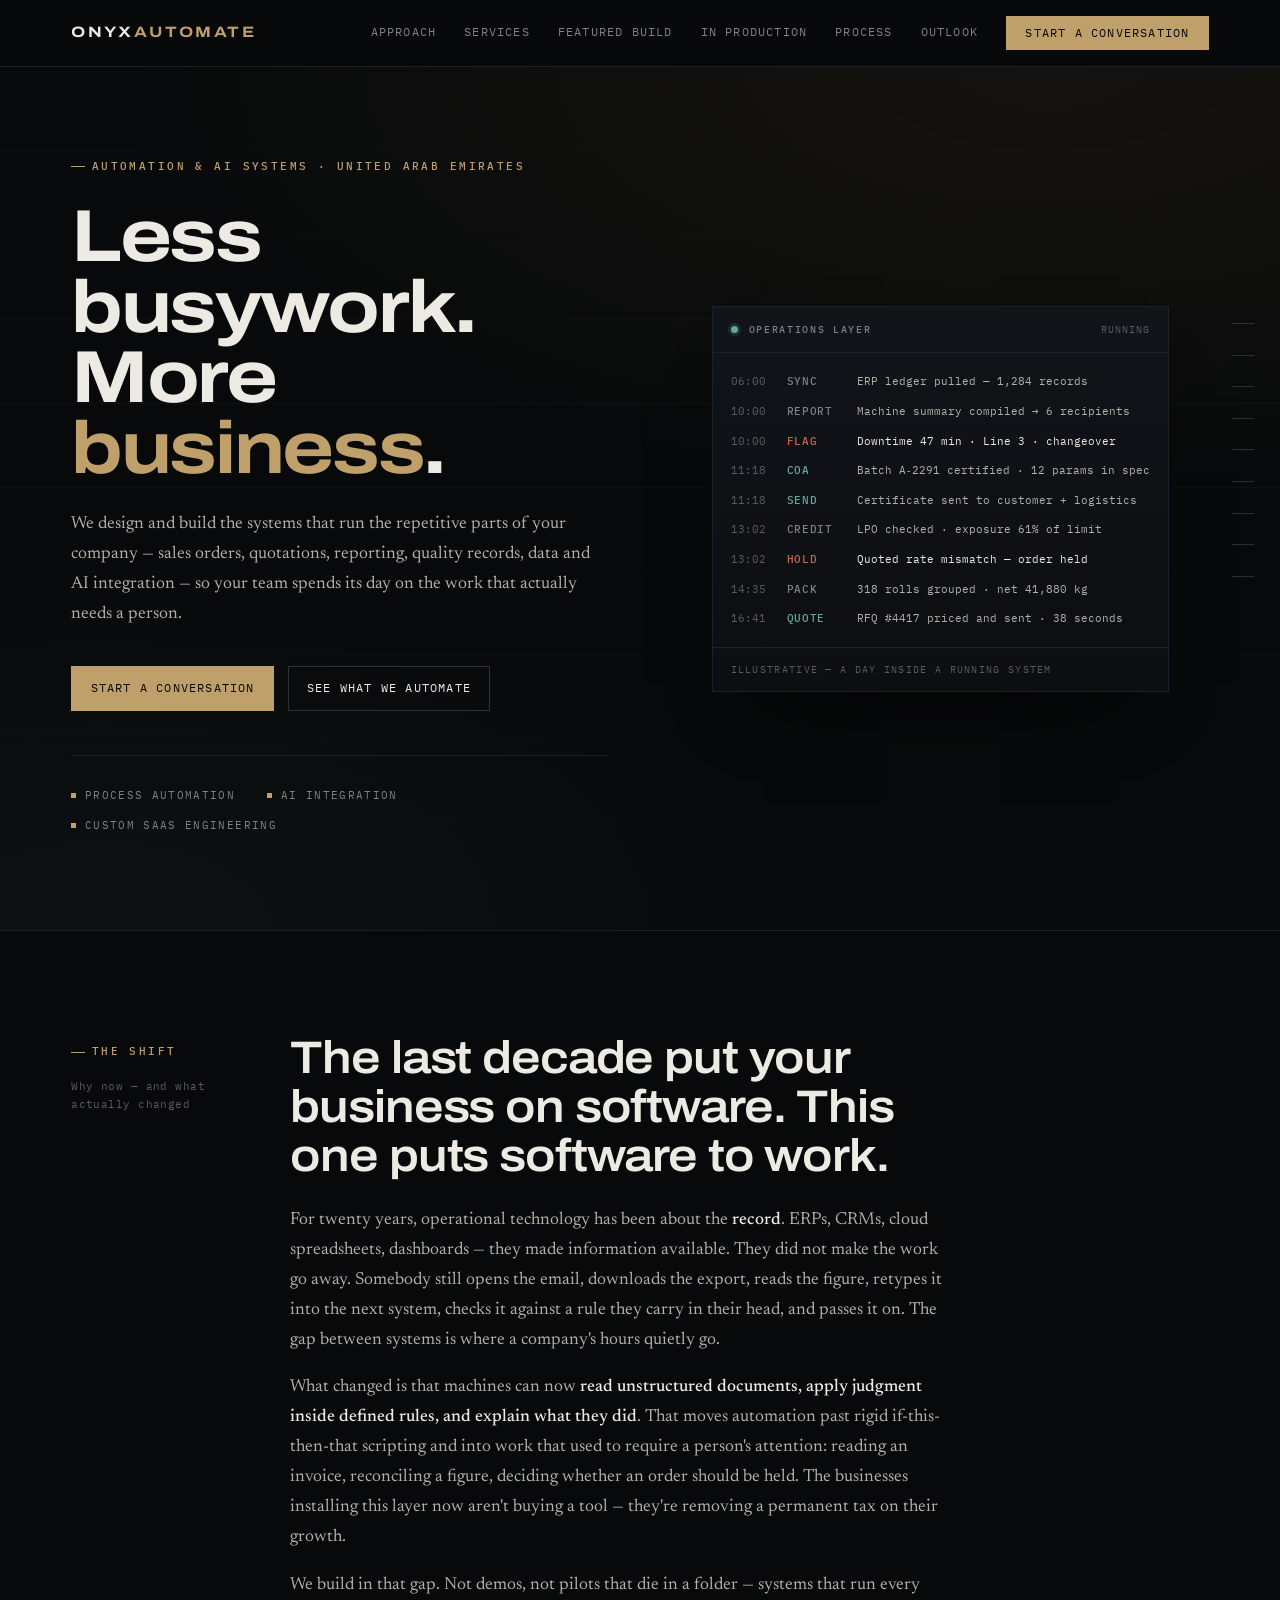
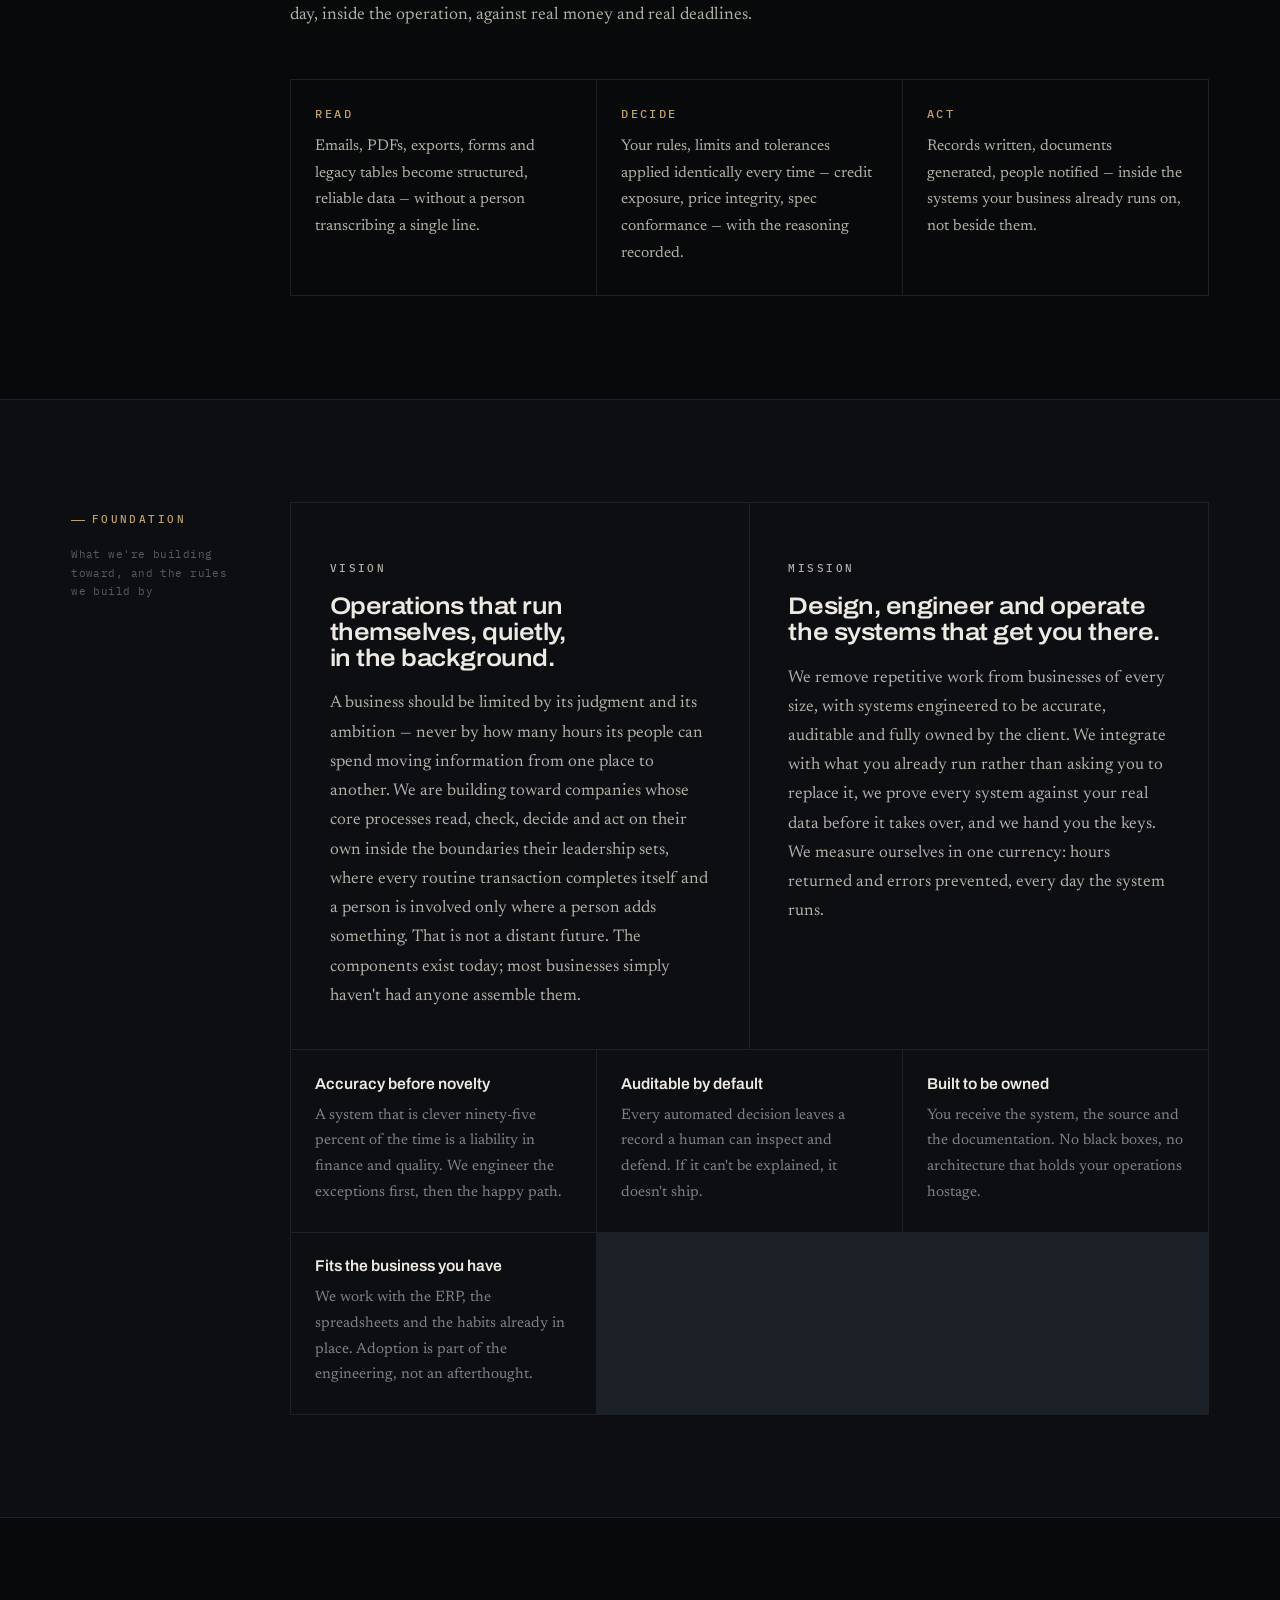
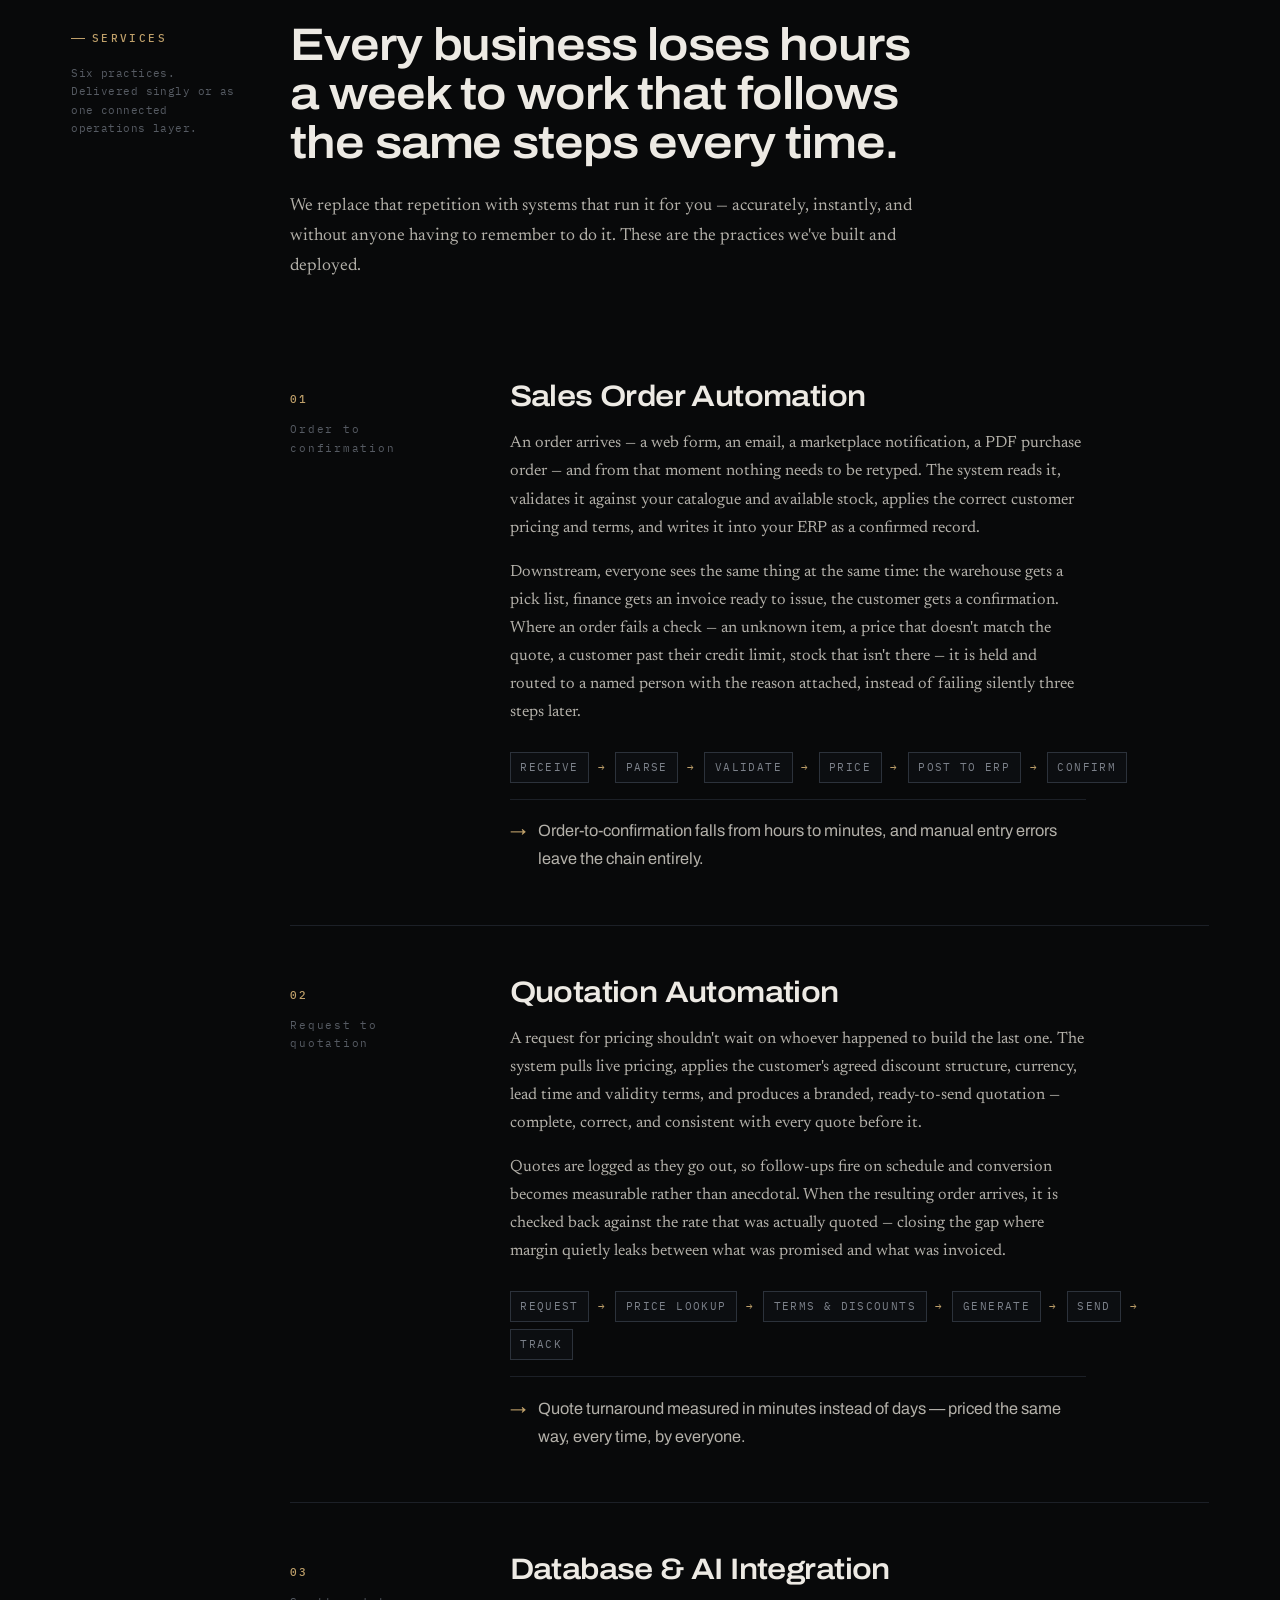
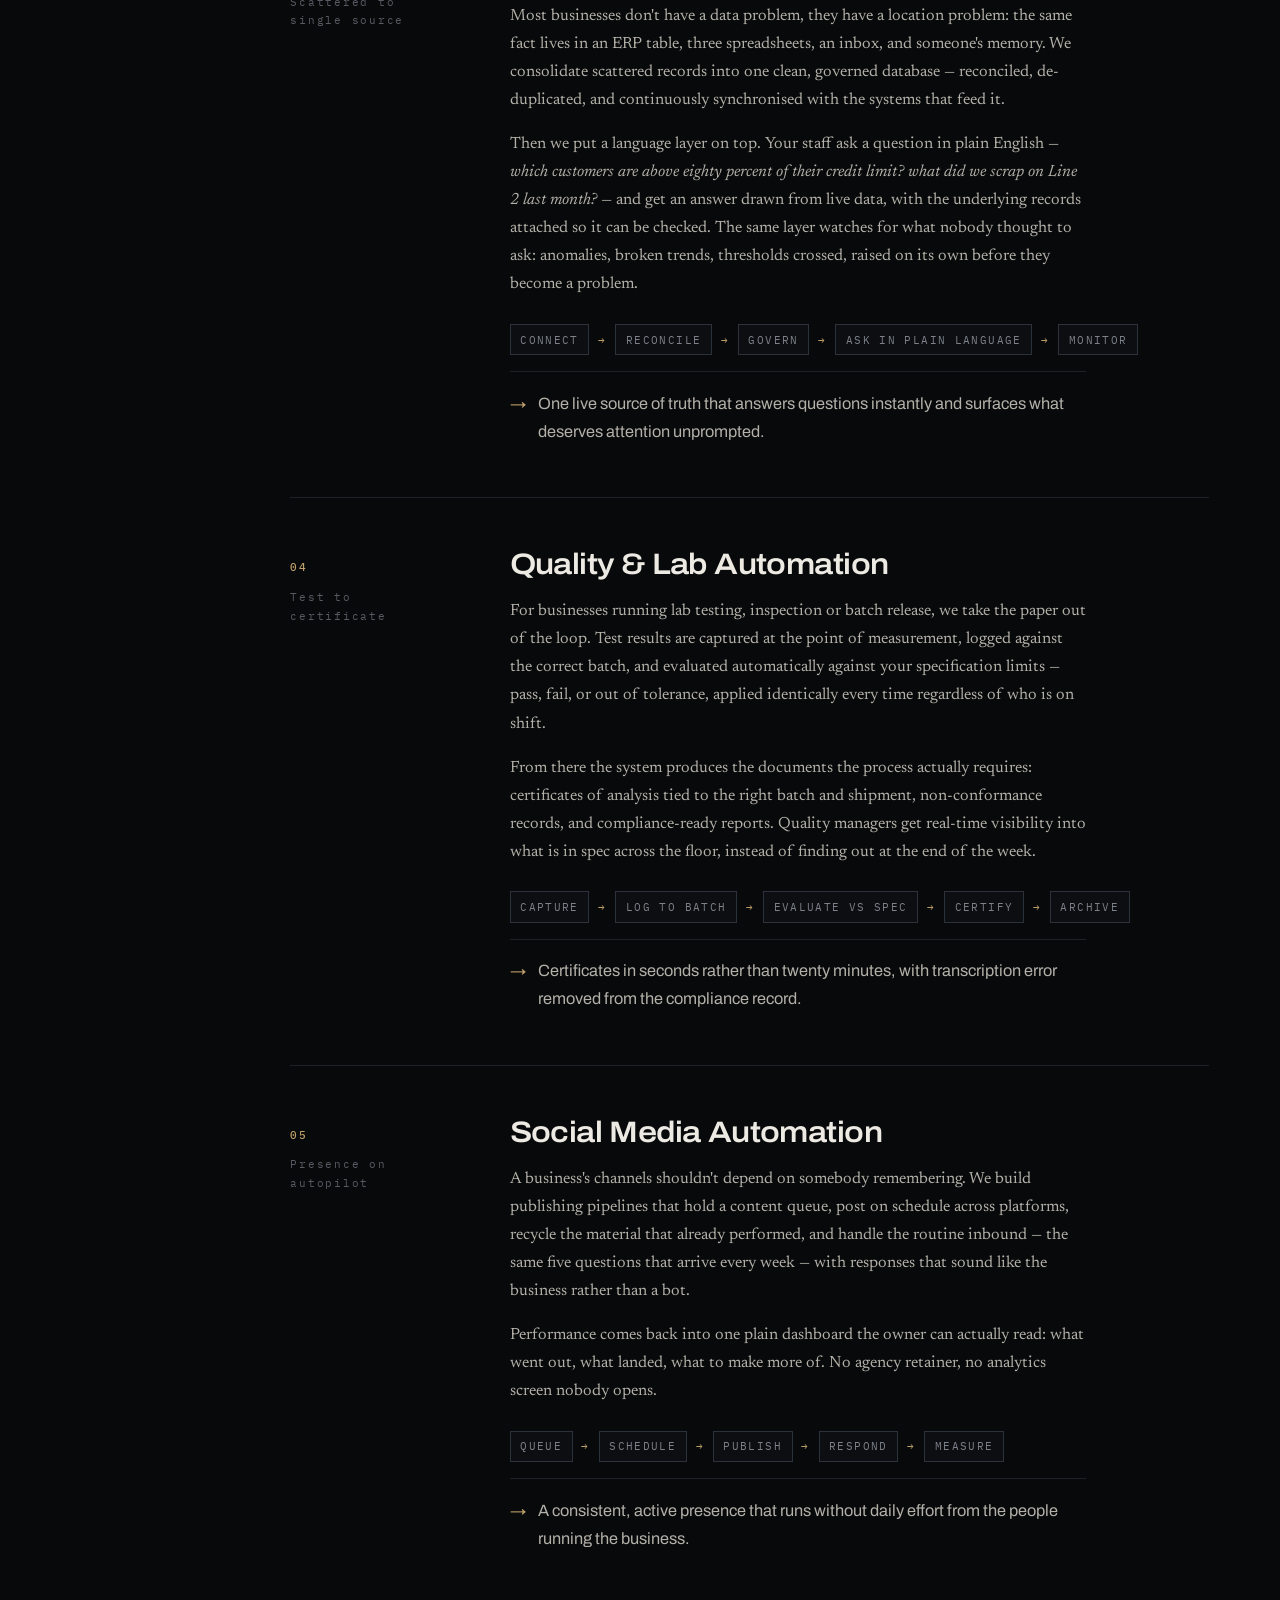
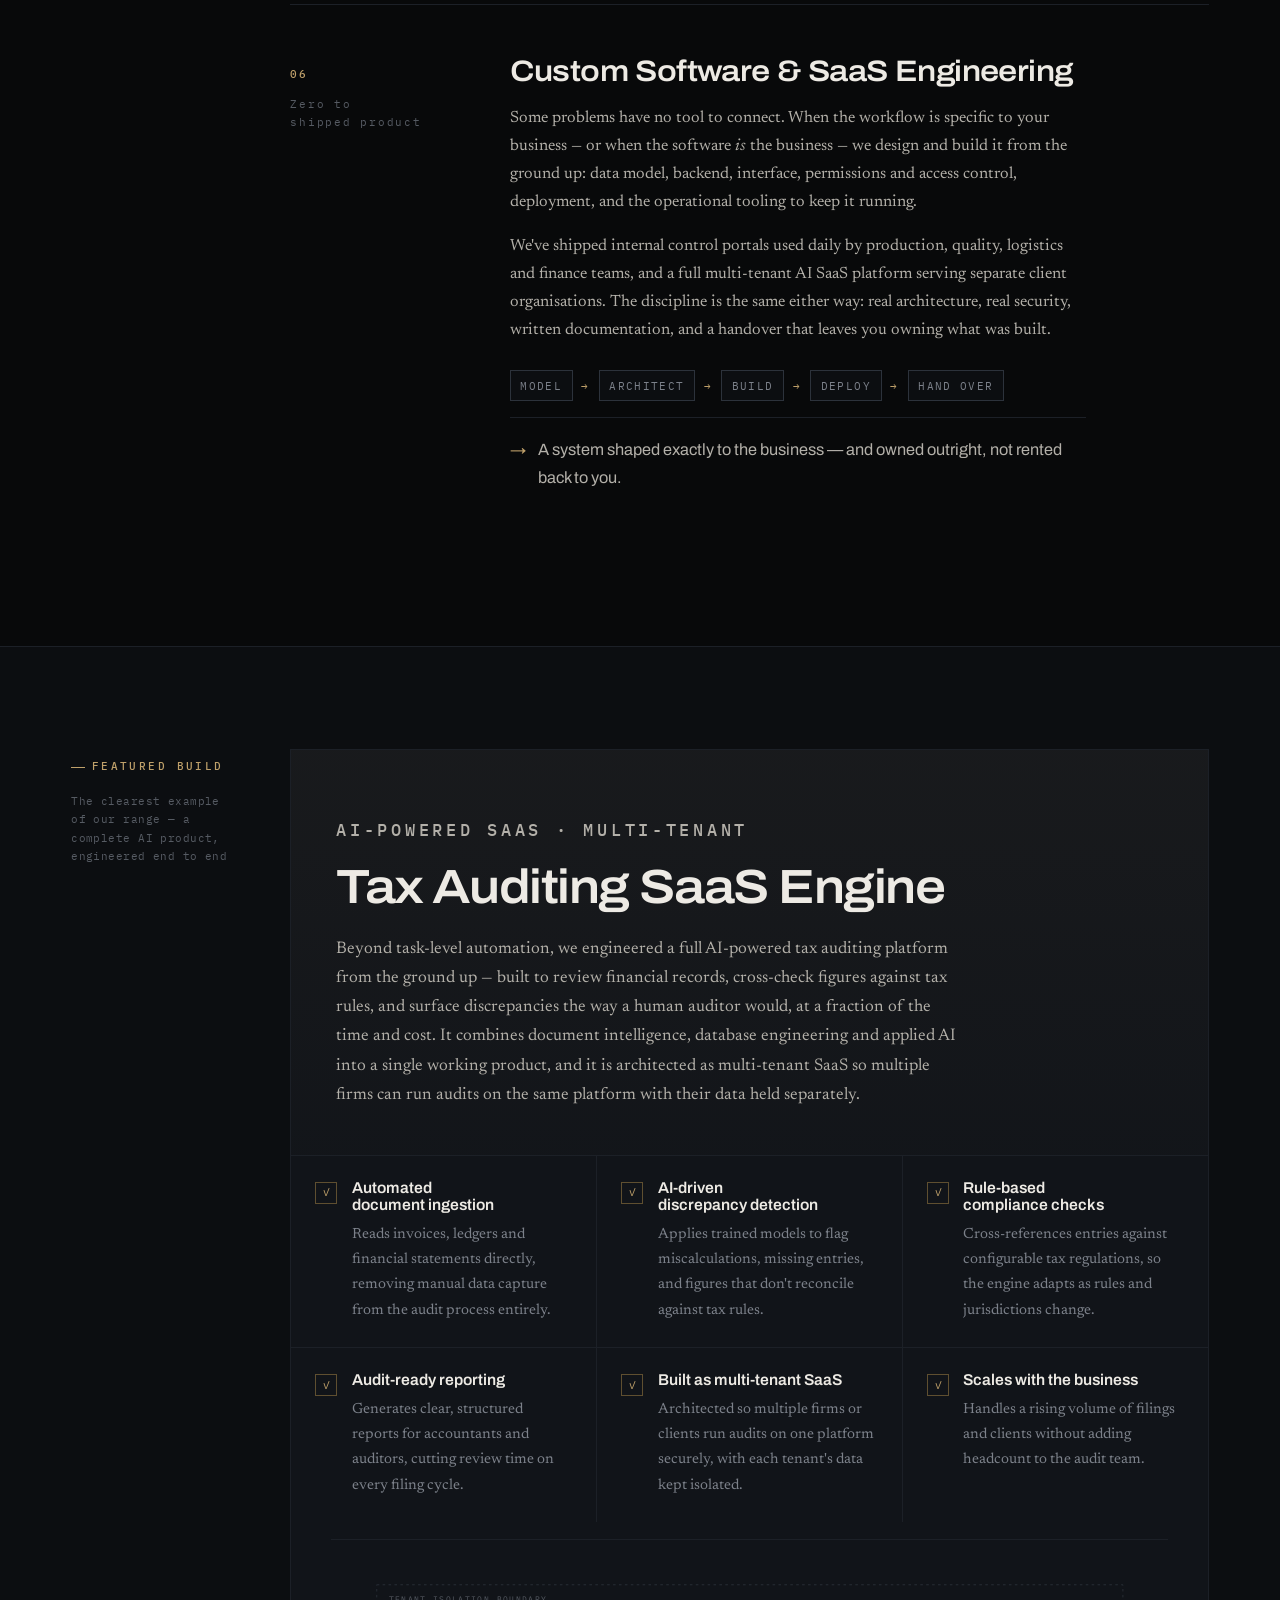
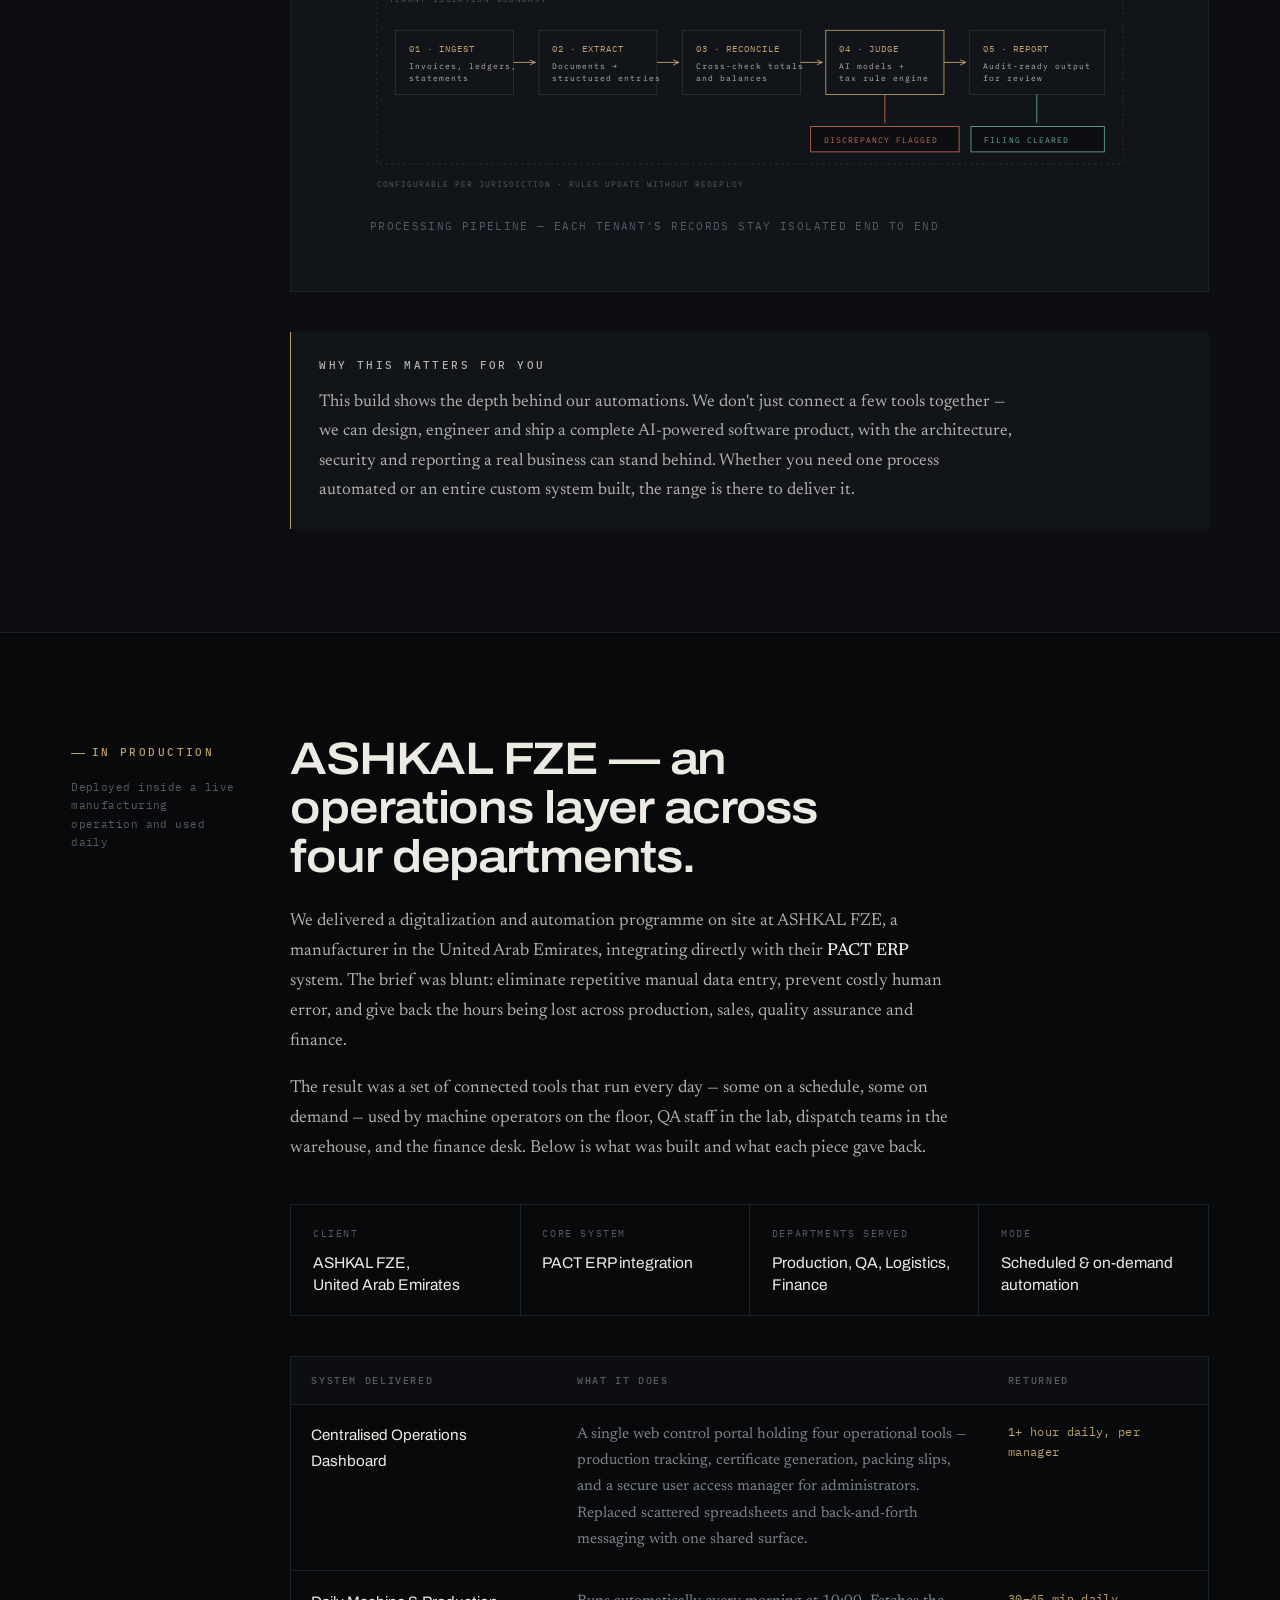
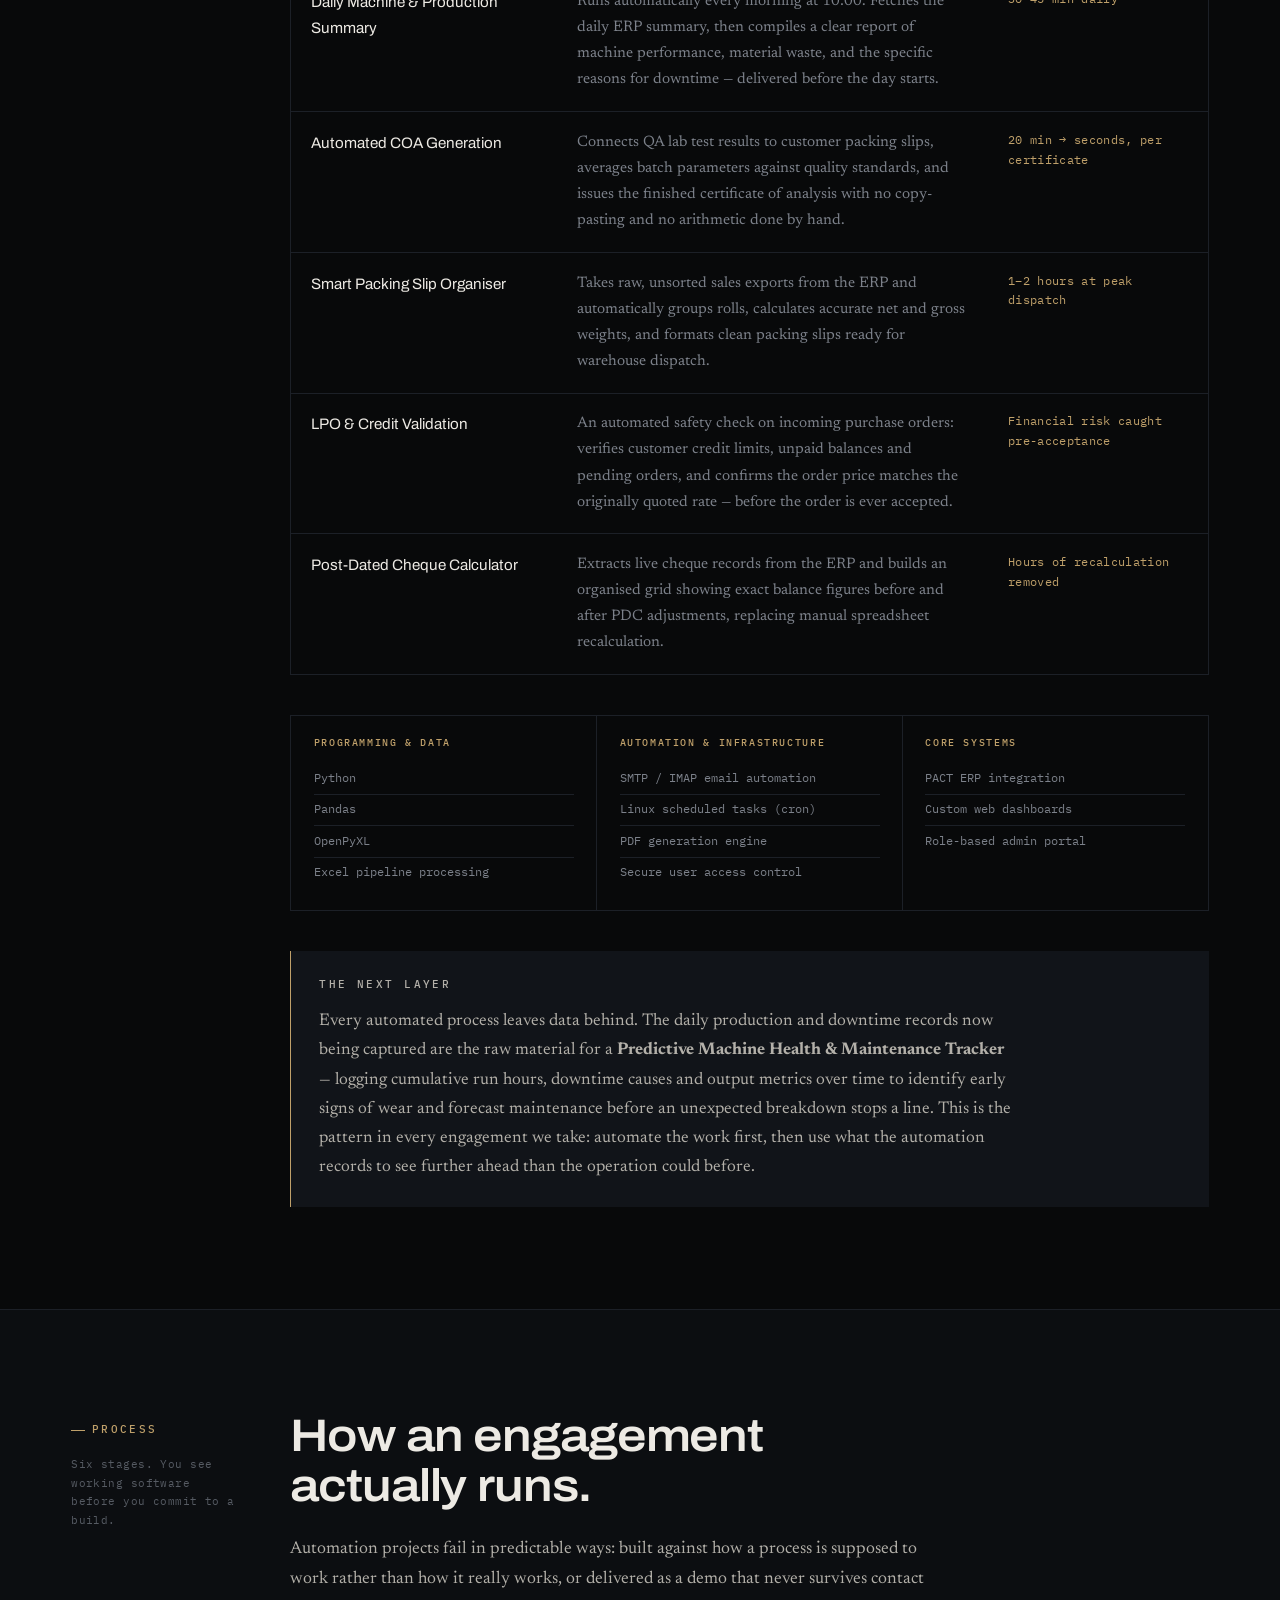
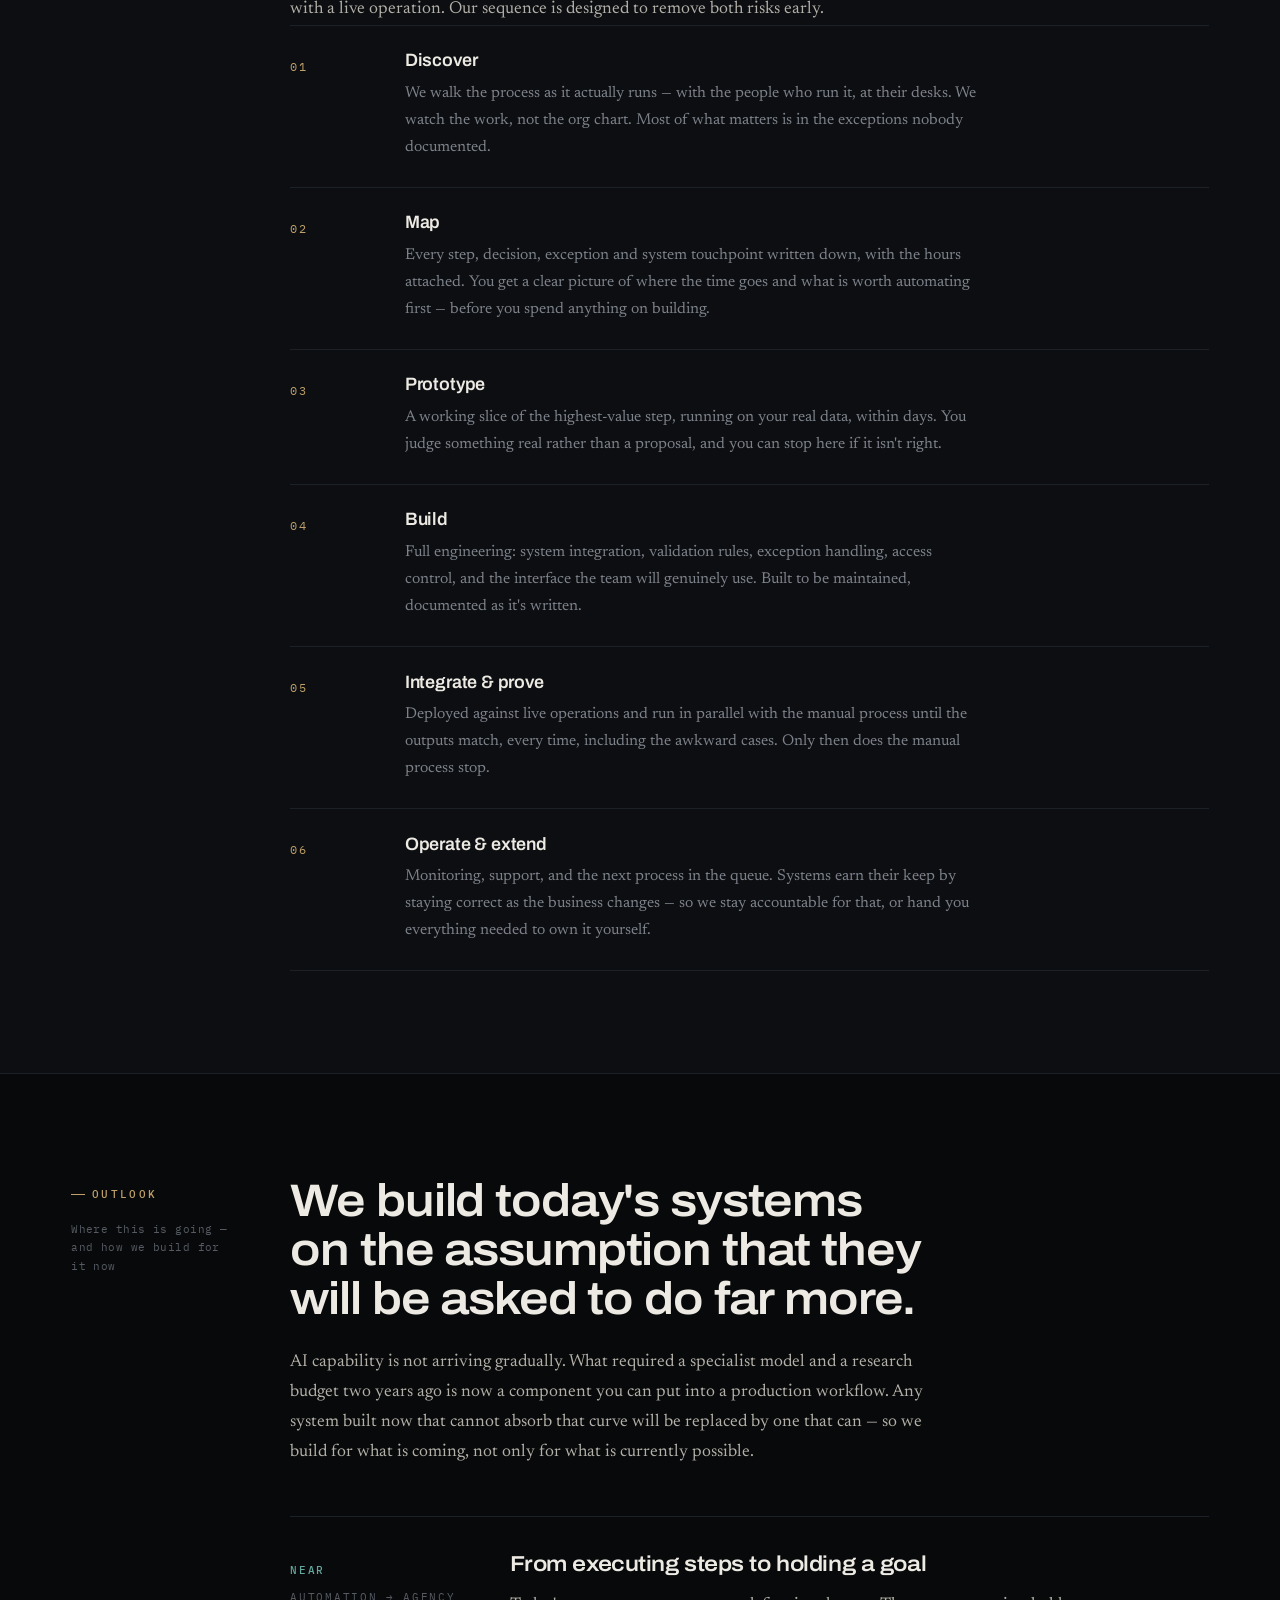
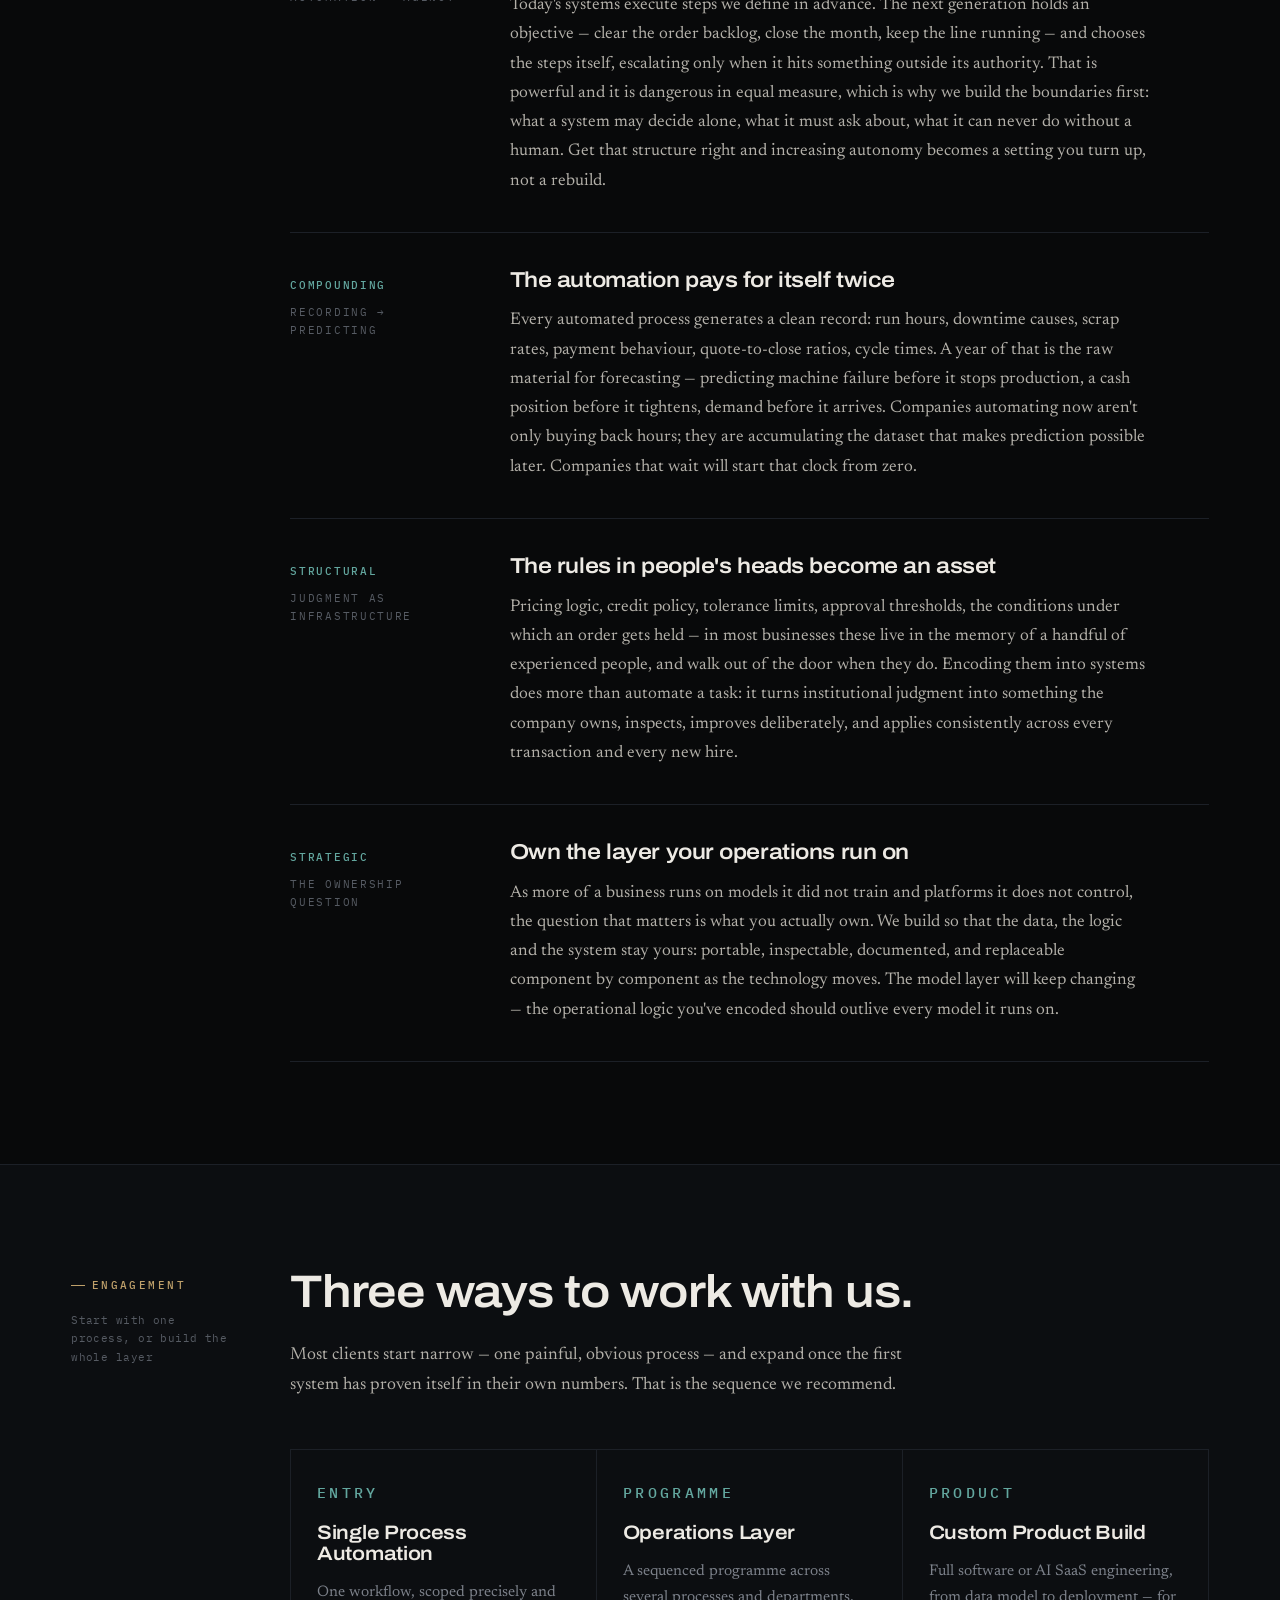
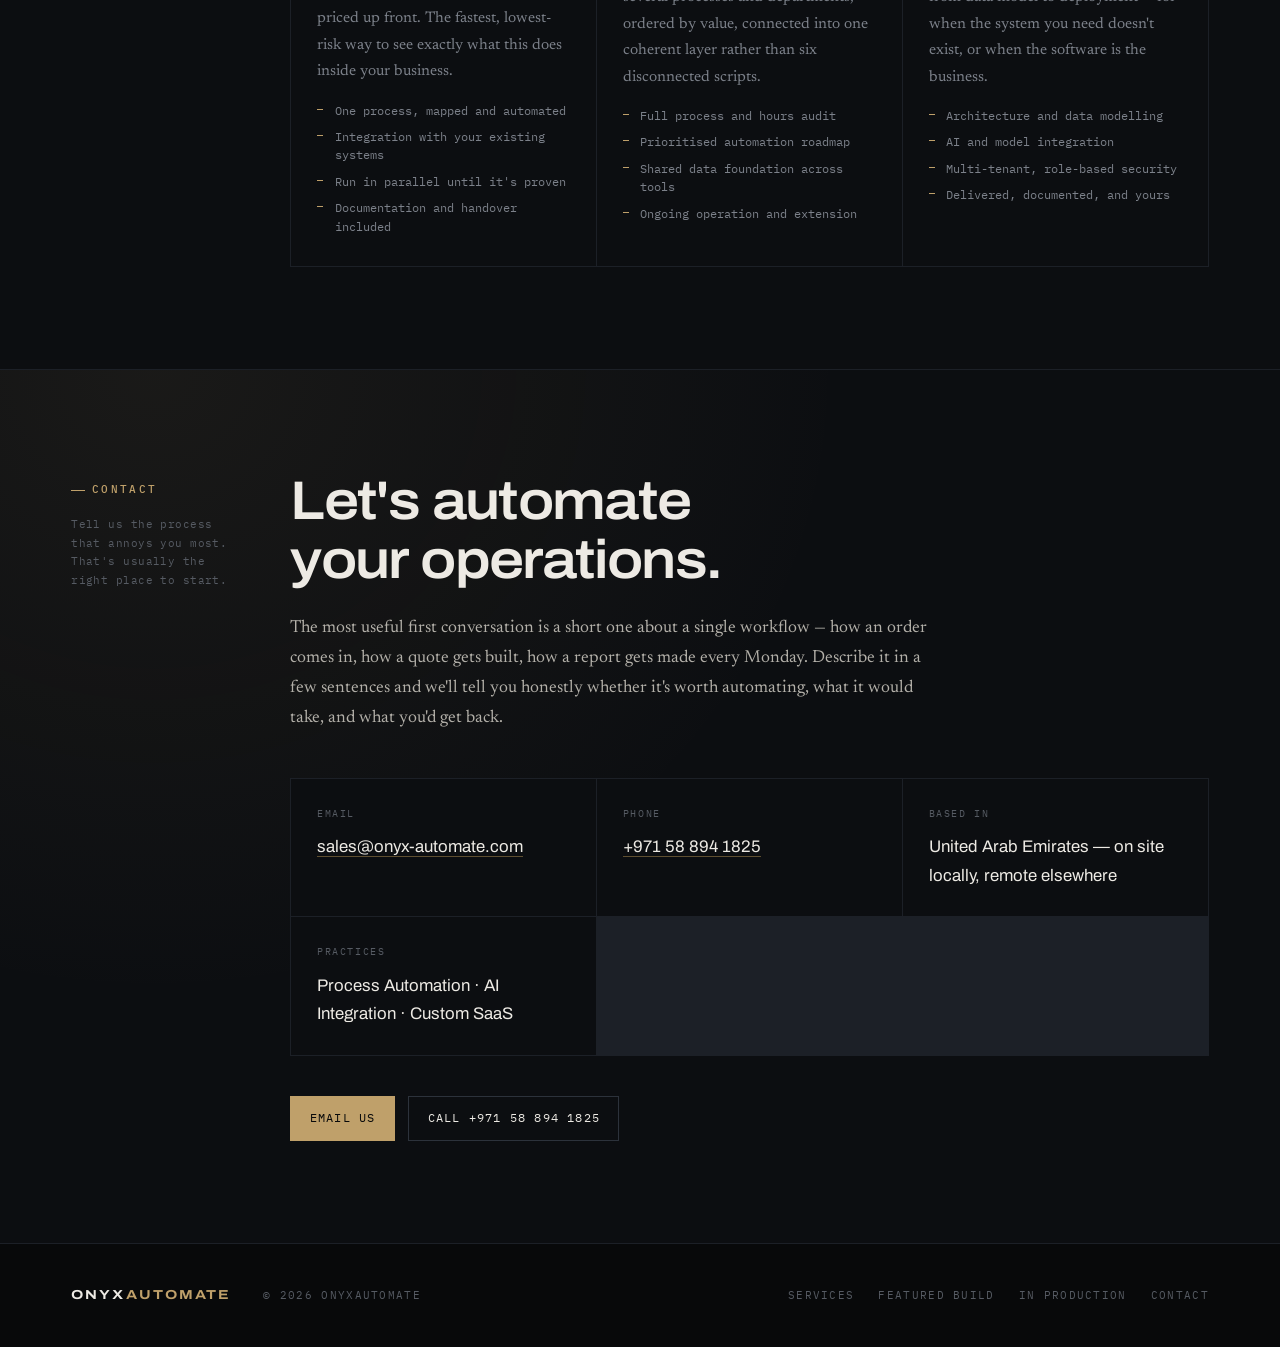
==== website/index.html @ 4fb80e24 "Add OnyxAutomate client website A static, dependency-free marketing site for potential clients, buil" ====
<!doctype html>
<html lang="en">
<head>
<meta charset="utf-8" />
<meta name="viewport" content="width=device-width, initial-scale=1" />
<title>OnyxAutomate</title>
<meta name="description" content="OnyxAutomate designs, engineers and operates automation and AI systems that take repetitive work off your team — sales orders, quotations, data and AI integration, quality labs, and full custom SaaS builds. Based in the UAE." />
<meta name="theme-color" content="#08090A" />
<meta property="og:title" content="OnyxAutomate — Automation & AI Systems" />
<meta property="og:description" content="Less busywork. More business. Automation and AI systems engineered to be accurate, auditable, and owned by you." />
<meta property="og:type" content="website" />
<link rel="preconnect" href="https://fonts.googleapis.com" />
<link rel="preconnect" href="https://fonts.gstatic.com" crossorigin />
<link rel="stylesheet" href="https://fonts.googleapis.com/css2?family=Archivo:wdth,wght@75..125,400..800&family=IBM+Plex+Mono:wght@400;500&family=Newsreader:opsz,wght@6..72,300..600&display=swap" />
<link rel="stylesheet" href="assets/site.css" />
</head>
<body>

<!-- ============================================================== nav === -->
<header class="nav">
  <div class="wrap nav__in">
    <a class="mark" href="#top">ONYX<span>AUTOMATE</span></a>
    <button class="nav__toggle" type="button" aria-expanded="false" aria-controls="navlinks">Menu</button>
    <nav class="nav__links" id="navlinks" aria-label="Primary">
      <a href="#approach">Approach</a>
      <a href="#services">Services</a>
      <a href="#build">Featured Build</a>
      <a href="#proof">In Production</a>
      <a href="#process">Process</a>
      <a href="#outlook">Outlook</a>
      <a class="btn" href="#contact">Start a conversation</a>
    </nav>
  </div>
</header>

<!-- ============================================================ gauge === -->
<nav class="gauge" aria-label="Section navigation">
  <a href="#approach" data-g="approach">Approach<i></i></a>
  <a href="#foundation" data-g="foundation">Foundation<i></i></a>
  <a href="#services" data-g="services">Services<i></i></a>
  <a href="#build" data-g="build">Build<i></i></a>
  <a href="#proof" data-g="proof">Production<i></i></a>
  <a href="#process" data-g="process">Process<i></i></a>
  <a href="#outlook" data-g="outlook">Outlook<i></i></a>
  <a href="#engage" data-g="engage">Engage<i></i></a>
  <a href="#contact" data-g="contact">Contact<i></i></a>
</nav>

<main id="top">

<!-- ============================================================= hero === -->
<section class="hero">
  <div class="wrap hero__in">
    <div>
      <p class="eyebrow"><span class="tick"></span>Automation &amp; AI Systems &middot; United Arab Emirates</p>
      <h1>Less busywork.<br />More <em>business</em>.</h1>
      <p class="hero__lede">
        We design and build the systems that run the repetitive parts of your
        company — sales orders, quotations, reporting, quality records, data
        and AI integration — so your team spends its day on the work that
        actually needs a person.
      </p>
      <div class="hero__cta">
        <a class="btn" href="#contact">Start a conversation</a>
        <a class="btn btn--ghost" href="#services">See what we automate</a>
      </div>
      <div class="hero__facts">
        <span>Process Automation</span>
        <span>AI Integration</span>
        <span>Custom SaaS Engineering</span>
      </div>
    </div>

    <figure class="log" aria-labelledby="logcap">
      <div class="log__bar">
        <span class="log__dot" aria-hidden="true"></span>
        <b>Operations&nbsp;Layer</b>
        <em>Running</em>
      </div>
      <div class="log__body" id="logbody">
        <div class="log__row"><time>06:00</time><b>SYNC</b><span>ERP ledger pulled &mdash; 1,284 records</span></div>
        <div class="log__row"><time>10:00</time><b>REPORT</b><span>Machine summary compiled &rarr; 6 recipients</span></div>
        <div class="log__row is-flag"><time>10:00</time><b>FLAG</b><span>Downtime 47 min &middot; Line 3 &middot; changeover</span></div>
        <div class="log__row is-ok"><time>11:18</time><b>COA</b><span>Batch A&#8209;2291 certified &middot; 12 params in spec</span></div>
        <div class="log__row is-ok"><time>11:18</time><b>SEND</b><span>Certificate sent to customer + logistics</span></div>
        <div class="log__row"><time>13:02</time><b>CREDIT</b><span>LPO checked &middot; exposure 61% of limit</span></div>
        <div class="log__row is-flag"><time>13:02</time><b>HOLD</b><span>Quoted rate mismatch &mdash; order held</span></div>
        <div class="log__row"><time>14:35</time><b>PACK</b><span>318 rolls grouped &middot; net 41,880 kg</span></div>
        <div class="log__row is-ok"><time>16:41</time><b>QUOTE</b><span>RFQ #4417 priced and sent &middot; 38 seconds</span></div>
      </div>
      <figcaption class="log__foot" id="logcap">Illustrative &mdash; a day inside a running system</figcaption>
    </figure>
  </div>
</section>

<!-- ========================================================= approach === -->
<section class="sec" id="approach">
  <div class="wrap spec">
    <div class="spec__label">
      <p class="eyebrow"><span class="tick"></span>The Shift</p>
      <p class="spec__note">Why now &mdash; and what actually changed</p>
    </div>
    <div>
      <h2 class="rv">The last decade put your business on software. This one puts software to work.</h2>
      <p class="lede rv">
        For twenty years, operational technology has been about the
        <strong>record</strong>. ERPs, CRMs, cloud spreadsheets, dashboards —
        they made information available. They did not make the work go away.
        Somebody still opens the email, downloads the export, reads the figure,
        retypes it into the next system, checks it against a rule they carry in
        their head, and passes it on. The gap between systems is where a
        company's hours quietly go.
      </p>
      <p class="lede rv">
        What changed is that machines can now <strong>read unstructured
        documents, apply judgment inside defined rules, and explain what they
        did</strong>. That moves automation past rigid if-this-then-that
        scripting and into work that used to require a person's attention:
        reading an invoice, reconciling a figure, deciding whether an order
        should be held. The businesses installing this layer now aren't buying
        a tool — they're removing a permanent tax on their growth.
      </p>
      <p class="lede rv">
        We build in that gap. Not demos, not pilots that die in a folder —
        systems that run every day, inside the operation, against real money
        and real deadlines.
      </p>

      <div class="pillars rv">
        <div class="pillar">
          <h3>Read</h3>
          <p>Emails, PDFs, exports, forms and legacy tables become structured, reliable data — without a person transcribing a single line.</p>
        </div>
        <div class="pillar">
          <h3>Decide</h3>
          <p>Your rules, limits and tolerances applied identically every time — credit exposure, price integrity, spec conformance — with the reasoning recorded.</p>
        </div>
        <div class="pillar">
          <h3>Act</h3>
          <p>Records written, documents generated, people notified — inside the systems your business already runs on, not beside them.</p>
        </div>
      </div>
    </div>
  </div>
</section>

<!-- ======================================================= foundation === -->
<section class="sec sec--stratum" id="foundation">
  <div class="wrap spec">
    <div class="spec__label">
      <p class="eyebrow"><span class="tick"></span>Foundation</p>
      <p class="spec__note">What we're building toward, and the rules we build by</p>
    </div>
    <div>
      <div class="duo rv">
        <div class="duo__cell">
          <p class="eyebrow eyebrow--ash">Vision</p>
          <h3>Operations that run themselves, quietly, in the background.</h3>
          <p>
            A business should be limited by its judgment and its ambition —
            never by how many hours its people can spend moving information
            from one place to another. We are building toward companies whose
            core processes read, check, decide and act on their own inside
            the boundaries their leadership sets, where every routine
            transaction completes itself and a person is involved only where
            a person adds something. That is not a distant future. The
            components exist today; most businesses simply haven't had anyone
            assemble them.
          </p>
        </div>
        <div class="duo__cell">
          <p class="eyebrow eyebrow--ash">Mission</p>
          <h3>Design, engineer and operate the systems that get you there.</h3>
          <p>
            We remove repetitive work from businesses of every size, with
            systems engineered to be accurate, auditable and fully owned by
            the client. We integrate with what you already run rather than
            asking you to replace it, we prove every system against your real
            data before it takes over, and we hand you the keys. We measure
            ourselves in one currency: hours returned and errors prevented,
            every day the system runs.
          </p>
        </div>
      </div>

      <div class="principles rv">
        <div class="principle">
          <h4>Accuracy before novelty</h4>
          <p>A system that is clever ninety-five percent of the time is a liability in finance and quality. We engineer the exceptions first, then the happy path.</p>
        </div>
        <div class="principle">
          <h4>Auditable by default</h4>
          <p>Every automated decision leaves a record a human can inspect and defend. If it can't be explained, it doesn't ship.</p>
        </div>
        <div class="principle">
          <h4>Built to be owned</h4>
          <p>You receive the system, the source and the documentation. No black boxes, no architecture that holds your operations hostage.</p>
        </div>
        <div class="principle">
          <h4>Fits the business you have</h4>
          <p>We work with the ERP, the spreadsheets and the habits already in place. Adoption is part of the engineering, not an afterthought.</p>
        </div>
      </div>
    </div>
  </div>
</section>

<!-- ========================================================= services === -->
<section class="sec" id="services">
  <div class="wrap spec">
    <div class="spec__label">
      <p class="eyebrow"><span class="tick"></span>Services</p>
      <p class="spec__note">Six practices. Delivered singly or as one connected operations layer.</p>
    </div>
    <div>
      <h2 class="rv">Every business loses hours a week to work that follows the same steps every time.</h2>
      <p class="lede rv">
        We replace that repetition with systems that run it for you —
        accurately, instantly, and without anyone having to remember to do it.
        These are the practices we've built and deployed.
      </p>

      <div style="margin-top:3rem;">

        <article class="svc rv">
          <div class="svc__idx"><b>01</b>Order&nbsp;to<br />confirmation</div>
          <div>
            <h3>Sales Order Automation</h3>
            <p>
              An order arrives — a web form, an email, a marketplace
              notification, a PDF purchase order — and from that moment
              nothing needs to be retyped. The system reads it, validates it
              against your catalogue and available stock, applies the correct
              customer pricing and terms, and writes it into your ERP as a
              confirmed record.
            </p>
            <p>
              Downstream, everyone sees the same thing at the same time: the
              warehouse gets a pick list, finance gets an invoice ready to
              issue, the customer gets a confirmation. Where an order fails a
              check — an unknown item, a price that doesn't match the quote, a
              customer past their credit limit, stock that isn't there — it is
              held and routed to a named person with the reason attached,
              instead of failing silently three steps later.
            </p>
            <div class="flow">
              <span>Receive</span><i>&rarr;</i>
              <span>Parse</span><i>&rarr;</i>
              <span>Validate</span><i>&rarr;</i>
              <span>Price</span><i>&rarr;</i>
              <span>Post to ERP</span><i>&rarr;</i>
              <span>Confirm</span>
            </div>
            <p class="outcome">Order-to-confirmation falls from hours to minutes, and manual entry errors leave the chain entirely.</p>
          </div>
        </article>

        <article class="svc rv">
          <div class="svc__idx"><b>02</b>Request&nbsp;to<br />quotation</div>
          <div>
            <h3>Quotation Automation</h3>
            <p>
              A request for pricing shouldn't wait on whoever happened to build
              the last one. The system pulls live pricing, applies the
              customer's agreed discount structure, currency, lead time and
              validity terms, and produces a branded, ready-to-send quotation —
              complete, correct, and consistent with every quote before it.
            </p>
            <p>
              Quotes are logged as they go out, so follow-ups fire on schedule
              and conversion becomes measurable rather than anecdotal. When the
              resulting order arrives, it is checked back against the rate that
              was actually quoted — closing the gap where margin quietly leaks
              between what was promised and what was invoiced.
            </p>
            <div class="flow">
              <span>Request</span><i>&rarr;</i>
              <span>Price lookup</span><i>&rarr;</i>
              <span>Terms &amp; discounts</span><i>&rarr;</i>
              <span>Generate</span><i>&rarr;</i>
              <span>Send</span><i>&rarr;</i>
              <span>Track</span>
            </div>
            <p class="outcome">Quote turnaround measured in minutes instead of days — priced the same way, every time, by everyone.</p>
          </div>
        </article>

        <article class="svc rv">
          <div class="svc__idx"><b>03</b>Scattered&nbsp;to<br />single&nbsp;source</div>
          <div>
            <h3>Database &amp; AI Integration</h3>
            <p>
              Most businesses don't have a data problem, they have a location
              problem: the same fact lives in an ERP table, three spreadsheets,
              an inbox, and someone's memory. We consolidate scattered records
              into one clean, governed database — reconciled, de-duplicated,
              and continuously synchronised with the systems that feed it.
            </p>
            <p>
              Then we put a language layer on top. Your staff ask a question in
              plain English — <em>which customers are above eighty percent of
              their credit limit? what did we scrap on Line 2 last month?</em> —
              and get an answer drawn from live data, with the underlying
              records attached so it can be checked. The same layer watches for
              what nobody thought to ask: anomalies, broken trends, thresholds
              crossed, raised on its own before they become a problem.
            </p>
            <div class="flow">
              <span>Connect</span><i>&rarr;</i>
              <span>Reconcile</span><i>&rarr;</i>
              <span>Govern</span><i>&rarr;</i>
              <span>Ask in plain language</span><i>&rarr;</i>
              <span>Monitor</span>
            </div>
            <p class="outcome">One live source of truth that answers questions instantly and surfaces what deserves attention unprompted.</p>
          </div>
        </article>

        <article class="svc rv">
          <div class="svc__idx"><b>04</b>Test&nbsp;to<br />certificate</div>
          <div>
            <h3>Quality &amp; Lab Automation</h3>
            <p>
              For businesses running lab testing, inspection or batch release,
              we take the paper out of the loop. Test results are captured at
              the point of measurement, logged against the correct batch, and
              evaluated automatically against your specification limits —
              pass, fail, or out of tolerance, applied identically every time
              regardless of who is on shift.
            </p>
            <p>
              From there the system produces the documents the process actually
              requires: certificates of analysis tied to the right batch and
              shipment, non-conformance records, and compliance-ready reports.
              Quality managers get real-time visibility into what is in spec
              across the floor, instead of finding out at the end of the week.
            </p>
            <div class="flow">
              <span>Capture</span><i>&rarr;</i>
              <span>Log to batch</span><i>&rarr;</i>
              <span>Evaluate vs spec</span><i>&rarr;</i>
              <span>Certify</span><i>&rarr;</i>
              <span>Archive</span>
            </div>
            <p class="outcome">Certificates in seconds rather than twenty minutes, with transcription error removed from the compliance record.</p>
          </div>
        </article>

        <article class="svc rv">
          <div class="svc__idx"><b>05</b>Presence&nbsp;on<br />autopilot</div>
          <div>
            <h3>Social Media Automation</h3>
            <p>
              A business's channels shouldn't depend on somebody remembering.
              We build publishing pipelines that hold a content queue, post on
              schedule across platforms, recycle the material that already
              performed, and handle the routine inbound — the same five
              questions that arrive every week — with responses that sound like
              the business rather than a bot.
            </p>
            <p>
              Performance comes back into one plain dashboard the owner can
              actually read: what went out, what landed, what to make more of.
              No agency retainer, no analytics screen nobody opens.
            </p>
            <div class="flow">
              <span>Queue</span><i>&rarr;</i>
              <span>Schedule</span><i>&rarr;</i>
              <span>Publish</span><i>&rarr;</i>
              <span>Respond</span><i>&rarr;</i>
              <span>Measure</span>
            </div>
            <p class="outcome">A consistent, active presence that runs without daily effort from the people running the business.</p>
          </div>
        </article>

        <article class="svc rv">
          <div class="svc__idx"><b>06</b>Zero&nbsp;to<br />shipped&nbsp;product</div>
          <div>
            <h3>Custom Software &amp; SaaS Engineering</h3>
            <p>
              Some problems have no tool to connect. When the workflow is
              specific to your business — or when the software <em>is</em> the
              business — we design and build it from the ground up: data model,
              backend, interface, permissions and access control, deployment,
              and the operational tooling to keep it running.
            </p>
            <p>
              We've shipped internal control portals used daily by production,
              quality, logistics and finance teams, and a full multi-tenant
              AI SaaS platform serving separate client organisations. The
              discipline is the same either way: real architecture, real
              security, written documentation, and a handover that leaves you
              owning what was built.
            </p>
            <div class="flow">
              <span>Model</span><i>&rarr;</i>
              <span>Architect</span><i>&rarr;</i>
              <span>Build</span><i>&rarr;</i>
              <span>Deploy</span><i>&rarr;</i>
              <span>Hand over</span>
            </div>
            <p class="outcome">A system shaped exactly to the business — and owned outright, not rented back to you.</p>
          </div>
        </article>

      </div>
    </div>
  </div>
</section>

<!-- ============================================================ build === -->
<section class="sec sec--stratum" id="build">
  <div class="wrap spec">
    <div class="spec__label">
      <p class="eyebrow"><span class="tick"></span>Featured Build</p>
      <p class="spec__note">The clearest example of our range — a complete AI product, engineered end to end</p>
    </div>
    <div>
      <div class="build rv">
        <div class="build__head">
          <p class="eyebrow">AI-Powered SaaS &middot; Multi-Tenant</p>
          <h3>Tax Auditing SaaS Engine</h3>
          <p>
            Beyond task-level automation, we engineered a full AI-powered tax
            auditing platform from the ground up — built to review financial
            records, cross-check figures against tax rules, and surface
            discrepancies the way a human auditor would, at a fraction of the
            time and cost. It combines document intelligence, database
            engineering and applied AI into a single working product, and it is
            architected as multi-tenant SaaS so multiple firms can run audits on
            the same platform with their data held separately.
          </p>
        </div>

        <div class="caps">
          <div class="cap"><span class="cap__k" aria-hidden="true">&#10003;</span><div>
            <h4>Automated document ingestion</h4>
            <p>Reads invoices, ledgers and financial statements directly, removing manual data capture from the audit process entirely.</p>
          </div></div>
          <div class="cap"><span class="cap__k" aria-hidden="true">&#10003;</span><div>
            <h4>AI-driven discrepancy detection</h4>
            <p>Applies trained models to flag miscalculations, missing entries, and figures that don't reconcile against tax rules.</p>
          </div></div>
          <div class="cap"><span class="cap__k" aria-hidden="true">&#10003;</span><div>
            <h4>Rule-based compliance checks</h4>
            <p>Cross-references entries against configurable tax regulations, so the engine adapts as rules and jurisdictions change.</p>
          </div></div>
          <div class="cap"><span class="cap__k" aria-hidden="true">&#10003;</span><div>
            <h4>Audit-ready reporting</h4>
            <p>Generates clear, structured reports for accountants and auditors, cutting review time on every filing cycle.</p>
          </div></div>
          <div class="cap"><span class="cap__k" aria-hidden="true">&#10003;</span><div>
            <h4>Built as multi-tenant SaaS</h4>
            <p>Architected so multiple firms or clients run audits on one platform securely, with each tenant's data kept isolated.</p>
          </div></div>
          <div class="cap"><span class="cap__k" aria-hidden="true">&#10003;</span><div>
            <h4>Scales with the business</h4>
            <p>Handles a rising volume of filings and clients without adding headcount to the audit team.</p>
          </div></div>
        </div>

        <figure class="diagram">
          <svg viewBox="0 0 900 262" role="img" aria-labelledby="archtitle archdesc">
            <title id="archtitle">Tax Auditing SaaS Engine — processing architecture</title>
            <desc id="archdesc">Documents are ingested, extracted into structured entries, reconciled, checked against a configurable rules engine, and rendered as an audit report. A tenant isolation boundary spans the whole pipeline.</desc>
            <defs>
              <marker id="arw" viewBox="0 0 10 10" refX="9" refY="5" markerWidth="7" markerHeight="7" orient="auto">
                <path d="M0,1 L9,5 L0,9" fill="none" stroke="#BFA06A" stroke-width="1.4" />
              </marker>
            </defs>

            <!-- tenant boundary -->
            <rect x="8" y="8" width="884" height="212" fill="none" stroke="#2C323B" stroke-width="1" stroke-dasharray="3 4" />
            <text x="22" y="28" fill="#565B63" font-family="IBM Plex Mono, monospace" font-size="10" letter-spacing="1.6">TENANT ISOLATION BOUNDARY</text>

            <!-- stages -->
            <g font-family="IBM Plex Mono, monospace" font-size="10.5" letter-spacing="1.2">
              <g>
                <rect x="30" y="62" width="140" height="76" fill="#111419" stroke="#2C323B" />
                <text x="46" y="88" fill="#BFA06A">01 &#183; INGEST</text>
                <text x="46" y="108" fill="#B3B0A9" font-size="9.5">Invoices, ledgers,</text>
                <text x="46" y="122" fill="#B3B0A9" font-size="9.5">statements</text>
              </g>
              <g>
                <rect x="200" y="62" width="140" height="76" fill="#111419" stroke="#2C323B" />
                <text x="216" y="88" fill="#BFA06A">02 &#183; EXTRACT</text>
                <text x="216" y="108" fill="#B3B0A9" font-size="9.5">Documents &#8594;</text>
                <text x="216" y="122" fill="#B3B0A9" font-size="9.5">structured entries</text>
              </g>
              <g>
                <rect x="370" y="62" width="140" height="76" fill="#111419" stroke="#2C323B" />
                <text x="386" y="88" fill="#BFA06A">03 &#183; RECONCILE</text>
                <text x="386" y="108" fill="#B3B0A9" font-size="9.5">Cross-check totals</text>
                <text x="386" y="122" fill="#B3B0A9" font-size="9.5">and balances</text>
              </g>
              <g>
                <rect x="540" y="62" width="140" height="76" fill="#111419" stroke="#BFA06A" />
                <text x="556" y="88" fill="#BFA06A">04 &#183; JUDGE</text>
                <text x="556" y="108" fill="#B3B0A9" font-size="9.5">AI models +</text>
                <text x="556" y="122" fill="#B3B0A9" font-size="9.5">tax rule engine</text>
              </g>
              <g>
                <rect x="710" y="62" width="160" height="76" fill="#111419" stroke="#2C323B" />
                <text x="726" y="88" fill="#BFA06A">05 &#183; REPORT</text>
                <text x="726" y="108" fill="#B3B0A9" font-size="9.5">Audit-ready output</text>
                <text x="726" y="122" fill="#B3B0A9" font-size="9.5">for review</text>
              </g>
            </g>

            <!-- connectors -->
            <g stroke="#BFA06A" stroke-width="1.1" marker-end="url(#arw)" fill="none">
              <path d="M170,100 L196,100" />
              <path d="M340,100 L366,100" />
              <path d="M510,100 L536,100" />
              <path d="M680,100 L706,100" />
            </g>

            <!-- outputs -->
            <g font-family="IBM Plex Mono, monospace" font-size="9.5" letter-spacing="1.2">
              <path d="M610,138 L610,168 L610,172" stroke="#C4694C" stroke-width="1.1" fill="none" />
              <rect x="522" y="176" width="176" height="30" fill="#0C0E11" stroke="#C4694C" />
              <text x="538" y="195" fill="#C4694C">DISCREPANCY FLAGGED</text>

              <path d="M790,138 L790,168 L790,172" stroke="#63A79F" stroke-width="1.1" fill="none" />
              <rect x="712" y="176" width="158" height="30" fill="#0C0E11" stroke="#63A79F" />
              <text x="728" y="195" fill="#63A79F">FILING CLEARED</text>

              <text x="8" y="248" fill="#565B63">CONFIGURABLE PER JURISDICTION &#183; RULES UPDATE WITHOUT REDEPLOY</text>
            </g>
          </svg>
          <figcaption>Processing pipeline — each tenant's records stay isolated end to end</figcaption>
        </figure>
      </div>

      <div class="aside rv">
        <p class="eyebrow">Why this matters for you</p>
        <p>
          This build shows the depth behind our automations. We don't just
          connect a few tools together — we can design, engineer and ship a
          complete AI-powered software product, with the architecture, security
          and reporting a real business can stand behind. Whether you need one
          process automated or an entire custom system built, the range is
          there to deliver it.
        </p>
      </div>
    </div>
  </div>
</section>

<!-- ============================================================ proof === -->
<section class="sec" id="proof">
  <div class="wrap spec">
    <div class="spec__label">
      <p class="eyebrow"><span class="tick"></span>In Production</p>
      <p class="spec__note">Deployed inside a live manufacturing operation and used daily</p>
    </div>
    <div>
      <h2 class="rv">ASHKAL FZE — an operations layer across four departments.</h2>
      <p class="lede rv">
        We delivered a digitalization and automation programme on site at
        ASHKAL FZE, a manufacturer in the United Arab Emirates, integrating
        directly with their <strong>PACT ERP</strong> system. The brief was
        blunt: eliminate repetitive manual data entry, prevent costly human
        error, and give back the hours being lost across production, sales,
        quality assurance and finance.
      </p>
      <p class="lede rv">
        The result was a set of connected tools that run every day — some on a
        schedule, some on demand — used by machine operators on the floor,
        QA staff in the lab, dispatch teams in the warehouse, and the finance
        desk. Below is what was built and what each piece gave back.
      </p>

      <dl class="case__meta rv">
        <div><dt>Client</dt><dd>ASHKAL FZE, United&nbsp;Arab&nbsp;Emirates</dd></div>
        <div><dt>Core system</dt><dd>PACT ERP integration</dd></div>
        <div><dt>Departments served</dt><dd>Production, QA, Logistics, Finance</dd></div>
        <div><dt>Mode</dt><dd>Scheduled &amp; on-demand automation</dd></div>
      </dl>

      <div class="tbl rv">
        <table>
          <caption class="sr-only">Systems delivered at ASHKAL FZE and the operational benefit of each</caption>
          <thead>
            <tr><th scope="col">System delivered</th><th scope="col">What it does</th><th scope="col">Returned</th></tr>
          </thead>
          <tbody>
            <tr>
              <td>Centralised Operations Dashboard</td>
              <td>A single web control portal holding four operational tools — production tracking, certificate generation, packing slips, and a secure user access manager for administrators. Replaced scattered spreadsheets and back-and-forth messaging with one shared surface.</td>
              <td>1+ hour daily, per manager</td>
            </tr>
            <tr>
              <td>Daily Machine &amp; Production Summary</td>
              <td>Runs automatically every morning at 10:00. Fetches the daily ERP summary, then compiles a clear report of machine performance, material waste, and the specific reasons for downtime — delivered before the day starts.</td>
              <td>30&ndash;45 min daily</td>
            </tr>
            <tr>
              <td>Automated COA Generation</td>
              <td>Connects QA lab test results to customer packing slips, averages batch parameters against quality standards, and issues the finished certificate of analysis with no copy-pasting and no arithmetic done by hand.</td>
              <td>20 min &rarr; seconds, per certificate</td>
            </tr>
            <tr>
              <td>Smart Packing Slip Organiser</td>
              <td>Takes raw, unsorted sales exports from the ERP and automatically groups rolls, calculates accurate net and gross weights, and formats clean packing slips ready for warehouse dispatch.</td>
              <td>1&ndash;2 hours at peak dispatch</td>
            </tr>
            <tr>
              <td>LPO &amp; Credit Validation</td>
              <td>An automated safety check on incoming purchase orders: verifies customer credit limits, unpaid balances and pending orders, and confirms the order price matches the originally quoted rate — before the order is ever accepted.</td>
              <td>Financial risk caught pre-acceptance</td>
            </tr>
            <tr>
              <td>Post-Dated Cheque Calculator</td>
              <td>Extracts live cheque records from the ERP and builds an organised grid showing exact balance figures before and after PDC adjustments, replacing manual spreadsheet recalculation.</td>
              <td>Hours of recalculation removed</td>
            </tr>
          </tbody>
        </table>
      </div>

      <div class="stack rv">
        <div>
          <h4>Programming &amp; data</h4>
          <ul><li>Python</li><li>Pandas</li><li>OpenPyXL</li><li>Excel pipeline processing</li></ul>
        </div>
        <div>
          <h4>Automation &amp; infrastructure</h4>
          <ul><li>SMTP / IMAP email automation</li><li>Linux scheduled tasks (cron)</li><li>PDF generation engine</li><li>Secure user access control</li></ul>
        </div>
        <div>
          <h4>Core systems</h4>
          <ul><li>PACT ERP integration</li><li>Custom web dashboards</li><li>Role-based admin portal</li></ul>
        </div>
      </div>

      <div class="aside rv">
        <p class="eyebrow">The next layer</p>
        <p>
          Every automated process leaves data behind. The daily production and
          downtime records now being captured are the raw material for a
          <strong>Predictive Machine Health &amp; Maintenance Tracker</strong> —
          logging cumulative run hours, downtime causes and output metrics over
          time to identify early signs of wear and forecast maintenance before
          an unexpected breakdown stops a line. This is the pattern in every
          engagement we take: automate the work first, then use what the
          automation records to see further ahead than the operation could
          before.
        </p>
      </div>
    </div>
  </div>
</section>

<!-- ========================================================== process === -->
<section class="sec sec--stratum" id="process">
  <div class="wrap spec">
    <div class="spec__label">
      <p class="eyebrow"><span class="tick"></span>Process</p>
      <p class="spec__note">Six stages. You see working software before you commit to a build.</p>
    </div>
    <div>
      <h2 class="rv">How an engagement actually runs.</h2>
      <p class="lede rv">
        Automation projects fail in predictable ways: built against how a
        process is supposed to work rather than how it really works, or
        delivered as a demo that never survives contact with a live operation.
        Our sequence is designed to remove both risks early.
      </p>

      <div class="steps rv">
        <div class="step">
          <div class="step__n">01</div>
          <div><h4>Discover</h4><p>We walk the process as it actually runs — with the people who run it, at their desks. We watch the work, not the org chart. Most of what matters is in the exceptions nobody documented.</p></div>
        </div>
        <div class="step">
          <div class="step__n">02</div>
          <div><h4>Map</h4><p>Every step, decision, exception and system touchpoint written down, with the hours attached. You get a clear picture of where the time goes and what is worth automating first — before you spend anything on building.</p></div>
        </div>
        <div class="step">
          <div class="step__n">03</div>
          <div><h4>Prototype</h4><p>A working slice of the highest-value step, running on your real data, within days. You judge something real rather than a proposal, and you can stop here if it isn't right.</p></div>
        </div>
        <div class="step">
          <div class="step__n">04</div>
          <div><h4>Build</h4><p>Full engineering: system integration, validation rules, exception handling, access control, and the interface the team will genuinely use. Built to be maintained, documented as it's written.</p></div>
        </div>
        <div class="step">
          <div class="step__n">05</div>
          <div><h4>Integrate &amp; prove</h4><p>Deployed against live operations and run in parallel with the manual process until the outputs match, every time, including the awkward cases. Only then does the manual process stop.</p></div>
        </div>
        <div class="step">
          <div class="step__n">06</div>
          <div><h4>Operate &amp; extend</h4><p>Monitoring, support, and the next process in the queue. Systems earn their keep by staying correct as the business changes — so we stay accountable for that, or hand you everything needed to own it yourself.</p></div>
        </div>
      </div>
    </div>
  </div>
</section>

<!-- ========================================================== outlook === -->
<section class="sec" id="outlook">
  <div class="wrap spec">
    <div class="spec__label">
      <p class="eyebrow"><span class="tick"></span>Outlook</p>
      <p class="spec__note">Where this is going — and how we build for it now</p>
    </div>
    <div>
      <h2 class="rv">We build today's systems on the assumption that they will be asked to do far more.</h2>
      <p class="lede rv">
        AI capability is not arriving gradually. What required a specialist
        model and a research budget two years ago is now a component you can
        put into a production workflow. Any system built now that cannot absorb
        that curve will be replaced by one that can — so we build for what is
        coming, not only for what is currently possible.
      </p>

      <div class="horizon rv">
        <div class="horizon__item">
          <div class="horizon__when"><b>Near</b>Automation &rarr; agency</div>
          <div>
            <h3>From executing steps to holding a goal</h3>
            <p>
              Today's systems execute steps we define in advance. The next
              generation holds an objective — clear the order backlog, close the
              month, keep the line running — and chooses the steps itself,
              escalating only when it hits something outside its authority.
              That is powerful and it is dangerous in equal measure, which is
              why we build the boundaries first: what a system may decide alone,
              what it must ask about, what it can never do without a human. Get
              that structure right and increasing autonomy becomes a setting you
              turn up, not a rebuild.
            </p>
          </div>
        </div>
        <div class="horizon__item">
          <div class="horizon__when"><b>Compounding</b>Recording &rarr; predicting</div>
          <div>
            <h3>The automation pays for itself twice</h3>
            <p>
              Every automated process generates a clean record: run hours,
              downtime causes, scrap rates, payment behaviour, quote-to-close
              ratios, cycle times. A year of that is the raw material for
              forecasting — predicting machine failure before it stops
              production, a cash position before it tightens, demand before it
              arrives. Companies automating now aren't only buying back hours;
              they are accumulating the dataset that makes prediction possible
              later. Companies that wait will start that clock from zero.
            </p>
          </div>
        </div>
        <div class="horizon__item">
          <div class="horizon__when"><b>Structural</b>Judgment as infrastructure</div>
          <div>
            <h3>The rules in people's heads become an asset</h3>
            <p>
              Pricing logic, credit policy, tolerance limits, approval
              thresholds, the conditions under which an order gets held — in
              most businesses these live in the memory of a handful of
              experienced people, and walk out of the door when they do.
              Encoding them into systems does more than automate a task: it
              turns institutional judgment into something the company owns,
              inspects, improves deliberately, and applies consistently across
              every transaction and every new hire.
            </p>
          </div>
        </div>
        <div class="horizon__item">
          <div class="horizon__when"><b>Strategic</b>The ownership question</div>
          <div>
            <h3>Own the layer your operations run on</h3>
            <p>
              As more of a business runs on models it did not train and
              platforms it does not control, the question that matters is what
              you actually own. We build so that the data, the logic and the
              system stay yours: portable, inspectable, documented, and
              replaceable component by component as the technology moves. The
              model layer will keep changing — the operational logic you've
              encoded should outlive every model it runs on.
            </p>
          </div>
        </div>
      </div>
    </div>
  </div>
</section>

<!-- ========================================================== engage ==== -->
<section class="sec sec--stratum" id="engage">
  <div class="wrap spec">
    <div class="spec__label">
      <p class="eyebrow"><span class="tick"></span>Engagement</p>
      <p class="spec__note">Start with one process, or build the whole layer</p>
    </div>
    <div>
      <h2 class="rv">Three ways to work with us.</h2>
      <p class="lede rv">
        Most clients start narrow — one painful, obvious process — and expand
        once the first system has proven itself in their own numbers. That is
        the sequence we recommend.
      </p>

      <div class="models rv">
        <div class="model">
          <p class="eyebrow">Entry</p>
          <h3>Single Process Automation</h3>
          <p>One workflow, scoped precisely and priced up front. The fastest, lowest-risk way to see exactly what this does inside your business.</p>
          <ul>
            <li>One process, mapped and automated</li>
            <li>Integration with your existing systems</li>
            <li>Run in parallel until it's proven</li>
            <li>Documentation and handover included</li>
          </ul>
        </div>
        <div class="model">
          <p class="eyebrow">Programme</p>
          <h3>Operations Layer</h3>
          <p>A sequenced programme across several processes and departments, ordered by value, connected into one coherent layer rather than six disconnected scripts.</p>
          <ul>
            <li>Full process and hours audit</li>
            <li>Prioritised automation roadmap</li>
            <li>Shared data foundation across tools</li>
            <li>Ongoing operation and extension</li>
          </ul>
        </div>
        <div class="model">
          <p class="eyebrow">Product</p>
          <h3>Custom Product Build</h3>
          <p>Full software or AI SaaS engineering, from data model to deployment — for when the system you need doesn't exist, or when the software is the business.</p>
          <ul>
            <li>Architecture and data modelling</li>
            <li>AI and model integration</li>
            <li>Multi-tenant, role-based security</li>
            <li>Delivered, documented, and yours</li>
          </ul>
        </div>
      </div>
    </div>
  </div>
</section>

<!-- ========================================================= contact ==== -->
<section class="sec contact" id="contact">
  <div class="wrap spec">
    <div class="spec__label">
      <p class="eyebrow"><span class="tick"></span>Contact</p>
      <p class="spec__note">Tell us the process that annoys you most. That's usually the right place to start.</p>
    </div>
    <div>
      <h2 class="rv">Let's automate your operations.</h2>
      <p class="lede rv">
        The most useful first conversation is a short one about a single
        workflow — how an order comes in, how a quote gets built, how a report
        gets made every Monday. Describe it in a few sentences and we'll tell
        you honestly whether it's worth automating, what it would take, and
        what you'd get back.
      </p>

      <dl class="contact__grid rv">
        <div>
          <dt>Email</dt>
          <dd><a href="mailto:sales@onyx-automate.com">sales@onyx-automate.com</a></dd>
        </div>
        <div>
          <dt>Phone</dt>
          <dd><a href="tel:+971588941825">+971 58 894 1825</a></dd>
        </div>
        <div>
          <dt>Based in</dt>
          <dd>United Arab Emirates &mdash; on site locally, remote elsewhere</dd>
        </div>
        <div>
          <dt>Practices</dt>
          <dd>Process Automation &middot; AI Integration &middot; Custom SaaS</dd>
        </div>
      </dl>

      <div class="hero__cta rv" style="margin-top:2.5rem;">
        <a class="btn" href="mailto:sales@onyx-automate.com?subject=Automation%20enquiry">Email us</a>
        <a class="btn btn--ghost" href="tel:+971588941825">Call +971 58 894 1825</a>
      </div>
    </div>
  </div>
</section>

</main>

<footer class="foot">
  <div class="wrap foot__in">
    <span class="mark">ONYX<span>AUTOMATE</span></span>
    <span>&copy; <span id="yr">2026</span> OnyxAutomate</span>
    <nav aria-label="Footer">
      <a href="#services">Services</a>
      <a href="#build">Featured Build</a>
      <a href="#proof">In Production</a>
      <a href="#contact">Contact</a>
    </nav>
  </div>
</footer>

<script src="assets/site.js"></script>
</body>
</html>
---- website/assets/site.css ----
/* ============================================================================
   OnyxAutomate — site styles
   Visual system: "Instrumented" — polished obsidian, machined brass,
   hairline seams, spec-sheet grid. Deliberately single-theme (dark):
   every colour is painted explicitly so the page holds on any host ground.
   ========================================================================== */

:root{
  color-scheme: dark;

  /* Ground */
  --ink:       #08090A;
  --stratum:   #0C0E11;
  --panel:     #111419;
  --panel-hi:  #161A21;

  /* Seams */
  --seam:      #1C2027;
  --seam-hi:   #2C323B;

  /* Type colour */
  --bone:      #EDEAE4;
  --prose:     #B3B0A9;
  --ash:       #7C818A;
  --faint:     #565B63;

  /* Accents */
  --brass:     #BFA06A;
  --brass-hi:  #E2C795;
  --brass-dim: #5F4F30;
  --patina:    #63A79F;
  --oxide:     #C4694C;

  /* Faces */
  --display: "Archivo", "Helvetica Neue", Helvetica, Arial, sans-serif;
  --prose-face: "Newsreader", Georgia, "Times New Roman", serif;
  --mono: "IBM Plex Mono", ui-monospace, SFMono-Regular, Menlo, Consolas, monospace;

  /* Rhythm */
  --maxw: 1240px;
  --pad: clamp(1.25rem, 4vw, 3.5rem);
  --label-col: 168px;
}

*,*::before,*::after{ box-sizing:border-box; }

html{ -webkit-text-size-adjust:100%; scroll-behavior:smooth; }
@media (prefers-reduced-motion: reduce){ html{ scroll-behavior:auto; } }

body{
  margin:0;
  background:var(--ink);
  color:var(--prose);
  font-family:var(--prose-face);
  font-size:clamp(1rem, 0.96rem + 0.2vw, 1.0625rem);
  line-height:1.72;
  font-synthesis-weight:none;
  -webkit-font-smoothing:antialiased;
  overflow-x:hidden;
}

::selection{ background:var(--brass-dim); color:var(--bone); }

a{ color:var(--brass); text-decoration:none; }
a:hover{ color:var(--brass-hi); }
:focus-visible{ outline:2px solid var(--brass); outline-offset:3px; border-radius:1px; }

h1,h2,h3,h4{
  font-family:var(--display);
  color:var(--bone);
  font-weight:600;
  line-height:1.08;
  letter-spacing:-0.015em;
  text-wrap:balance;
  margin:0;
  font-stretch:112%;
}

p{ margin:0; }

/* ---------------------------------------------------------------- shell -- */

.wrap{
  width:100%;
  max-width:var(--maxw);
  margin-inline:auto;
  padding-inline:var(--pad);
}

.rule{
  border:0;
  border-top:1px solid var(--seam);
  margin:0;
}

/* ------------------------------------------------------------- eyebrows -- */

.eyebrow{
  font-family:var(--mono);
  font-size:0.6875rem;
  font-weight:500;
  letter-spacing:0.22em;
  text-transform:uppercase;
  color:var(--brass);
  margin:0;
}
.eyebrow--ash{ color:var(--ash); }

.tick{
  display:inline-block;
  width:14px;
  height:1px;
  background:var(--brass);
  vertical-align:middle;
  margin-right:0.6em;
}

/* ------------------------------------------------------------------ nav -- */

.nav{
  position:sticky;
  top:0;
  z-index:60;
  background:rgba(8,9,10,0.82);
  backdrop-filter:saturate(140%) blur(14px);
  -webkit-backdrop-filter:saturate(140%) blur(14px);
  border-bottom:1px solid var(--seam);
}
.nav__in{
  display:flex;
  align-items:center;
  gap:2rem;
  height:66px;
}
.mark{
  font-family:var(--display);
  font-weight:700;
  font-stretch:118%;
  font-size:0.9375rem;
  letter-spacing:0.16em;
  color:var(--bone);
  white-space:nowrap;
}
.mark span{ color:var(--brass); }

.nav__links{
  display:flex;
  gap:1.75rem;
  margin-left:auto;
  align-items:center;
}
.nav__links a{
  font-family:var(--mono);
  font-size:0.75rem;
  letter-spacing:0.1em;
  text-transform:uppercase;
  color:var(--ash);
  padding-block:0.35rem;
  border-bottom:1px solid transparent;
}
.nav__links a:hover{ color:var(--bone); border-bottom-color:var(--brass); }

.btn{
  display:inline-flex;
  align-items:center;
  gap:0.7em;
  font-family:var(--mono);
  font-size:0.75rem;
  letter-spacing:0.1em;
  text-transform:uppercase;
  color:var(--ink);
  background:var(--brass);
  padding:0.7rem 1.15rem;
  border:1px solid var(--brass);
  transition:background 160ms ease, color 160ms ease;
}
.btn:hover{ background:var(--brass-hi); border-color:var(--brass-hi); color:var(--ink); }
.btn--ghost{
  background:transparent;
  color:var(--bone);
  border-color:var(--seam-hi);
}
.btn--ghost:hover{ background:transparent; color:var(--brass-hi); border-color:var(--brass); }

.nav__toggle{
  display:none;
  margin-left:auto;
  background:transparent;
  border:1px solid var(--seam-hi);
  color:var(--bone);
  font-family:var(--mono);
  font-size:0.7rem;
  letter-spacing:0.12em;
  text-transform:uppercase;
  padding:0.5rem 0.8rem;
  cursor:pointer;
}

@media (max-width: 940px){
  .nav__links{
    position:absolute;
    top:66px; left:0; right:0;
    flex-direction:column;
    align-items:stretch;
    gap:0;
    background:var(--stratum);
    border-bottom:1px solid var(--seam);
    padding:0.5rem var(--pad) 1.25rem;
  }
  .nav__links[hidden]{ display:none; }
  .nav__links a{ padding:0.85rem 0; border-bottom:1px solid var(--seam); }
  .nav__links .btn{ margin-top:1rem; justify-content:center; border-bottom:1px solid var(--brass); }
  .nav__toggle{ display:block; }
}

/* -------------------------------------------------------------- gauge ---- */

.gauge{
  position:fixed;
  right:1.6rem;
  top:50%;
  transform:translateY(-50%);
  z-index:50;
  display:flex;
  flex-direction:column;
  gap:0.9rem;
  align-items:flex-end;
}
.gauge a{
  display:flex;
  align-items:center;
  gap:0.6rem;
  font-family:var(--mono);
  font-size:0.625rem;
  letter-spacing:0.14em;
  text-transform:uppercase;
  color:transparent;
  transition:color 200ms ease;
}
.gauge i{
  display:block;
  width:22px;
  height:1px;
  background:var(--seam-hi);
  transition:background 200ms ease, width 200ms ease;
}
.gauge a:hover{ color:var(--ash); }
.gauge a:hover i{ background:var(--brass); }
.gauge a.on{ color:var(--brass); }
.gauge a.on i{ background:var(--brass); width:34px; }
@media (max-width: 1180px){ .gauge{ display:none; } }

/* --------------------------------------------------------------- hero ---- */

.hero{
  position:relative;
  border-bottom:1px solid var(--seam);
  background:
    radial-gradient(120% 80% at 82% 0%, rgba(191,160,106,0.07), transparent 62%),
    radial-gradient(90% 70% at 8% 100%, rgba(99,167,159,0.05), transparent 60%),
    var(--ink);
  overflow:hidden;
}
.hero::after{
  content:"";
  position:absolute;
  inset:0;
  background-image:linear-gradient(var(--seam) 1px, transparent 1px);
  background-size:100% 84px;
  opacity:0.35;
  pointer-events:none;
  mask-image:linear-gradient(to bottom, transparent, #000 40%, transparent);
  -webkit-mask-image:linear-gradient(to bottom, transparent, #000 40%, transparent);
}
.hero__in > *{ min-width:0; }
.hero__in{
  position:relative;
  z-index:1;
  display:grid;
  grid-template-columns:minmax(0,1fr) minmax(0,1fr);
  gap:clamp(2.5rem,5vw,4.5rem);
  align-items:center;
  padding-block:clamp(3.5rem,7vw,6.25rem);
}
@media (max-width: 1040px){
  .hero__in{ grid-template-columns:minmax(0,1fr); align-items:start; }
}

.hero h1{
  font-size:clamp(2.75rem, 6.2vw, 4.6rem);
  font-weight:700;
  font-stretch:118%;
  letter-spacing:-0.032em;
  line-height:0.96;
  margin:1.6rem 0 0;
}
.hero h1 em{
  font-style:normal;
  color:var(--brass);
}
.hero__lede{
  max-width:52ch;
  margin-top:1.65rem;
  font-size:1.09rem;
  color:var(--prose);
}
.hero__cta{
  display:flex;
  flex-wrap:wrap;
  gap:0.85rem;
  margin-top:2.25rem;
}

.hero__facts{
  display:flex;
  flex-wrap:wrap;
  gap:0 2rem;
  margin-top:2.75rem;
  padding-top:1.5rem;
  border-top:1px solid var(--seam);
  font-family:var(--mono);
  font-size:0.7rem;
  letter-spacing:0.12em;
  text-transform:uppercase;
  color:var(--ash);
}
.hero__facts span{ display:flex; align-items:center; gap:0.55rem; padding-block:0.35rem; }
.hero__facts span::before{ content:""; width:5px; height:5px; background:var(--brass); }

/* ---------------------------------------------------------------- log ---- */

.log{
  min-width:0;
  background:linear-gradient(180deg, var(--panel), var(--stratum));
  border:1px solid var(--seam);
  box-shadow:0 40px 80px -50px rgba(0,0,0,0.9);
}
.log__bar{
  min-width:0;
  display:flex;
  align-items:center;
  gap:0.7rem;
  padding:0.85rem 1.1rem;
  border-bottom:1px solid var(--seam);
  font-family:var(--mono);
  font-size:0.65rem;
  letter-spacing:0.16em;
  text-transform:uppercase;
  color:var(--faint);
}
.log__dot{
  width:7px; height:7px; border-radius:50%;
  background:var(--patina);
  box-shadow:0 0 0 3px rgba(99,167,159,0.16);
  flex:none;
}
.log__bar b{ color:var(--ash); font-weight:500; }
.log__bar em{ margin-left:auto; font-style:normal; color:var(--faint); letter-spacing:0.1em; }

.log__body{
  min-width:0;
  padding:0.85rem 0;
  font-family:var(--mono);
  font-size:0.675rem;
  line-height:1.5;
  overflow-x:auto;
}
.log__row{
  display:grid;
  grid-template-columns:44px 58px 1fr;
  gap:0.75rem;
  padding:0.42rem 1.1rem;
  min-width:398px;
  white-space:nowrap;
  color:var(--prose);
  opacity:0;
  transform:translateY(4px);
}
.log__row.lit{
  opacity:1;
  transform:none;
  transition:opacity 420ms ease, transform 420ms ease;
}
.log__row time{ color:var(--faint); font-variant-numeric:tabular-nums; }
.log__row b{ font-weight:500; letter-spacing:0.06em; color:var(--ash); }
.log__row.is-ok b{ color:var(--patina); }
.log__row.is-flag b{ color:var(--oxide); }
.log__row.is-flag{ color:var(--bone); }
.log__foot{
  border-top:1px solid var(--seam);
  padding:0.8rem 1.1rem;
  font-family:var(--mono);
  font-size:0.625rem;
  letter-spacing:0.13em;
  text-transform:uppercase;
  color:var(--faint);
}

/* ------------------------------------------------------------- section --- */

.sec{
  padding-block:clamp(4.25rem, 8vw, 7rem);
  border-bottom:1px solid var(--seam);
}
.sec--stratum{ background:var(--stratum); }

.spec > *{ min-width:0; }
.spec{
  display:grid;
  grid-template-columns:var(--label-col) minmax(0,1fr);
  gap:clamp(1.75rem,4vw,3.5rem);
}
@media (max-width: 860px){
  .spec{ grid-template-columns:minmax(0,1fr); gap:1.5rem; }
}
.spec__label{ padding-top:0.5rem; }
.spec__label .eyebrow{ display:block; }
.spec__note{
  font-family:var(--mono);
  font-size:0.68rem;
  line-height:1.7;
  letter-spacing:0.04em;
  color:var(--faint);
  margin-top:1rem;
}

.sec h2{
  font-size:clamp(1.85rem, 3.6vw, 2.85rem);
  letter-spacing:-0.025em;
  max-width:22ch;
}
.lede{
  font-size:1.09rem;
  color:var(--prose);
  max-width:66ch;
  margin-top:1.5rem;
}
.lede + .lede{ margin-top:1.1rem; }
.lede strong{ color:var(--bone); font-weight:500; }

/* ------------------------------------------------------------- pillars --- */

.pillars{
  display:grid;
  grid-template-columns:repeat(auto-fit,minmax(220px,1fr));
  gap:1px;
  background:var(--seam);
  border:1px solid var(--seam);
  margin-top:3rem;
}
.pillar{
  background:var(--ink);
  padding:1.75rem 1.5rem;
}
.sec--stratum .pillar{ background:var(--stratum); }
.pillar h3{
  font-family:var(--mono);
  font-size:0.75rem;
  font-weight:500;
  letter-spacing:0.2em;
  text-transform:uppercase;
  color:var(--brass);
  font-stretch:normal;
}
.pillar p{ margin-top:0.85rem; font-size:0.97rem; color:var(--prose); }

/* ---------------------------------------------------------- two panels --- */

.duo{
  display:grid;
  grid-template-columns:repeat(auto-fit,minmax(300px,1fr));
  gap:1px;
  background:var(--seam);
  border:1px solid var(--seam);
  margin-top:0;
}
.duo__cell{ background:var(--ink); padding:clamp(1.75rem,3vw,2.5rem); }
.sec--stratum .duo__cell{ background:var(--stratum); }
.duo__cell h3{
  font-size:1.5rem;
  margin-top:1rem;
  letter-spacing:-0.02em;
}
.duo__cell p{ margin-top:1.1rem; color:var(--prose); }

/* ------------------------------------------------------------ principles - */

.principles{
  display:grid;
  grid-template-columns:repeat(auto-fit,minmax(260px,1fr));
  gap:1px;
  background:var(--seam);
  border:1px solid var(--seam);
  border-top:0;
}
.principle{ background:var(--ink); padding:1.6rem 1.5rem; }
.sec--stratum .principle{ background:var(--stratum); }
.principle h4{
  font-size:0.98rem;
  font-stretch:normal;
  letter-spacing:0;
  color:var(--bone);
}
.principle p{ margin-top:0.6rem; font-size:0.94rem; color:var(--ash); }

/* -------------------------------------------------------------- service -- */

.svc > *{ min-width:0; }
.svc{
  border-top:1px solid var(--seam);
  padding-block:clamp(2.25rem,4vw,3.25rem);
  display:grid;
  grid-template-columns:var(--label-col) minmax(0,1fr);
  gap:clamp(1.75rem,4vw,3.5rem);
  transition:background 220ms ease;
}
.svc:first-of-type{ border-top:0; }
.svc:hover{ background:var(--panel); }
@media (max-width: 860px){
  .svc{ grid-template-columns:minmax(0,1fr); gap:1.25rem; }
}
.svc__idx{
  font-family:var(--mono);
  font-size:0.68rem;
  letter-spacing:0.16em;
  color:var(--faint);
  padding-top:0.55rem;
}
.svc__idx b{ display:block; color:var(--brass); font-weight:500; margin-bottom:0.7rem; }
.svc h3{
  font-size:clamp(1.4rem,2.4vw,1.85rem);
  letter-spacing:-0.02em;
}
.svc p{ margin-top:1rem; max-width:64ch; color:var(--prose); font-size:1.02rem; }

.flow{
  display:flex;
  flex-wrap:wrap;
  align-items:center;
  gap:0.4rem 0.55rem;
  margin-top:1.6rem;
  font-family:var(--mono);
  font-size:0.66rem;
  letter-spacing:0.13em;
  text-transform:uppercase;
}
.flow span{
  border:1px solid var(--seam-hi);
  color:var(--ash);
  padding:0.35rem 0.6rem;
  background:var(--stratum);
}
.svc:hover .flow span{ border-color:var(--brass-dim); }
.flow i{ color:var(--brass); font-style:normal; }

.outcome{
  display:flex;
  gap:0.75rem;
  margin-top:1.5rem;
  padding-top:1.1rem;
  border-top:1px solid var(--seam);
  font-family:var(--display);
  font-size:0.97rem;
  font-stretch:normal;
  color:var(--bone);
  max-width:64ch;
}
.outcome::before{
  content:"→";
  color:var(--brass);
  flex:none;
}

/* --------------------------------------------------------------- build --- */

.build{
  background:
    linear-gradient(180deg, rgba(191,160,106,0.045), transparent 45%),
    var(--panel);
  border:1px solid var(--seam);
}
.build__head{ padding:clamp(1.75rem,3.5vw,3rem); border-bottom:1px solid var(--seam); }
.build__head h3{
  font-size:clamp(1.9rem,4vw,3rem);
  letter-spacing:-0.03em;
  margin-top:1rem;
}
.build__head p{ margin-top:1.35rem; max-width:70ch; color:var(--prose); font-size:1.06rem; }

.caps{
  display:grid;
  grid-template-columns:repeat(auto-fit,minmax(280px,1fr));
  gap:1px;
  background:var(--seam);
}
.cap{ background:var(--panel); padding:1.5rem; display:flex; gap:0.9rem; }
.cap__k{
  flex:none;
  width:22px; height:22px;
  border:1px solid var(--brass-dim);
  color:var(--brass);
  font-family:var(--mono);
  font-size:0.7rem;
  display:grid; place-items:center;
  margin-top:0.15rem;
}
.cap h4{ font-size:0.98rem; font-stretch:normal; letter-spacing:0; }
.cap p{ margin-top:0.5rem; font-size:0.92rem; color:var(--ash); }

.diagram{
  padding:clamp(1.5rem,3vw,2.5rem);
  border-top:1px solid var(--seam);
  overflow-x:auto;
}
.diagram svg{ display:block; min-width:660px; width:100%; height:auto; }
.diagram figcaption{
  margin-top:1.1rem;
  font-family:var(--mono);
  font-size:0.66rem;
  letter-spacing:0.13em;
  text-transform:uppercase;
  color:var(--faint);
}

/* ---------------------------------------------------------------- case --- */

.case__meta{
  display:grid;
  grid-template-columns:repeat(auto-fit,minmax(160px,1fr));
  gap:1px;
  background:var(--seam);
  border:1px solid var(--seam);
  margin-top:2.5rem;
}
.case__meta div{ background:var(--ink); padding:1.25rem 1.35rem; }
.sec--stratum .case__meta div{ background:var(--stratum); }
.case__meta dt{
  font-family:var(--mono);
  font-size:0.63rem;
  letter-spacing:0.16em;
  text-transform:uppercase;
  color:var(--faint);
}
.case__meta dd{
  margin:0.6rem 0 0;
  font-family:var(--display);
  font-stretch:normal;
  font-size:0.97rem;
  color:var(--bone);
  line-height:1.4;
}

.tbl{ margin-top:2.5rem; border:1px solid var(--seam); overflow-x:auto; }
.tbl table{ width:100%; border-collapse:collapse; min-width:640px; }
.tbl th{
  text-align:left;
  font-family:var(--mono);
  font-size:0.63rem;
  font-weight:500;
  letter-spacing:0.16em;
  text-transform:uppercase;
  color:var(--faint);
  padding:0.9rem 1.25rem;
  border-bottom:1px solid var(--seam);
  background:var(--stratum);
}
.sec--stratum .tbl th{ background:var(--panel); }
.tbl td{
  padding:1.1rem 1.25rem;
  border-bottom:1px solid var(--seam);
  vertical-align:top;
  font-size:0.95rem;
  color:var(--ash);
}
.tbl tr:last-child td{ border-bottom:0; }
.tbl td:first-child{
  font-family:var(--display);
  font-stretch:normal;
  color:var(--bone);
  width:29%;
}
.tbl td:last-child{
  font-family:var(--mono);
  font-size:0.72rem;
  letter-spacing:0.03em;
  color:var(--brass);
  width:24%;
  font-variant-numeric:tabular-nums;
}
.tbl tr:hover td{ background:var(--panel); }

.stack{
  display:grid;
  grid-template-columns:repeat(auto-fit,minmax(230px,1fr));
  gap:1px;
  background:var(--seam);
  border:1px solid var(--seam);
  margin-top:2.5rem;
}
.stack div{ background:var(--ink); padding:1.35rem 1.4rem; }
.sec--stratum .stack div{ background:var(--stratum); }
.stack h4{
  font-family:var(--mono);
  font-size:0.63rem;
  font-weight:500;
  letter-spacing:0.16em;
  text-transform:uppercase;
  color:var(--brass);
  font-stretch:normal;
}
.stack ul{ margin:0.9rem 0 0; padding:0; list-style:none; }
.stack li{
  font-family:var(--mono);
  font-size:0.76rem;
  color:var(--ash);
  padding:0.3rem 0;
  border-bottom:1px solid var(--seam);
}
.stack li:last-child{ border-bottom:0; }

.aside{
  margin-top:2.5rem;
  border-left:1px solid var(--brass);
  background:var(--panel);
  padding:1.5rem 1.75rem;
}
.aside p{ max-width:70ch; color:var(--prose); }
.aside .eyebrow{ margin-bottom:0.85rem; }

/* -------------------------------------------------------------- steps ---- */

.steps{ margin-top:0; border-top:1px solid var(--seam); }
.step{
  display:grid;
  grid-template-columns:76px minmax(0,1fr);
  gap:clamp(1.25rem,3vw,2.5rem);
  padding-block:1.6rem;
  border-bottom:1px solid var(--seam);
  transition:background 200ms ease;
}
.step:hover{ background:var(--panel); }
.step__n{
  font-family:var(--mono);
  font-size:0.78rem;
  letter-spacing:0.1em;
  color:var(--brass);
  padding-top:0.3rem;
  font-variant-numeric:tabular-nums;
}
.step h4{ font-size:1.12rem; font-stretch:normal; letter-spacing:-0.01em; }
.step p{ margin-top:0.6rem; max-width:64ch; color:var(--ash); font-size:0.98rem; }
@media (max-width: 640px){
  .step{ grid-template-columns:minmax(0,1fr); gap:0.5rem; }
}

/* ------------------------------------------------------------- outlook --- */

.horizon{ margin-top:3rem; border-top:1px solid var(--seam); }
.horizon__item{
  display:grid;
  grid-template-columns:var(--label-col) minmax(0,1fr);
  gap:clamp(1.75rem,4vw,3.5rem);
  padding-block:2.25rem;
  border-bottom:1px solid var(--seam);
}
@media (max-width: 860px){
  .horizon__item{ grid-template-columns:minmax(0,1fr); gap:1rem; }
}
.horizon__item h3{ font-size:1.35rem; letter-spacing:-0.02em; }
.horizon__item p{ margin-top:0.9rem; max-width:64ch; color:var(--prose); }
.horizon__when{
  font-family:var(--mono);
  font-size:0.66rem;
  letter-spacing:0.16em;
  text-transform:uppercase;
  color:var(--faint);
  padding-top:0.45rem;
}
.horizon__when b{ display:block; color:var(--patina); font-weight:500; margin-bottom:0.55rem; }

/* ------------------------------------------------------------ engagement - */

.models{
  display:grid;
  grid-template-columns:repeat(auto-fit,minmax(270px,1fr));
  gap:1px;
  background:var(--seam);
  border:1px solid var(--seam);
  margin-top:3rem;
}
.model{ background:var(--ink); padding:1.85rem 1.6rem; display:flex; flex-direction:column; gap:1rem; }
.sec--stratum .model{ background:var(--stratum); }
.model h3{ font-size:1.22rem; letter-spacing:-0.015em; }
.model p{ color:var(--ash); font-size:0.96rem; }
.model .eyebrow{ color:var(--patina); }
.model ul{ margin:0; padding:0; list-style:none; display:grid; gap:0.5rem; }
.model li{
  font-family:var(--mono);
  font-size:0.72rem;
  color:var(--ash);
  padding-left:1.1rem;
  position:relative;
  line-height:1.6;
}
.model li::before{
  content:"";
  position:absolute; left:0; top:0.62em;
  width:6px; height:1px; background:var(--brass);
}

/* ------------------------------------------------------------- contact --- */

.contact{
  background:
    radial-gradient(90% 120% at 12% 0%, rgba(191,160,106,0.08), transparent 60%),
    var(--stratum);
  border-bottom:1px solid var(--seam);
}
.contact h2{ font-size:clamp(2rem,4.6vw,3.4rem); letter-spacing:-0.03em; max-width:16ch; }
.contact__grid{
  display:grid;
  grid-template-columns:repeat(auto-fit,minmax(240px,1fr));
  gap:1px;
  background:var(--seam);
  border:1px solid var(--seam);
  margin-top:2.75rem;
}
.contact__grid > div{ background:var(--stratum); padding:1.6rem; }
.contact__grid dt{
  font-family:var(--mono);
  font-size:0.63rem;
  letter-spacing:0.16em;
  text-transform:uppercase;
  color:var(--faint);
}
.contact__grid dd{
  margin:0.7rem 0 0;
  font-family:var(--display);
  font-stretch:normal;
  font-size:1.05rem;
  color:var(--bone);
  word-break:break-word;
}
.contact__grid dd a{ color:var(--bone); border-bottom:1px solid var(--brass-dim); }
.contact__grid dd a:hover{ color:var(--brass-hi); border-bottom-color:var(--brass); }

/* -------------------------------------------------------------- footer --- */

.foot{ background:var(--ink); padding-block:2.5rem; }
.foot__in{
  display:flex;
  flex-wrap:wrap;
  gap:1rem 2rem;
  align-items:center;
  font-family:var(--mono);
  font-size:0.68rem;
  letter-spacing:0.12em;
  text-transform:uppercase;
  color:var(--faint);
}
.foot__in .mark{ font-size:0.8125rem; }
.foot__in nav{ display:flex; gap:1.5rem; flex-wrap:wrap; margin-left:auto; }
.foot__in nav a{ color:var(--faint); }
.foot__in nav a:hover{ color:var(--brass); }

/* ------------------------------------------------------------- reveal ---- */

.rv{ opacity:0; transform:translateY(14px); }
.rv.in{
  opacity:1;
  transform:none;
  transition:opacity 620ms cubic-bezier(.2,.7,.3,1), transform 620ms cubic-bezier(.2,.7,.3,1);
}

@media (prefers-reduced-motion: reduce){
  .rv,.rv.in{ opacity:1; transform:none; transition:none; }
  .log__row{ opacity:1; transform:none; }
  *{ animation:none !important; }
}

/* --------------------------------------------------------- a11y utility - */
.sr-only{
  position:absolute;
  width:1px; height:1px;
  padding:0; margin:-1px;
  overflow:hidden;
  clip:rect(0,0,0,0);
  white-space:nowrap;
  border:0;
}

/* Narrow screens: let the log wrap rather than scroll sideways. */
@media (max-width: 620px){
  .log__row{
    white-space:normal;
    min-width:0;
    grid-template-columns:40px 54px minmax(0,1fr);
    gap:0.6rem;
  }
  .log__body{ font-size:0.64rem; overflow-x:visible; }
}

/* The nav CTA is a button first: `.nav__links a` (0,1,1) would otherwise
   outrank `.btn` (0,1,0) and strip its colour. */
.nav__links a.btn{ color:var(--ink); border-bottom-color:var(--brass); }
.nav__links a.btn:hover{ color:var(--ink); border-bottom-color:var(--brass-hi); }
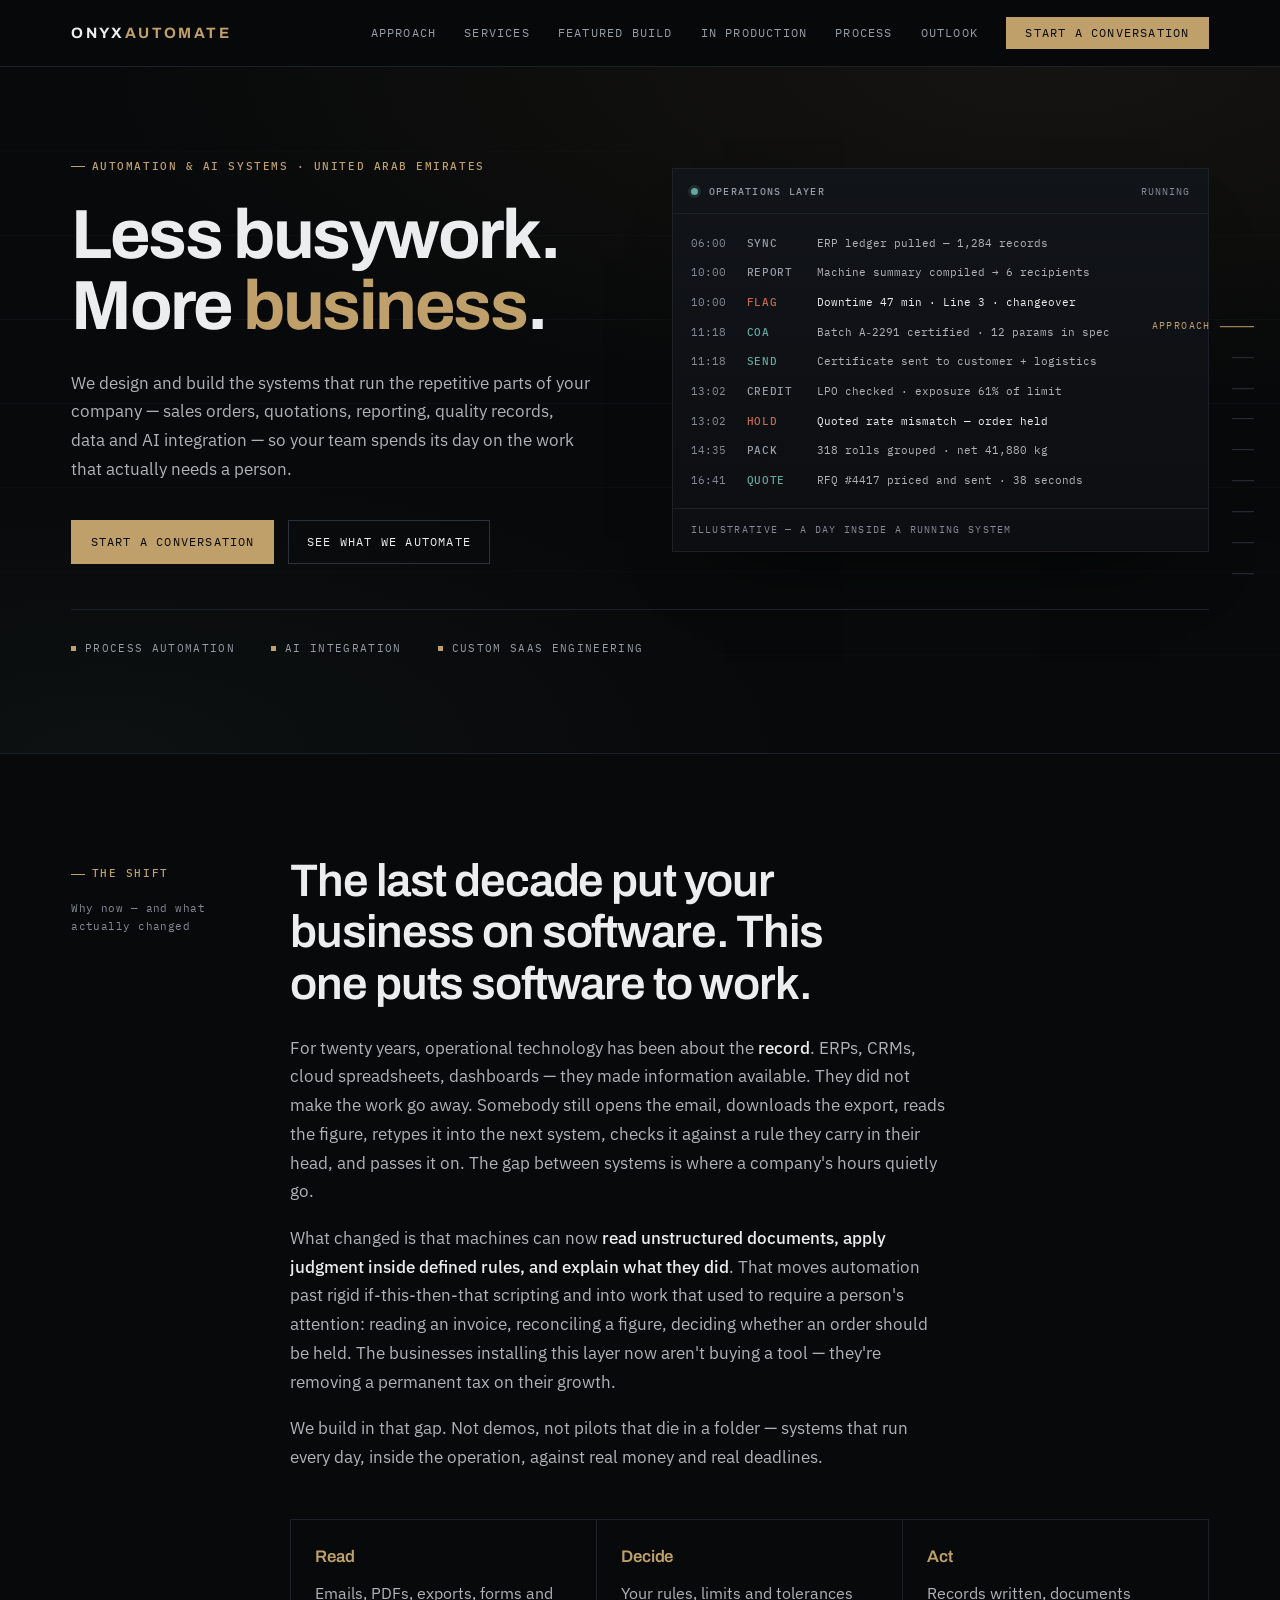
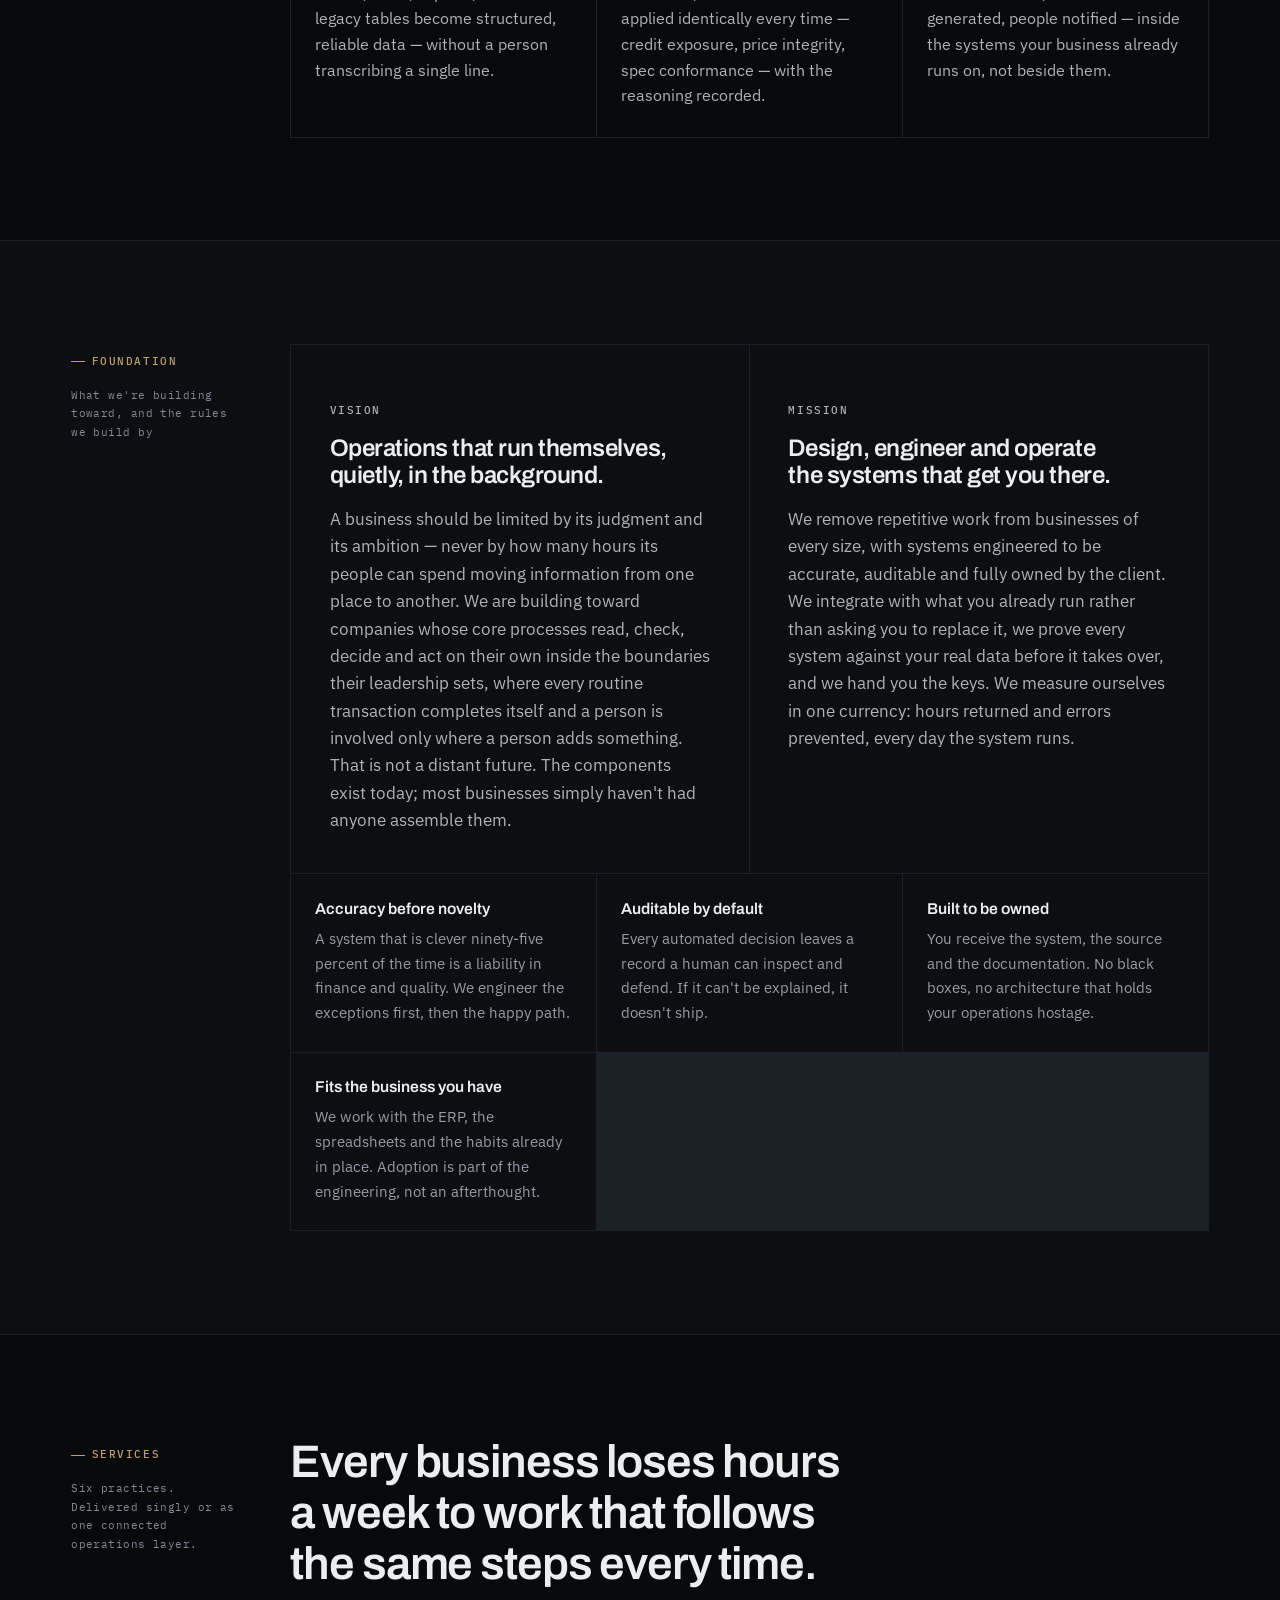
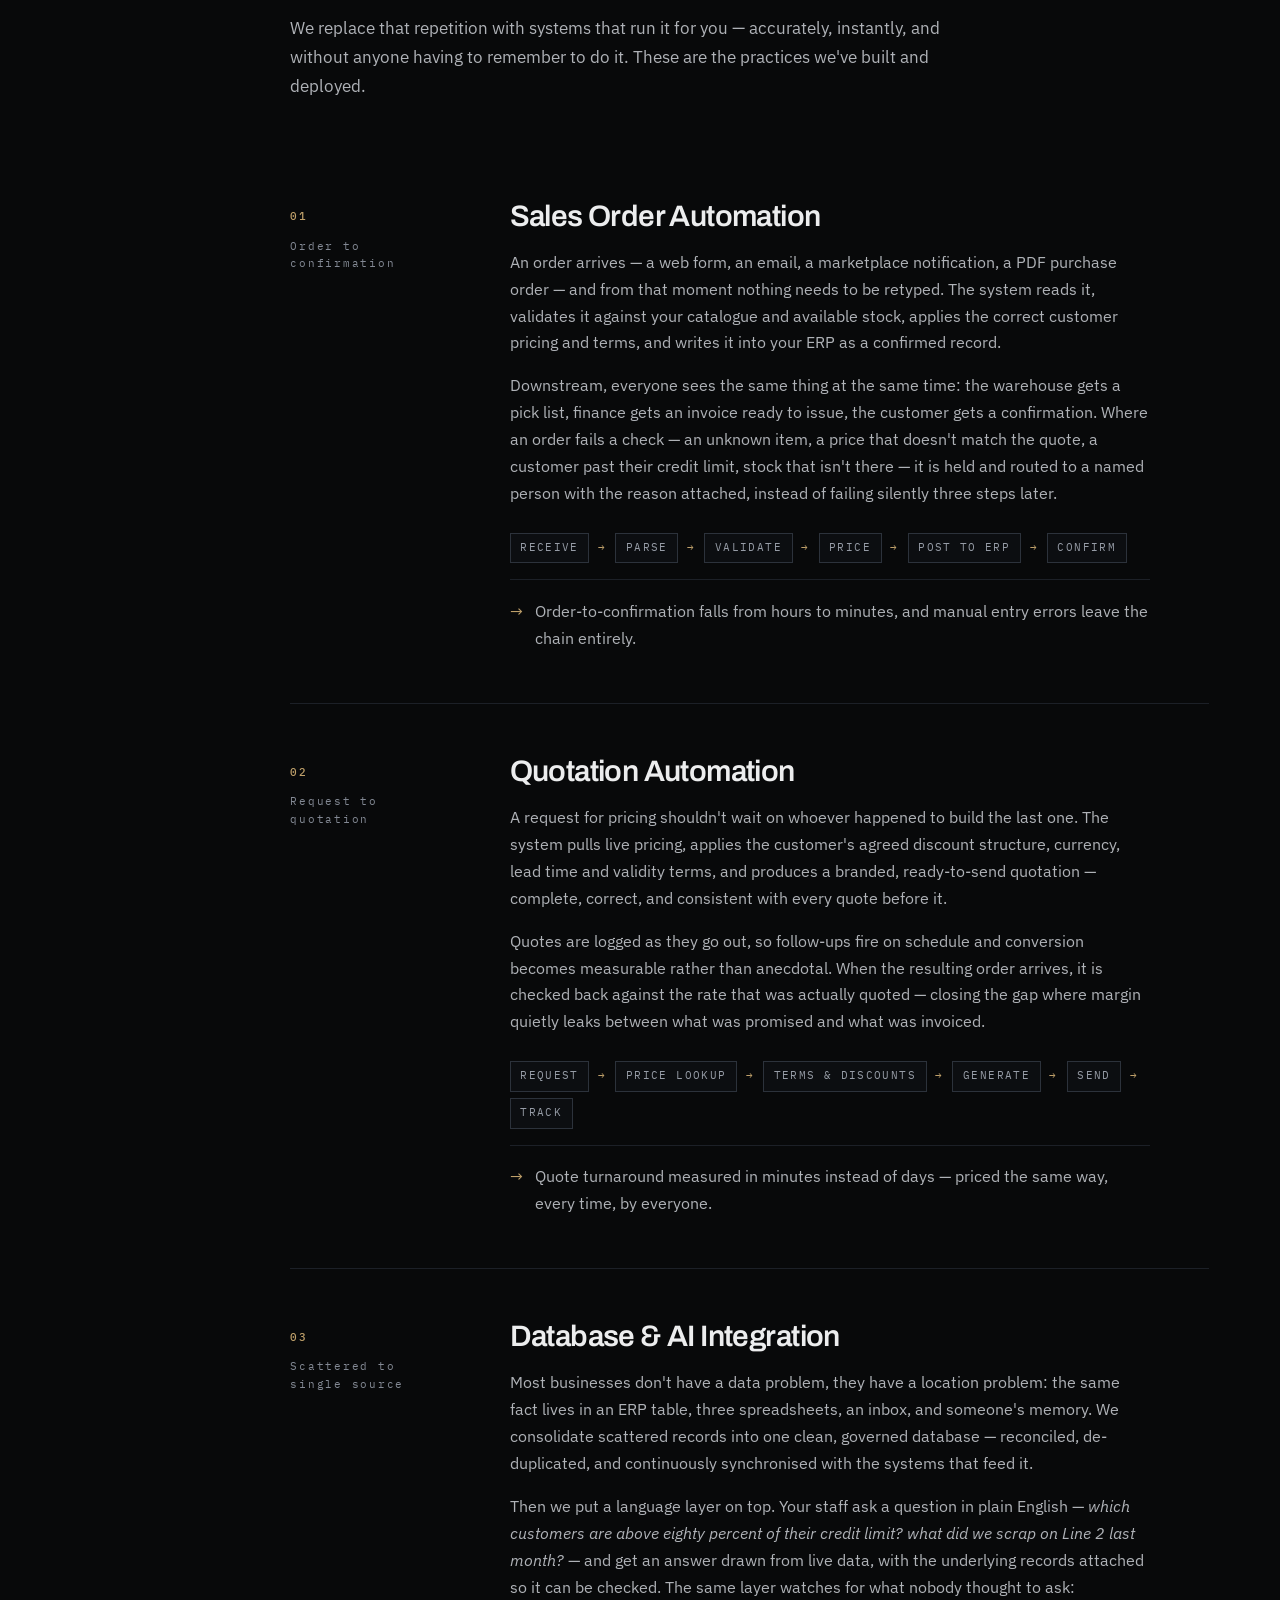
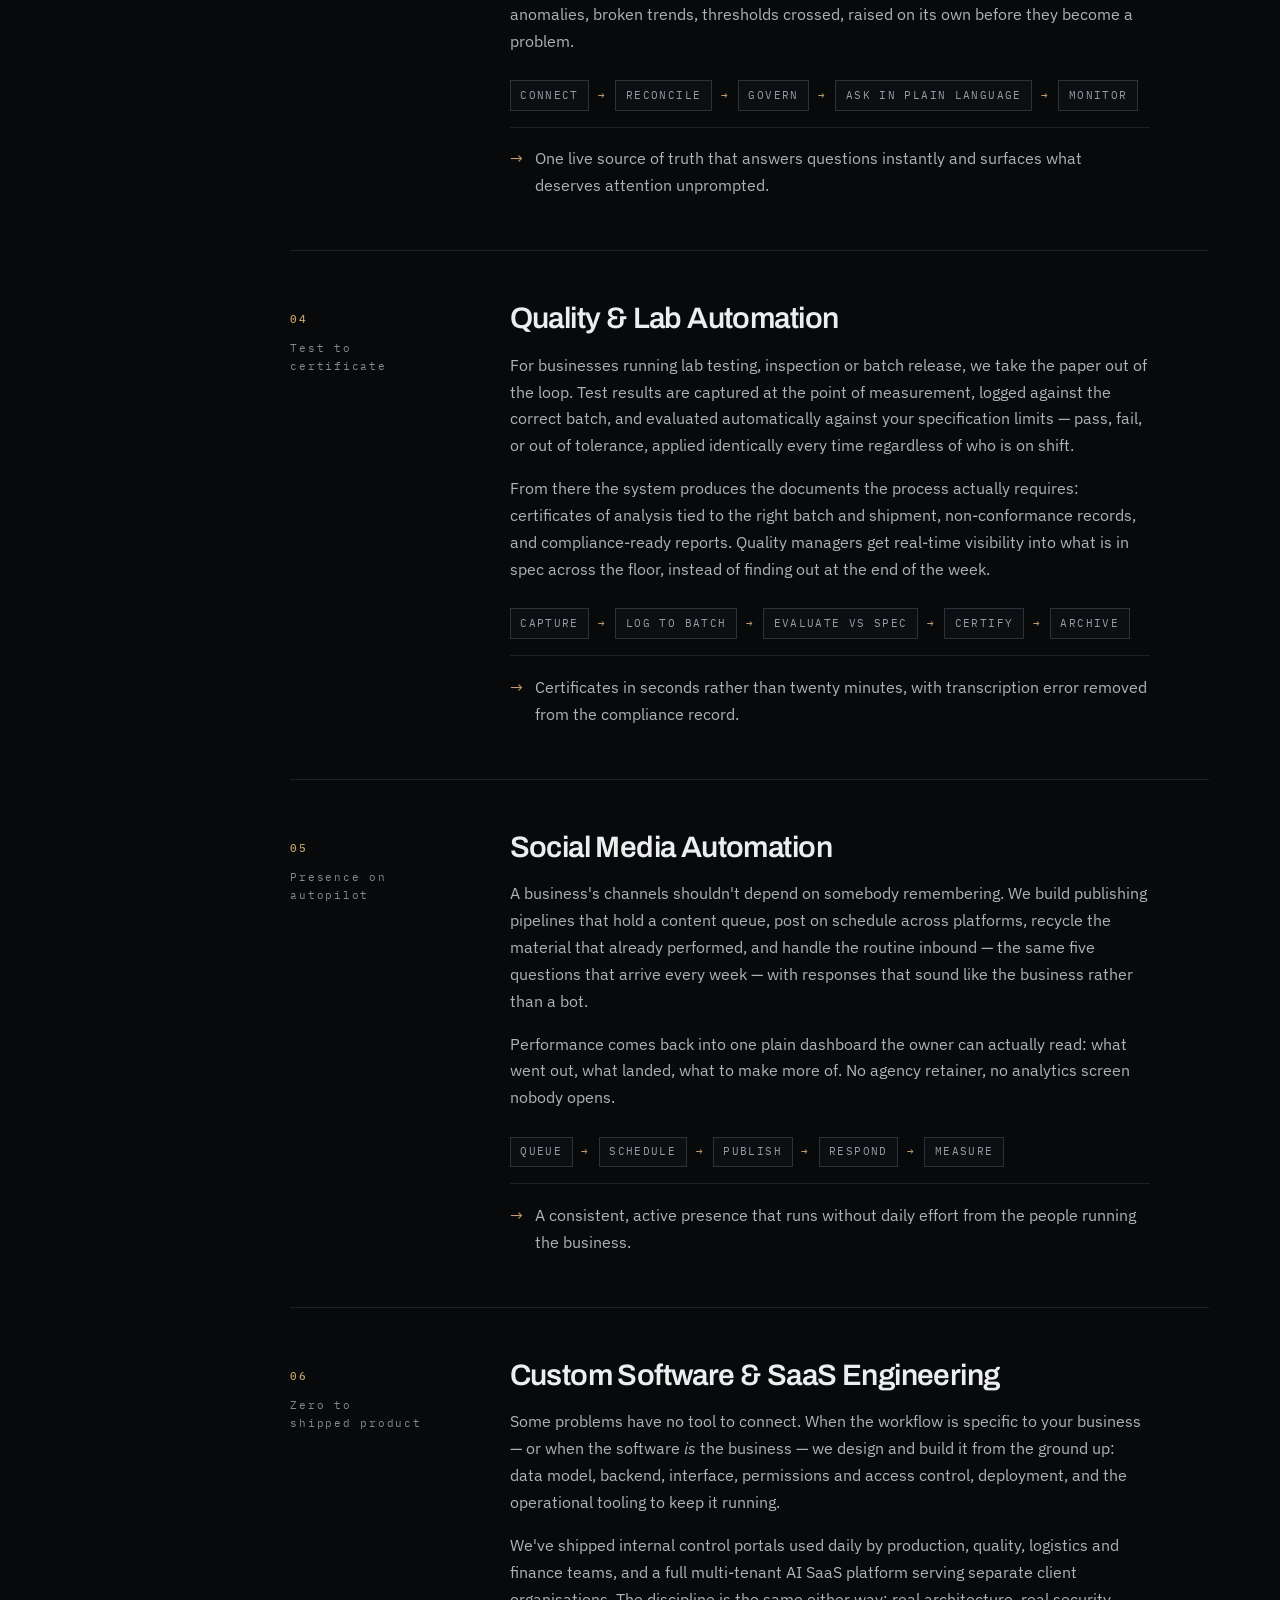
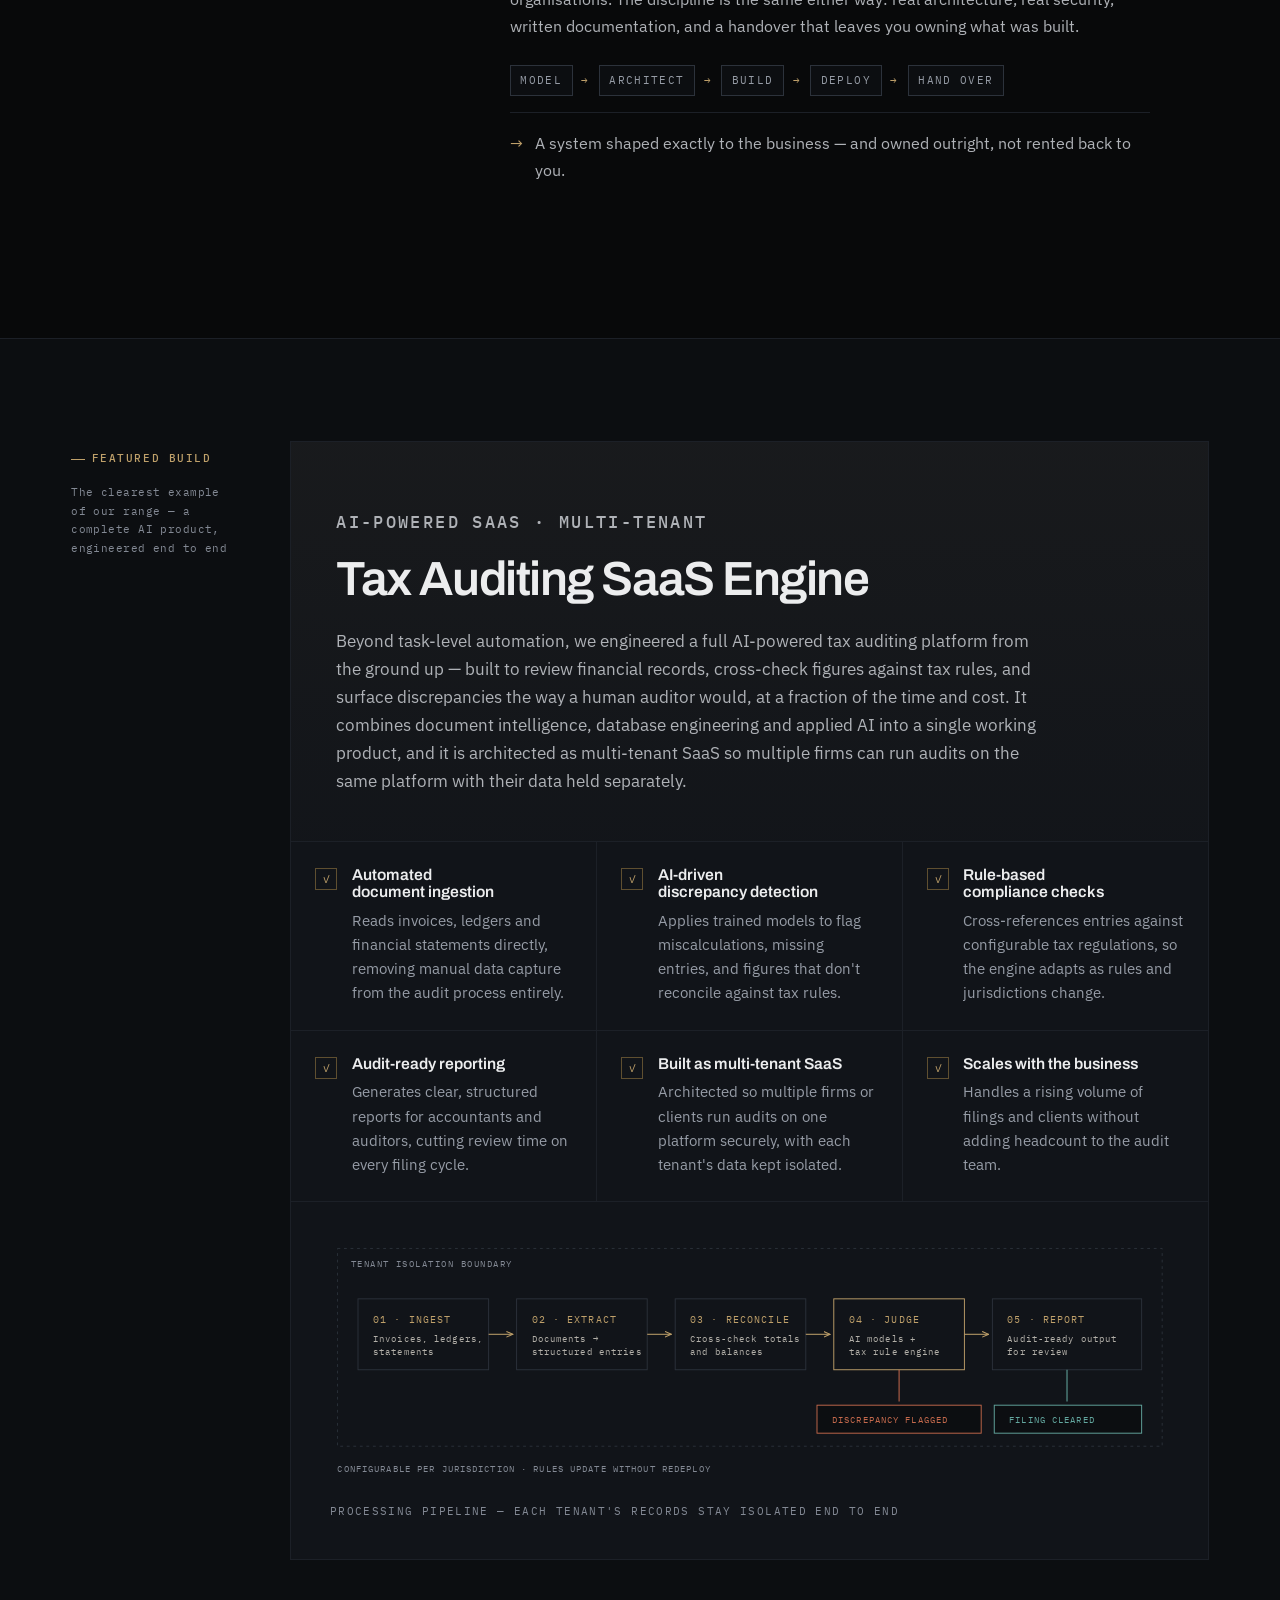
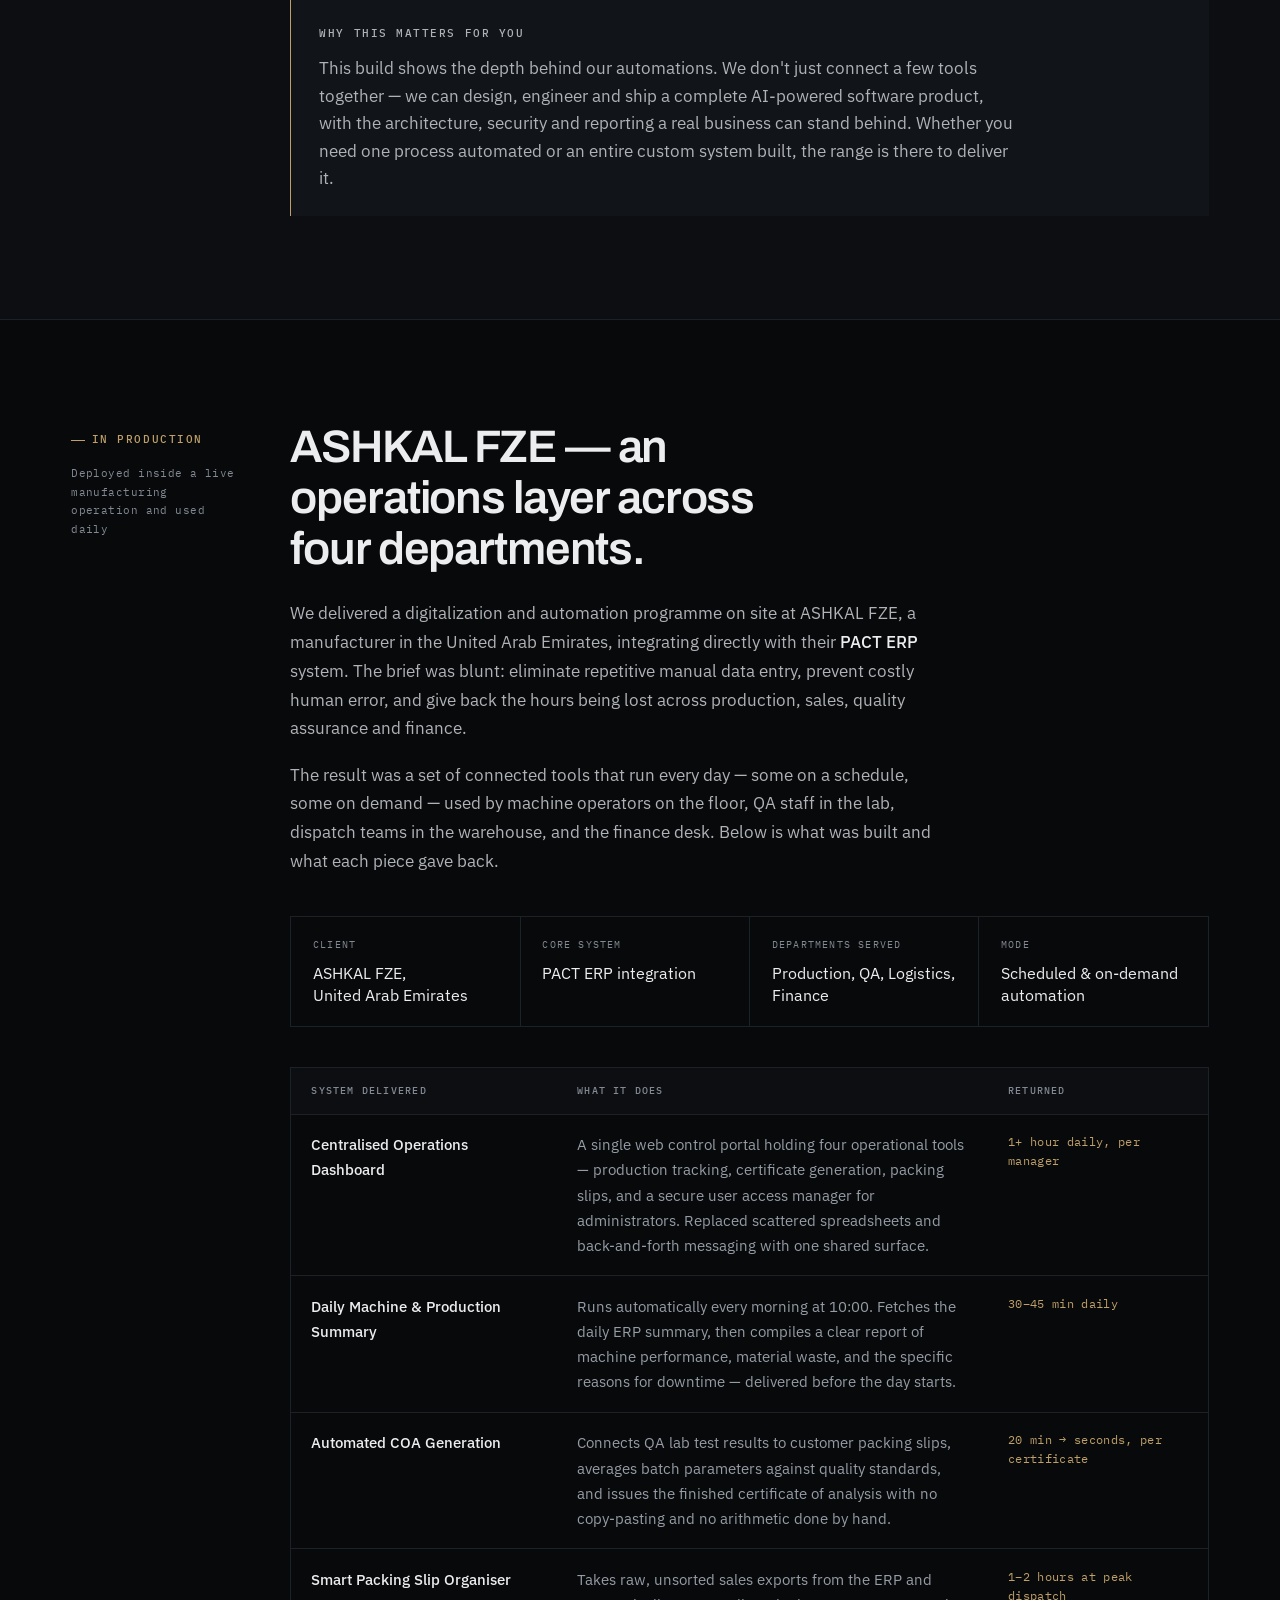
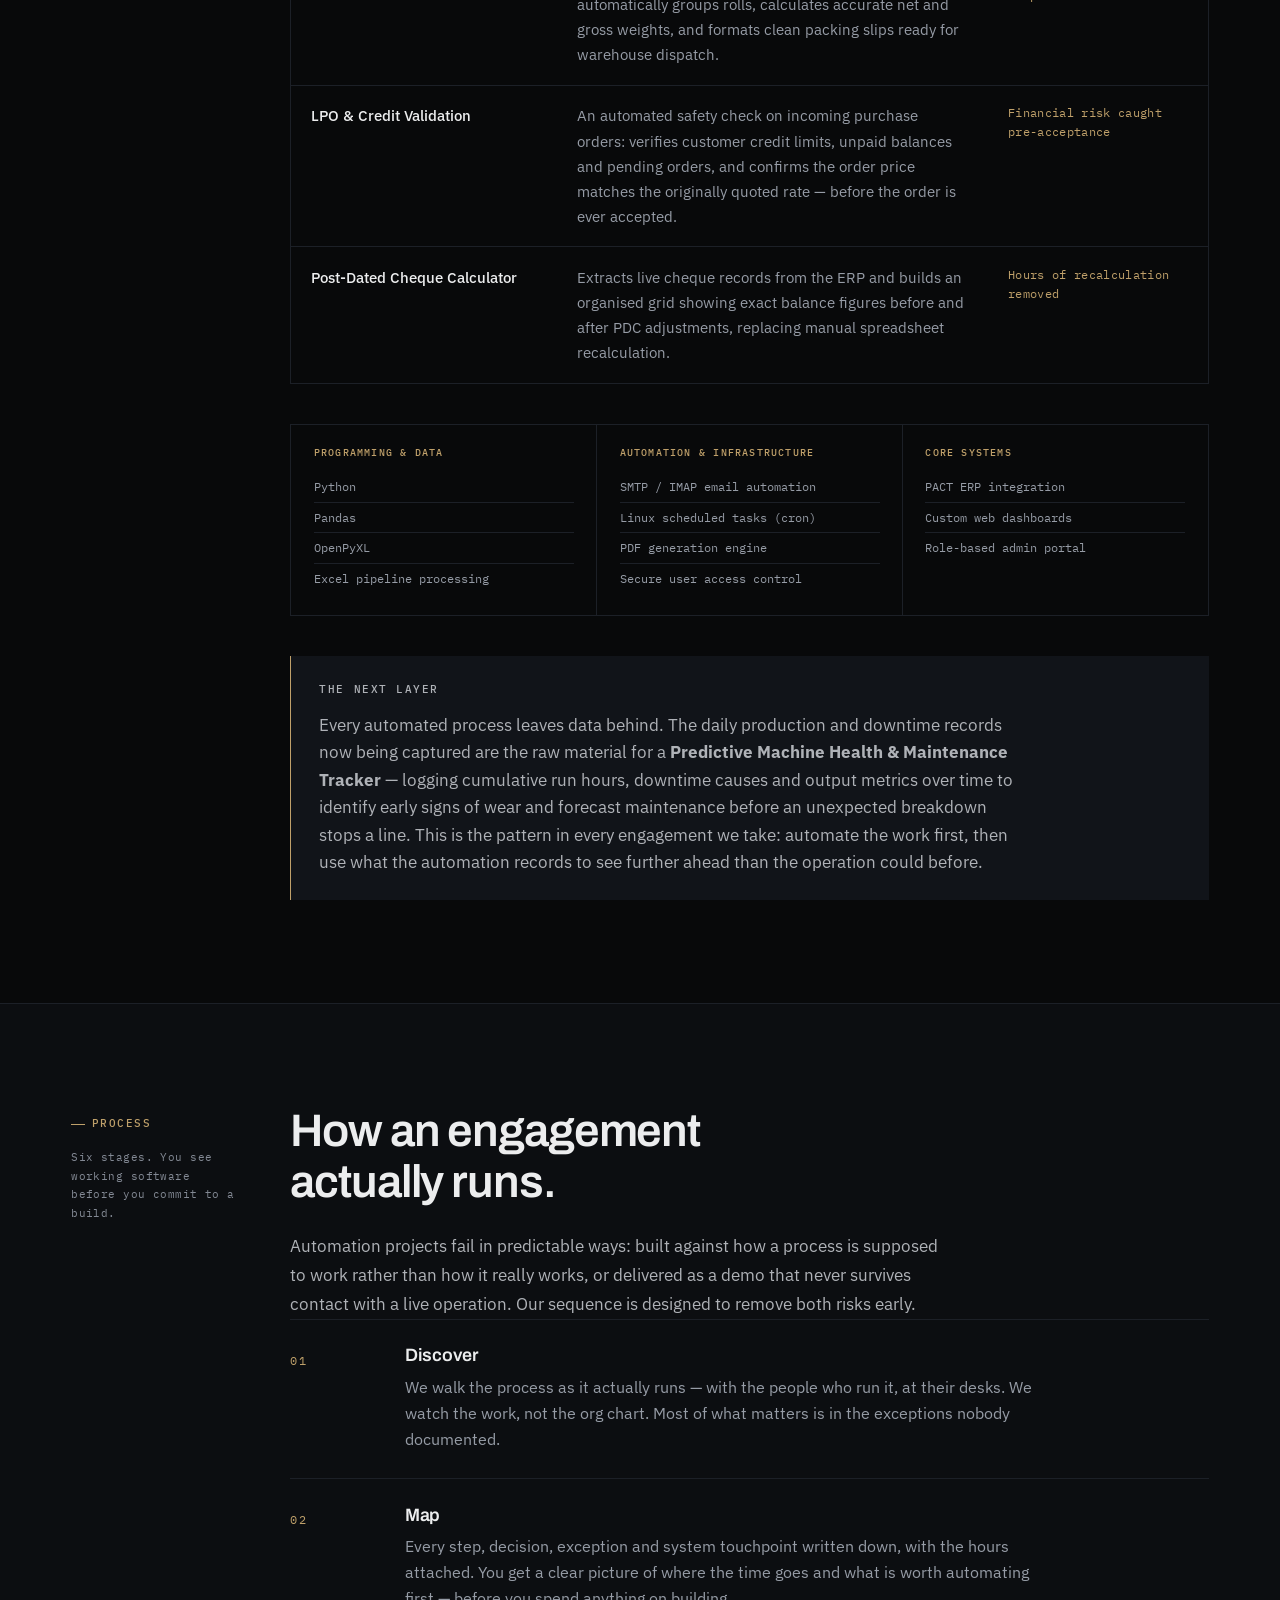
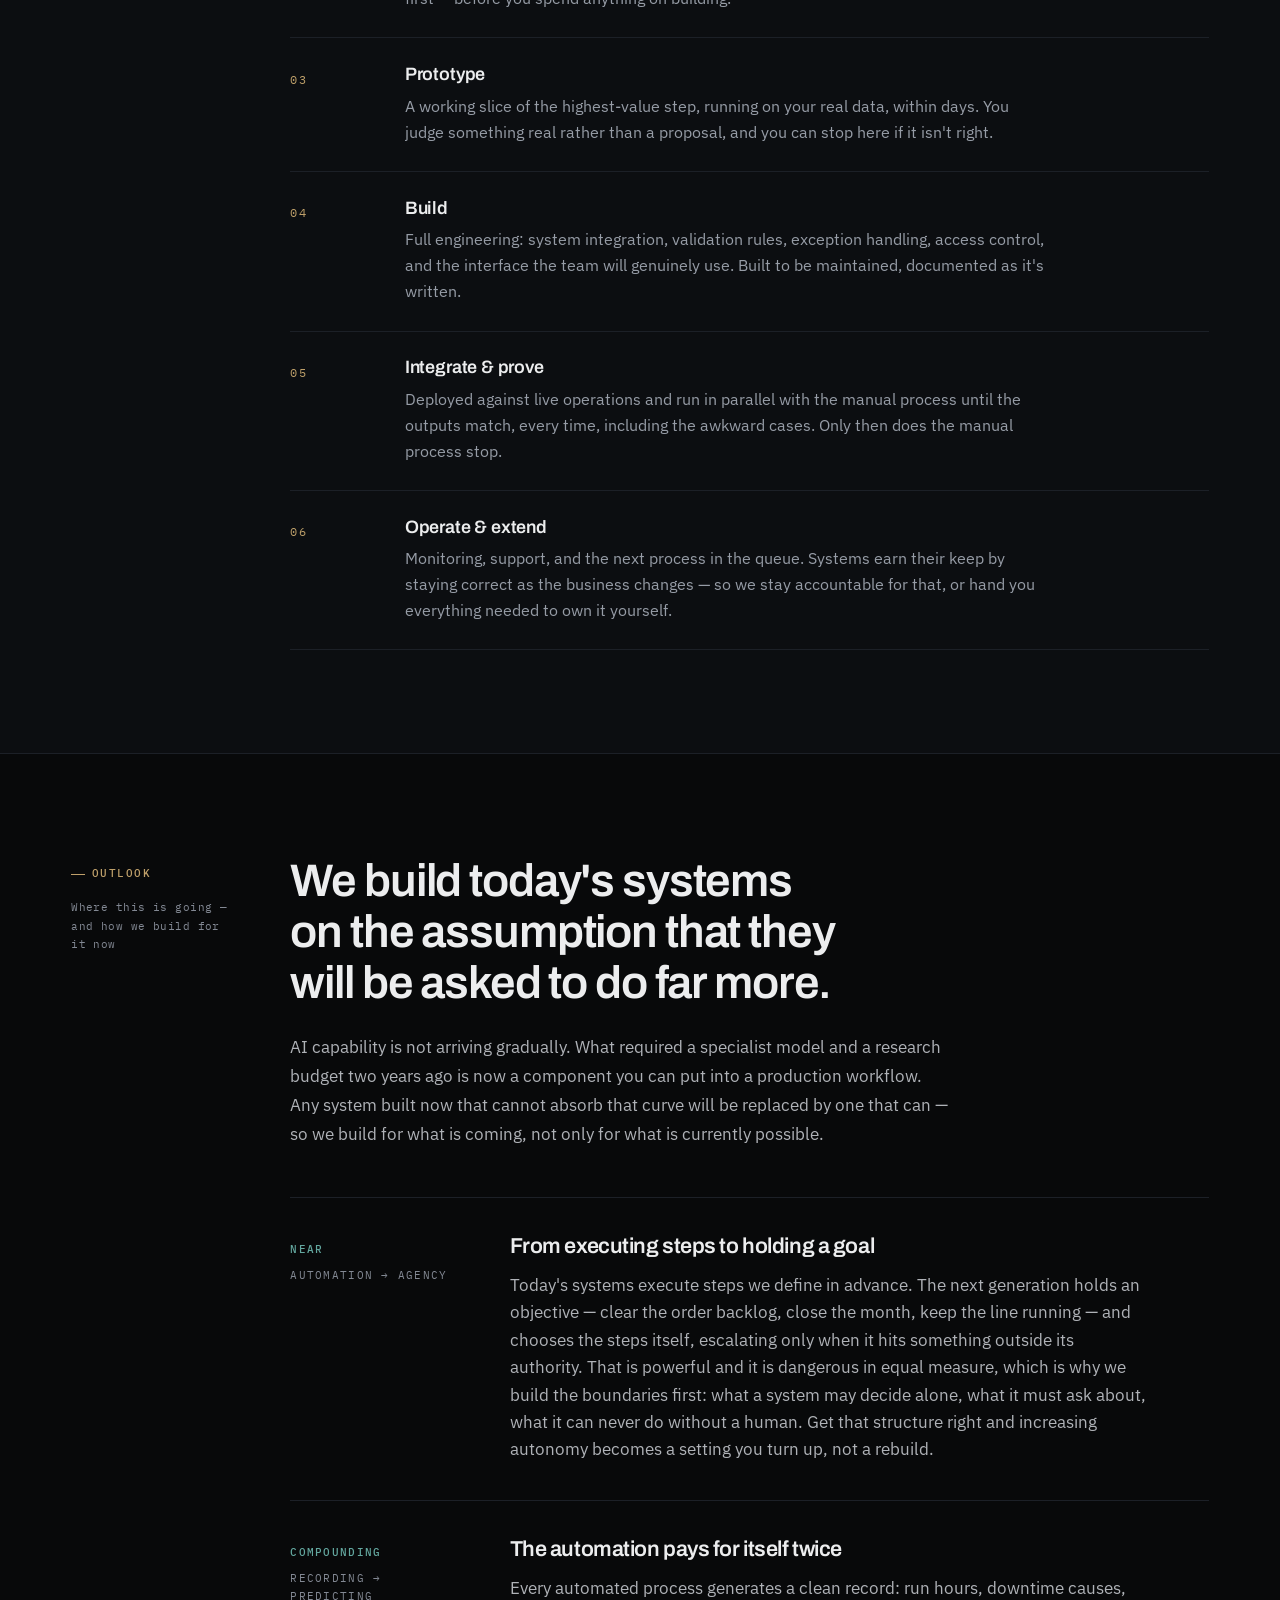
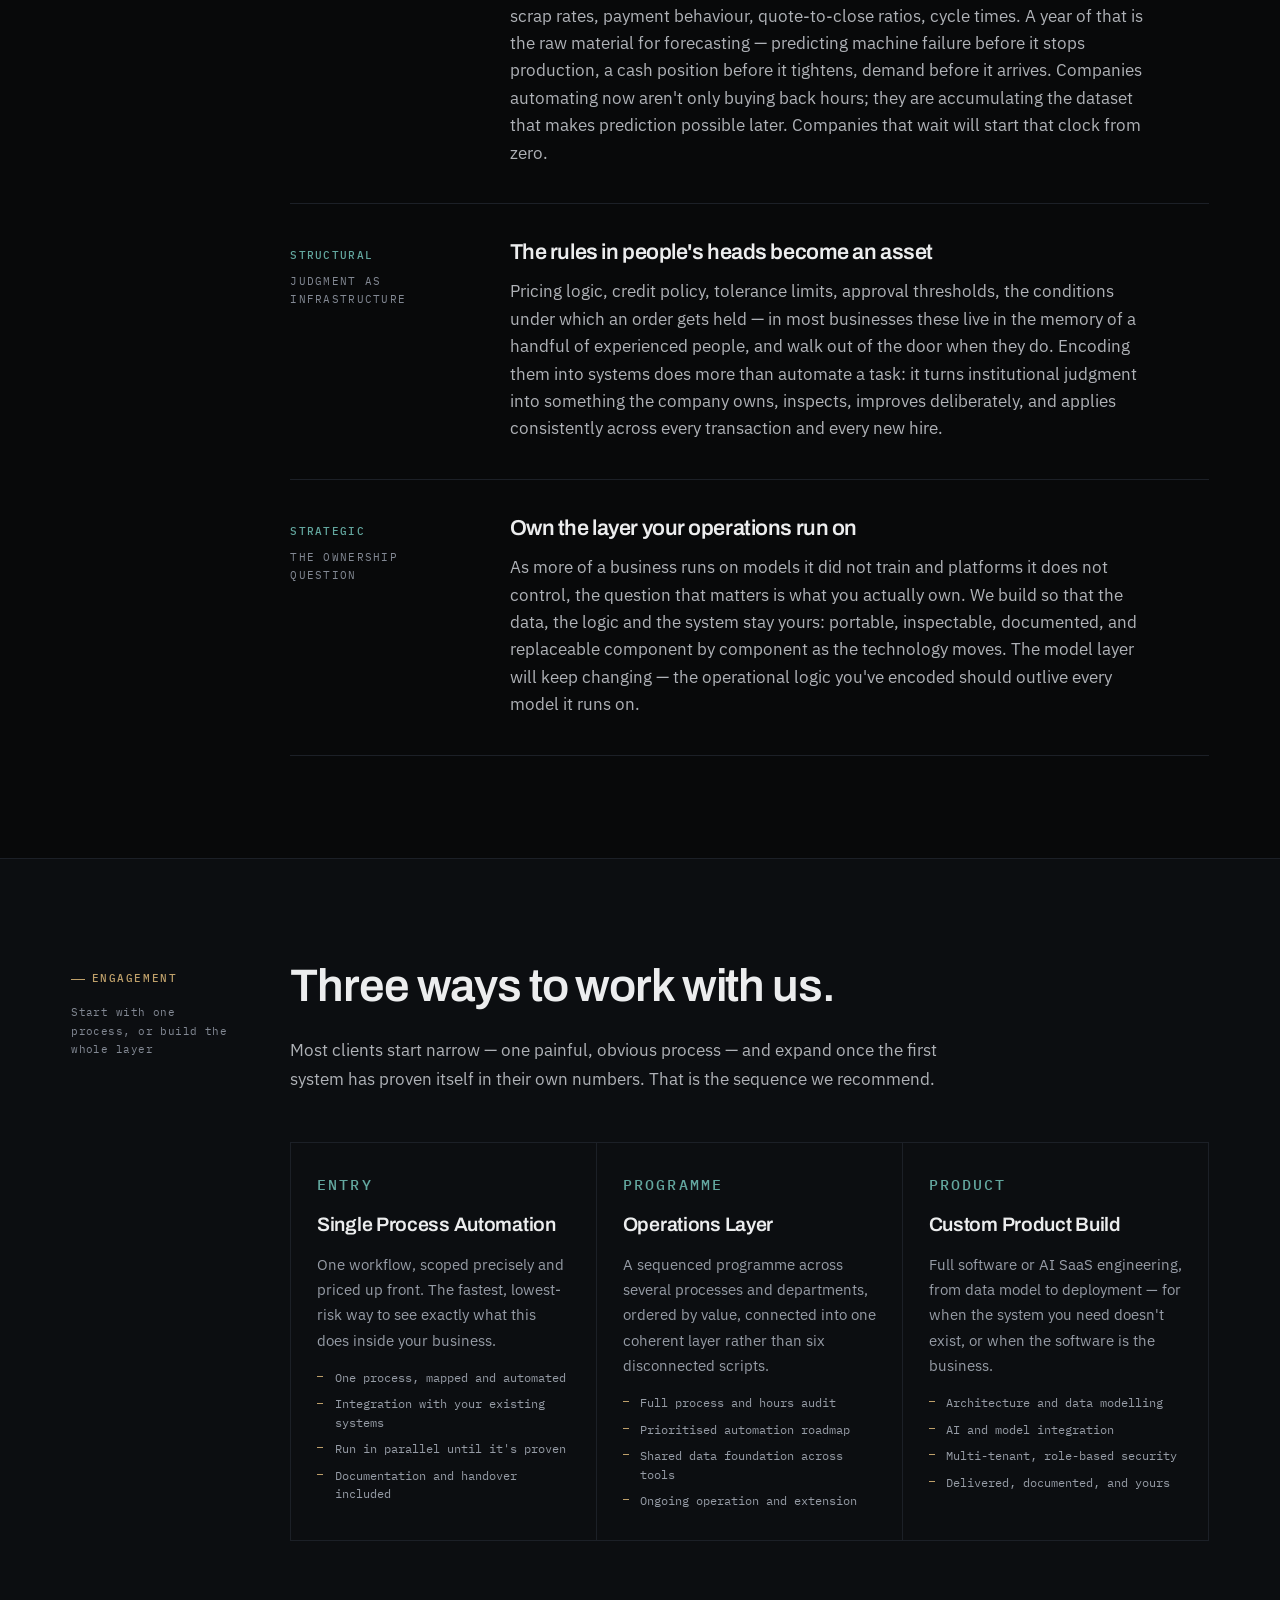
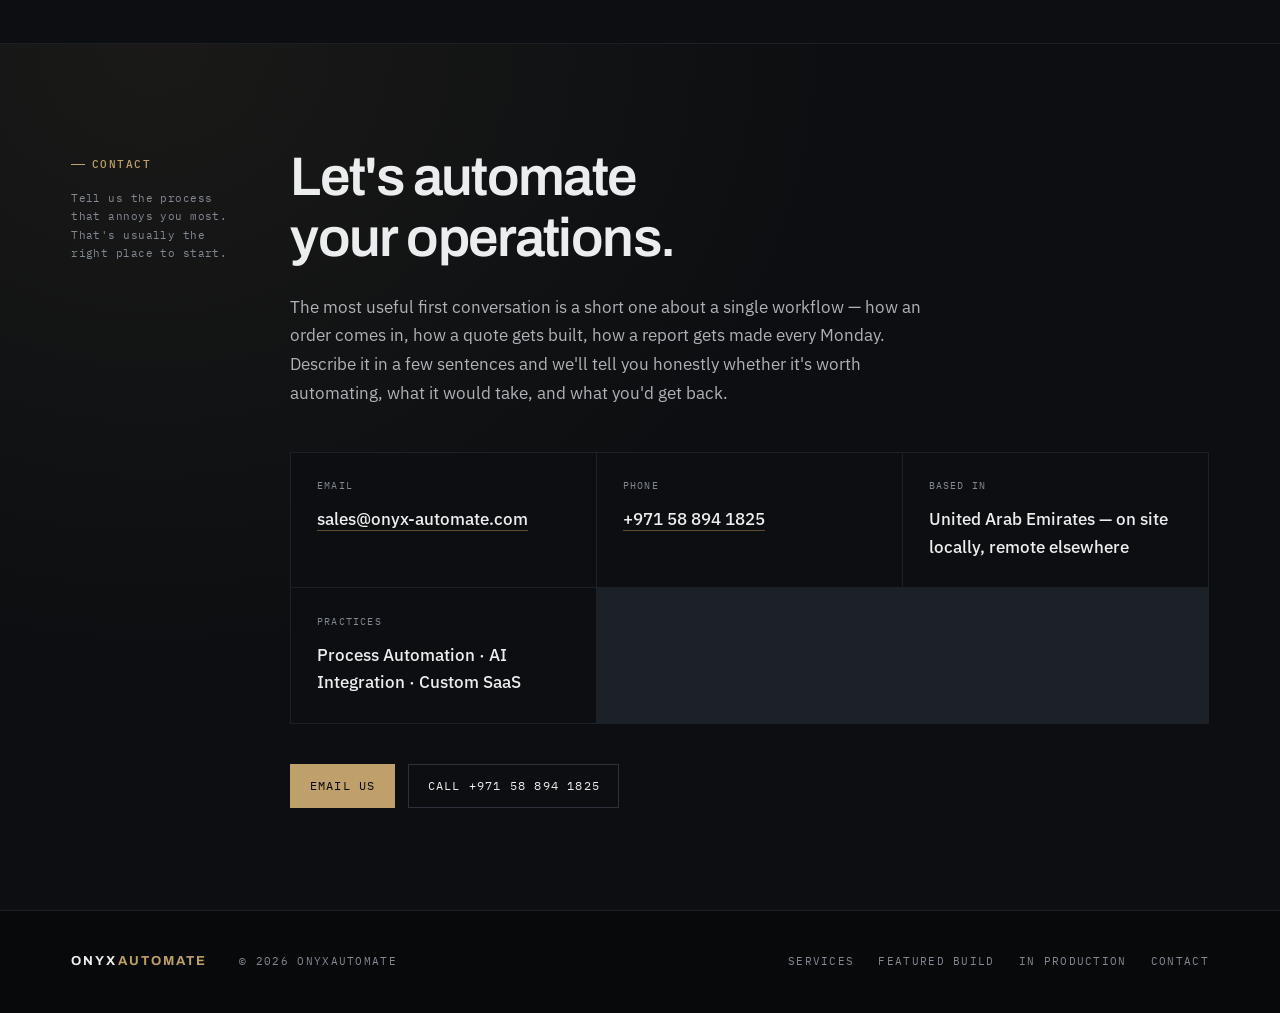
==== commit 7ccfcfec: "Clean up website typography and fix functional defects Typography: replace the serif body face and w" ====
--- a/website/index.html
+++ b/website/index.html
@@ -11,8 +11,16 @@
 <meta property="og:type" content="website" />
 <link rel="preconnect" href="https://fonts.googleapis.com" />
 <link rel="preconnect" href="https://fonts.gstatic.com" crossorigin />
-<link rel="stylesheet" href="https://fonts.googleapis.com/css2?family=Archivo:wdth,wght@75..125,400..800&family=IBM+Plex+Mono:wght@400;500&family=Newsreader:opsz,wght@6..72,300..600&display=swap" />
+<link rel="stylesheet" href="https://fonts.googleapis.com/css2?family=Archivo:wght@500;600;700&family=IBM+Plex+Sans:wght@300;400;500;600&family=IBM+Plex+Mono:wght@400;500&display=swap" />
 <link rel="stylesheet" href="assets/site.css" />
+<script>
+  document.documentElement.className += " js";
+  setTimeout(function () {
+    if (window.__onyxReady) return;
+    document.querySelectorAll(".rv").forEach(function (el) { el.classList.add("in"); });
+    document.querySelectorAll(".log__row").forEach(function (el) { el.classList.add("lit"); });
+  }, 3000);
+</script>
 </head>
 <body>
 
@@ -64,11 +72,6 @@
         <a class="btn" href="#contact">Start a conversation</a>
         <a class="btn btn--ghost" href="#services">See what we automate</a>
       </div>
-      <div class="hero__facts">
-        <span>Process Automation</span>
-        <span>AI Integration</span>
-        <span>Custom SaaS Engineering</span>
-      </div>
     </div>
 
     <figure class="log" aria-labelledby="logcap">
@@ -90,6 +93,12 @@
       </div>
       <figcaption class="log__foot" id="logcap">Illustrative &mdash; a day inside a running system</figcaption>
     </figure>
+
+    <div class="hero__facts">
+      <span>Process Automation</span>
+      <span>AI Integration</span>
+      <span>Custom SaaS Engineering</span>
+    </div>
   </div>
 </section>
 
@@ -472,7 +481,7 @@
 
             <!-- tenant boundary -->
             <rect x="8" y="8" width="884" height="212" fill="none" stroke="#2C323B" stroke-width="1" stroke-dasharray="3 4" />
-            <text x="22" y="28" fill="#565B63" font-family="IBM Plex Mono, monospace" font-size="10" letter-spacing="1.6">TENANT ISOLATION BOUNDARY</text>
+            <text x="22" y="28" fill="#838994" font-family="IBM Plex Mono, monospace" font-size="10" letter-spacing="1.6">TENANT ISOLATION BOUNDARY</text>
 
             <!-- stages -->
             <g font-family="IBM Plex Mono, monospace" font-size="10.5" letter-spacing="1.2">
@@ -526,7 +535,7 @@
               <rect x="712" y="176" width="158" height="30" fill="#0C0E11" stroke="#63A79F" />
               <text x="728" y="195" fill="#63A79F">FILING CLEARED</text>
 
-              <text x="8" y="248" fill="#565B63">CONFIGURABLE PER JURISDICTION &#183; RULES UPDATE WITHOUT REDEPLOY</text>
+              <text x="8" y="248" fill="#838994">CONFIGURABLE PER JURISDICTION &#183; RULES UPDATE WITHOUT REDEPLOY</text>
             </g>
           </svg>
           <figcaption>Processing pipeline — each tenant's records stay isolated end to end</figcaption>
--- a/website/assets/site.css
+++ b/website/assets/site.css
@@ -19,10 +19,10 @@
   --seam-hi:   #2C323B;
 
   /* Type colour */
-  --bone:      #EDEAE4;
-  --prose:     #B3B0A9;
-  --ash:       #7C818A;
-  --faint:     #565B63;
+  --bone:      #ECEDEE;
+  --prose:     #AFB2B7;
+  --ash:       #969CA6;
+  --faint:     #838994;
 
   /* Accents */
   --brass:     #BFA06A;
@@ -33,7 +33,8 @@
 
   /* Faces */
   --display: "Archivo", "Helvetica Neue", Helvetica, Arial, sans-serif;
-  --prose-face: "Newsreader", Georgia, "Times New Roman", serif;
+  --prose-face: "IBM Plex Sans", -apple-system, BlinkMacSystemFont, "Segoe UI",
+                Roboto, "Helvetica Neue", Arial, sans-serif;
   --mono: "IBM Plex Mono", ui-monospace, SFMono-Regular, Menlo, Consolas, monospace;
 
   /* Rhythm */
@@ -52,8 +53,8 @@
   background:var(--ink);
   color:var(--prose);
   font-family:var(--prose-face);
-  font-size:clamp(1rem, 0.96rem + 0.2vw, 1.0625rem);
-  line-height:1.72;
+  font-size:clamp(0.9875rem, 0.95rem + 0.19vw, 1.0375rem);
+  line-height:1.65;
   font-synthesis-weight:none;
   -webkit-font-smoothing:antialiased;
   overflow-x:hidden;
@@ -69,14 +70,17 @@
   font-family:var(--display);
   color:var(--bone);
   font-weight:600;
-  line-height:1.08;
-  letter-spacing:-0.015em;
+  line-height:1.12;
+  letter-spacing:-0.018em;
   text-wrap:balance;
   margin:0;
-  font-stretch:112%;
 }
 
 p{ margin:0; }
+
+/* UA defaults that quietly break layout: figure carries margin:1em 40px,
+   dl/dd carry block margins. */
+figure,dl,dd,blockquote,figcaption{ margin:0; }
 
 /* ---------------------------------------------------------------- shell -- */
 
@@ -99,7 +103,7 @@
   font-family:var(--mono);
   font-size:0.6875rem;
   font-weight:500;
-  letter-spacing:0.22em;
+  letter-spacing:0.14em;
   text-transform:uppercase;
   color:var(--brass);
   margin:0;
@@ -135,7 +139,6 @@
 .mark{
   font-family:var(--display);
   font-weight:700;
-  font-stretch:118%;
   font-size:0.9375rem;
   letter-spacing:0.16em;
   color:var(--bone);
@@ -278,7 +281,8 @@
   z-index:1;
   display:grid;
   grid-template-columns:minmax(0,1fr) minmax(0,1fr);
-  gap:clamp(2.5rem,5vw,4.5rem);
+  column-gap:clamp(2.5rem,5vw,4.5rem);
+  row-gap:clamp(2.25rem,3.5vw,3rem);
   align-items:center;
   padding-block:clamp(3.5rem,7vw,6.25rem);
 }
@@ -287,11 +291,10 @@
 }
 
 .hero h1{
-  font-size:clamp(2.75rem, 6.2vw, 4.6rem);
+  font-size:clamp(2.6rem, 5.8vw, 4.35rem);
   font-weight:700;
-  font-stretch:118%;
-  letter-spacing:-0.032em;
-  line-height:0.96;
+  letter-spacing:-0.035em;
+  line-height:1.02;
   margin:1.6rem 0 0;
 }
 .hero h1 em{
@@ -312,10 +315,11 @@
 }
 
 .hero__facts{
+  grid-column:1 / -1;
   display:flex;
   flex-wrap:wrap;
-  gap:0 2rem;
-  margin-top:2.75rem;
+  gap:0 2.25rem;
+  margin-top:0;
   padding-top:1.5rem;
   border-top:1px solid var(--seam);
   font-family:var(--mono);
@@ -344,7 +348,7 @@
   border-bottom:1px solid var(--seam);
   font-family:var(--mono);
   font-size:0.65rem;
-  letter-spacing:0.16em;
+  letter-spacing:0.12em;
   text-transform:uppercase;
   color:var(--faint);
 }
@@ -373,9 +377,8 @@
   min-width:398px;
   white-space:nowrap;
   color:var(--prose);
-  opacity:0;
-  transform:translateY(4px);
-}
+}
+.js .log__row{ opacity:0; transform:translateY(4px); }
 .log__row.lit{
   opacity:1;
   transform:none;
@@ -454,13 +457,10 @@
 }
 .sec--stratum .pillar{ background:var(--stratum); }
 .pillar h3{
-  font-family:var(--mono);
-  font-size:0.75rem;
-  font-weight:500;
-  letter-spacing:0.2em;
-  text-transform:uppercase;
+  font-size:1.05rem;
+  font-weight:600;
+  letter-spacing:-0.01em;
   color:var(--brass);
-  font-stretch:normal;
 }
 .pillar p{ margin-top:0.85rem; font-size:0.97rem; color:var(--prose); }
 
@@ -497,7 +497,6 @@
 .sec--stratum .principle{ background:var(--stratum); }
 .principle h4{
   font-size:0.98rem;
-  font-stretch:normal;
   letter-spacing:0;
   color:var(--bone);
 }
@@ -559,9 +558,8 @@
   margin-top:1.5rem;
   padding-top:1.1rem;
   border-top:1px solid var(--seam);
-  font-family:var(--display);
+  font-family:var(--prose-face);
   font-size:0.97rem;
-  font-stretch:normal;
   color:var(--bone);
   max-width:64ch;
 }
@@ -604,7 +602,7 @@
   display:grid; place-items:center;
   margin-top:0.15rem;
 }
-.cap h4{ font-size:0.98rem; font-stretch:normal; letter-spacing:0; }
+.cap h4{ font-size:0.98rem; letter-spacing:0; }
 .cap p{ margin-top:0.5rem; font-size:0.92rem; color:var(--ash); }
 
 .diagram{
@@ -637,14 +635,13 @@
 .case__meta dt{
   font-family:var(--mono);
   font-size:0.63rem;
-  letter-spacing:0.16em;
+  letter-spacing:0.12em;
   text-transform:uppercase;
   color:var(--faint);
 }
 .case__meta dd{
   margin:0.6rem 0 0;
-  font-family:var(--display);
-  font-stretch:normal;
+  font-family:var(--prose-face);
   font-size:0.97rem;
   color:var(--bone);
   line-height:1.4;
@@ -657,7 +654,7 @@
   font-family:var(--mono);
   font-size:0.63rem;
   font-weight:500;
-  letter-spacing:0.16em;
+  letter-spacing:0.12em;
   text-transform:uppercase;
   color:var(--faint);
   padding:0.9rem 1.25rem;
@@ -674,8 +671,8 @@
 }
 .tbl tr:last-child td{ border-bottom:0; }
 .tbl td:first-child{
-  font-family:var(--display);
-  font-stretch:normal;
+  font-family:var(--prose-face);
+  font-weight:500;
   color:var(--bone);
   width:29%;
 }
@@ -703,10 +700,9 @@
   font-family:var(--mono);
   font-size:0.63rem;
   font-weight:500;
-  letter-spacing:0.16em;
+  letter-spacing:0.12em;
   text-transform:uppercase;
   color:var(--brass);
-  font-stretch:normal;
 }
 .stack ul{ margin:0.9rem 0 0; padding:0; list-style:none; }
 .stack li{
@@ -747,7 +743,7 @@
   padding-top:0.3rem;
   font-variant-numeric:tabular-nums;
 }
-.step h4{ font-size:1.12rem; font-stretch:normal; letter-spacing:-0.01em; }
+.step h4{ font-size:1.12rem; letter-spacing:-0.01em; }
 .step p{ margin-top:0.6rem; max-width:64ch; color:var(--ash); font-size:0.98rem; }
 @media (max-width: 640px){
   .step{ grid-template-columns:minmax(0,1fr); gap:0.5rem; }
@@ -771,7 +767,7 @@
 .horizon__when{
   font-family:var(--mono);
   font-size:0.66rem;
-  letter-spacing:0.16em;
+  letter-spacing:0.12em;
   text-transform:uppercase;
   color:var(--faint);
   padding-top:0.45rem;
@@ -829,14 +825,14 @@
 .contact__grid dt{
   font-family:var(--mono);
   font-size:0.63rem;
-  letter-spacing:0.16em;
+  letter-spacing:0.12em;
   text-transform:uppercase;
   color:var(--faint);
 }
 .contact__grid dd{
   margin:0.7rem 0 0;
-  font-family:var(--display);
-  font-stretch:normal;
+  font-family:var(--prose-face);
+  font-weight:500;
   font-size:1.05rem;
   color:var(--bone);
   word-break:break-word;
@@ -865,7 +861,7 @@
 
 /* ------------------------------------------------------------- reveal ---- */
 
-.rv{ opacity:0; transform:translateY(14px); }
+.js .rv{ opacity:0; transform:translateY(14px); }
 .rv.in{
   opacity:1;
   transform:none;
@@ -873,8 +869,8 @@
 }
 
 @media (prefers-reduced-motion: reduce){
-  .rv,.rv.in{ opacity:1; transform:none; transition:none; }
-  .log__row{ opacity:1; transform:none; }
+  .rv,.rv.in,.js .rv,.js .rv.in{ opacity:1; transform:none; transition:none; }
+  .log__row,.js .log__row{ opacity:1; transform:none; }
   *{ animation:none !important; }
 }
 
@@ -904,3 +900,10 @@
    outrank `.btn` (0,1,0) and strip its colour. */
 .nav__links a.btn{ color:var(--ink); border-bottom-color:var(--brass); }
 .nav__links a.btn:hover{ color:var(--ink); border-bottom-color:var(--brass-hi); }
+
+/* Anchor targets must clear the sticky header when jumped to. */
+section[id], main[id]{ scroll-margin-top:86px; }
+
+/* Gauge labels are hidden until hovered; reveal them for keyboard users too. */
+.gauge a:focus-visible{ color:var(--ash); }
+.gauge a:focus-visible i{ background:var(--brass); }
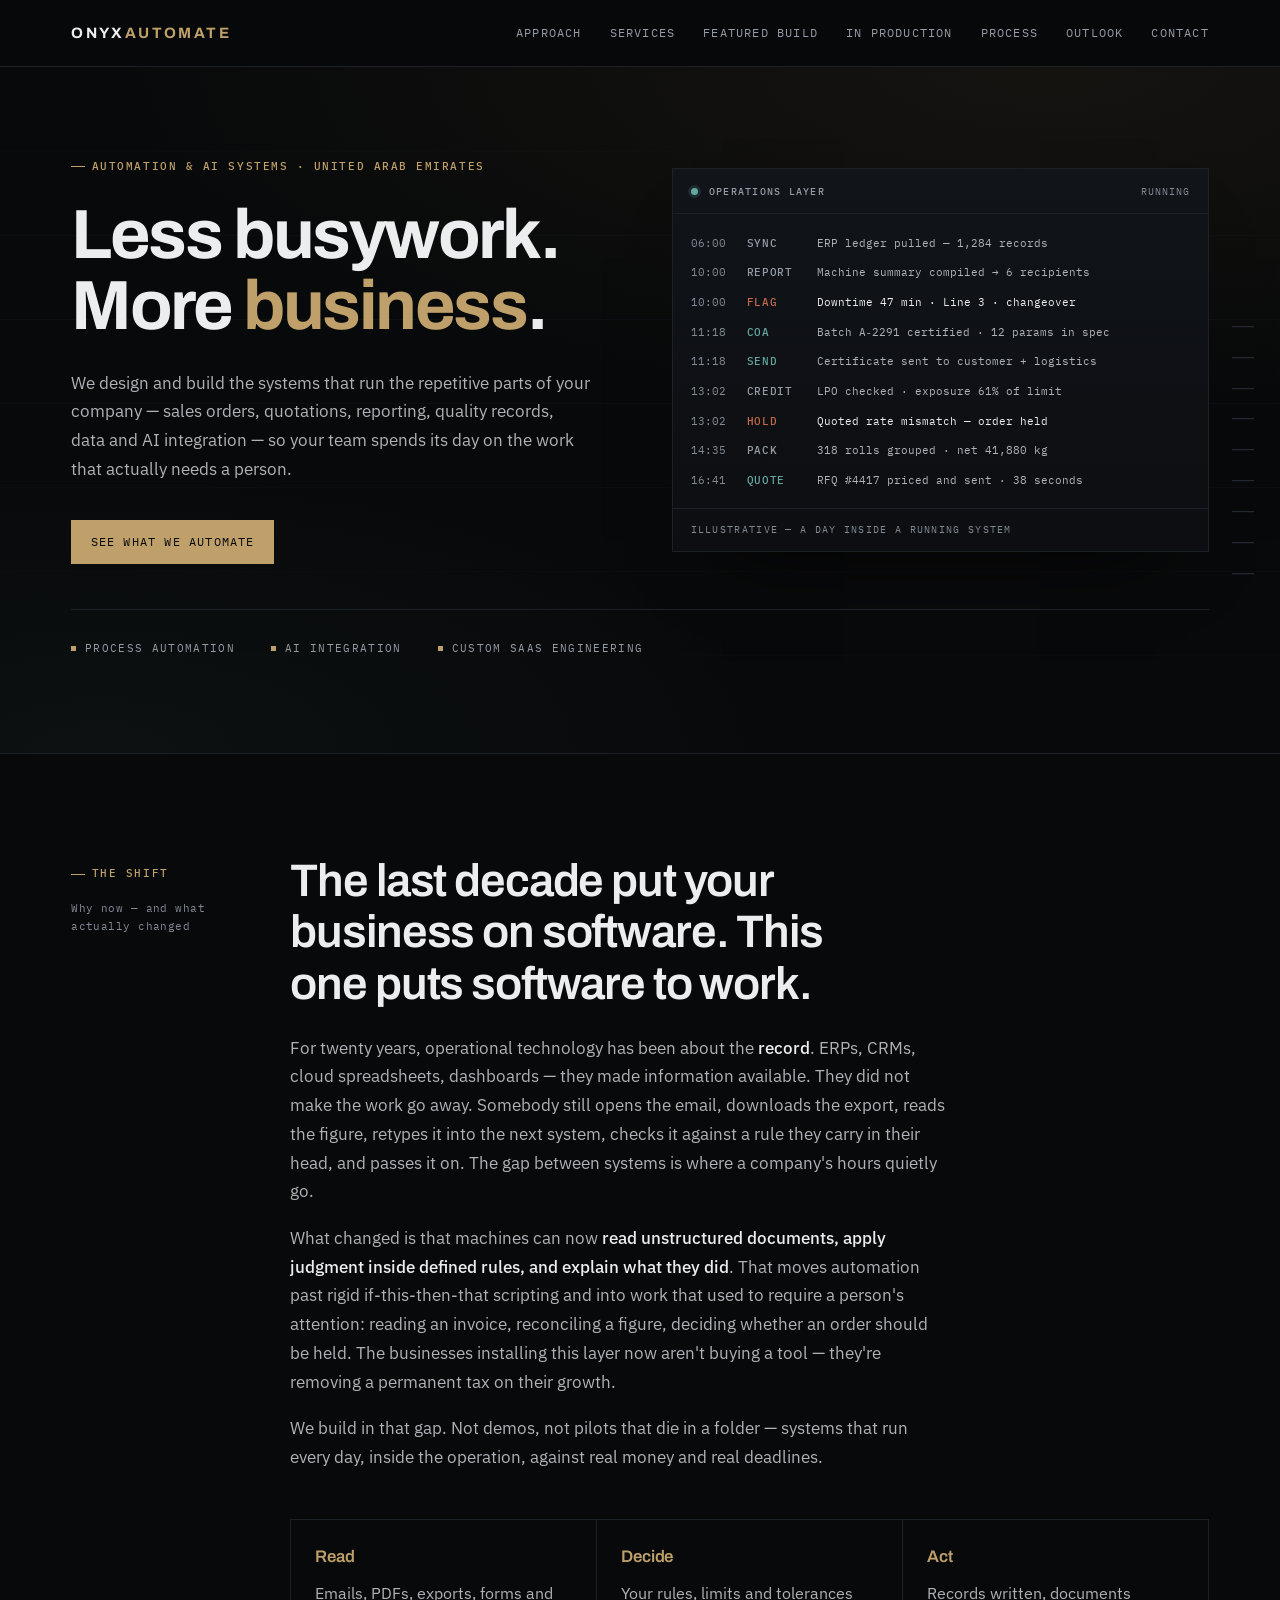
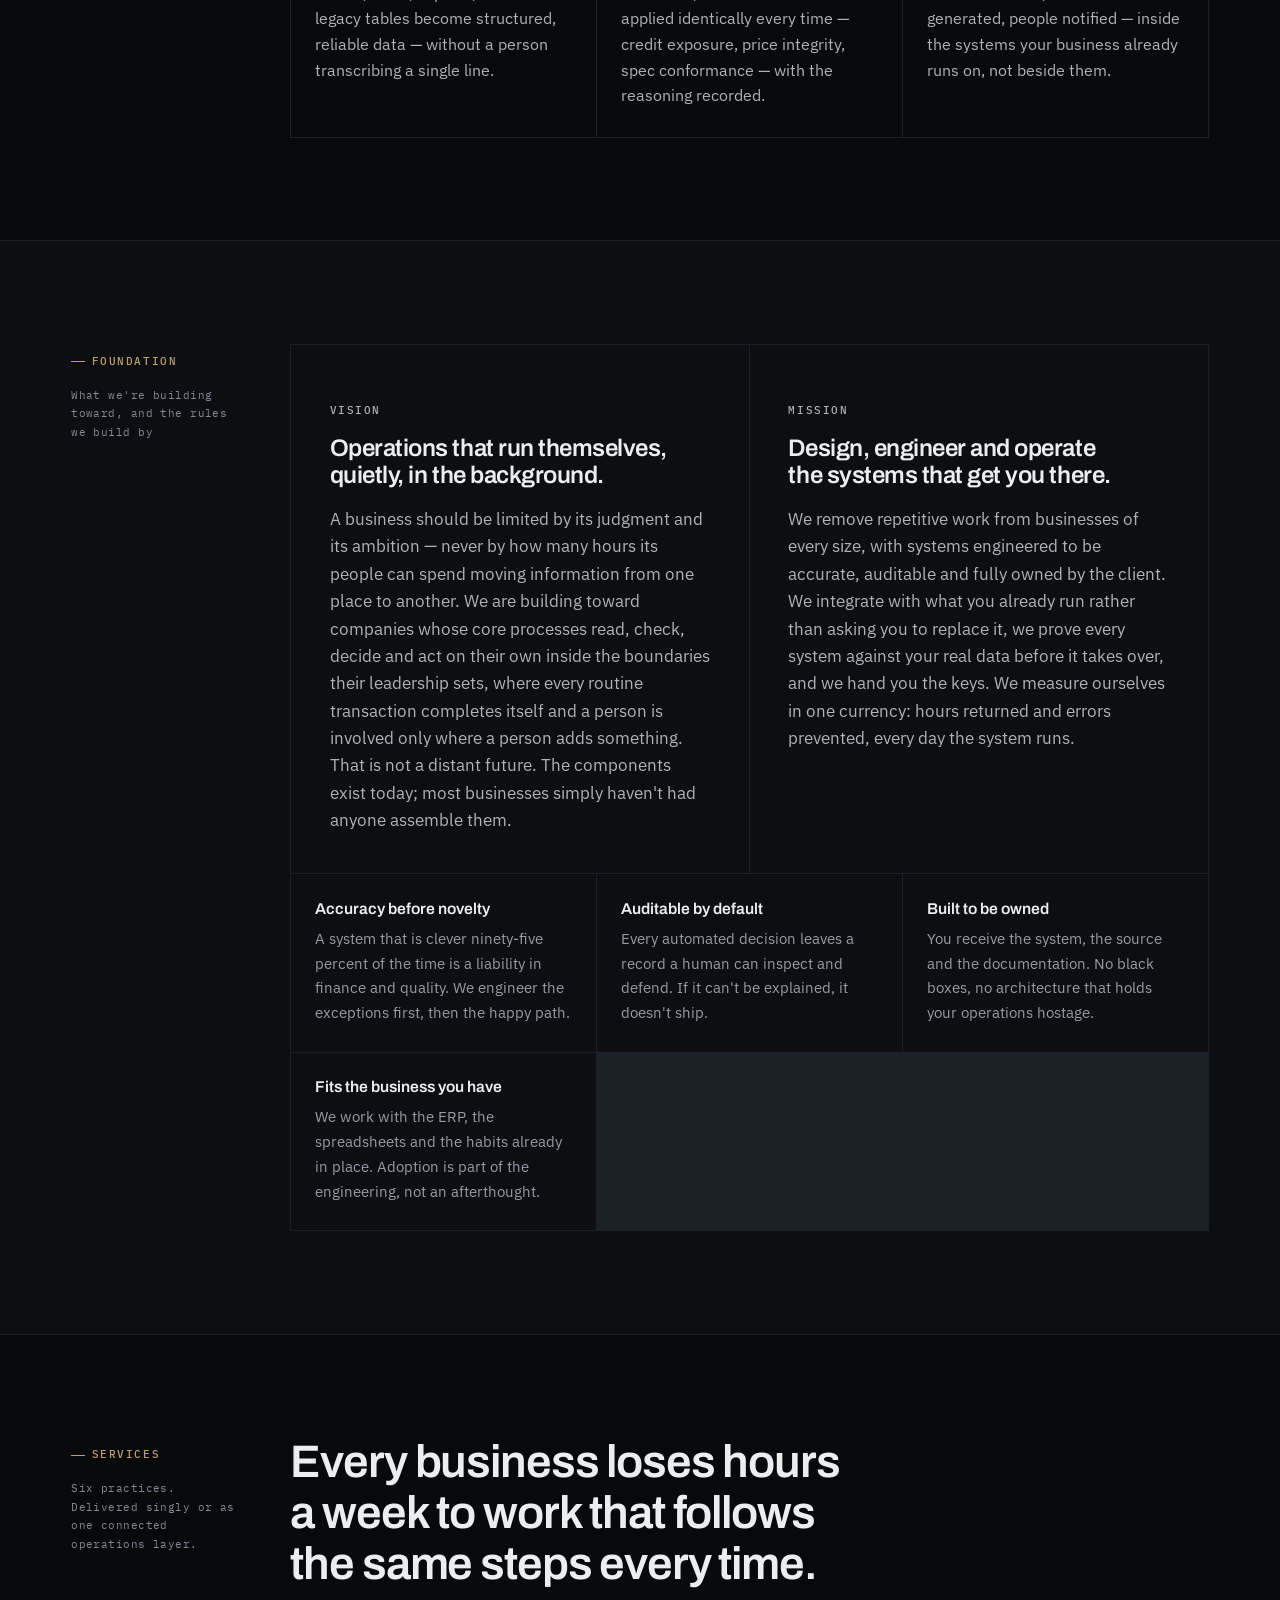
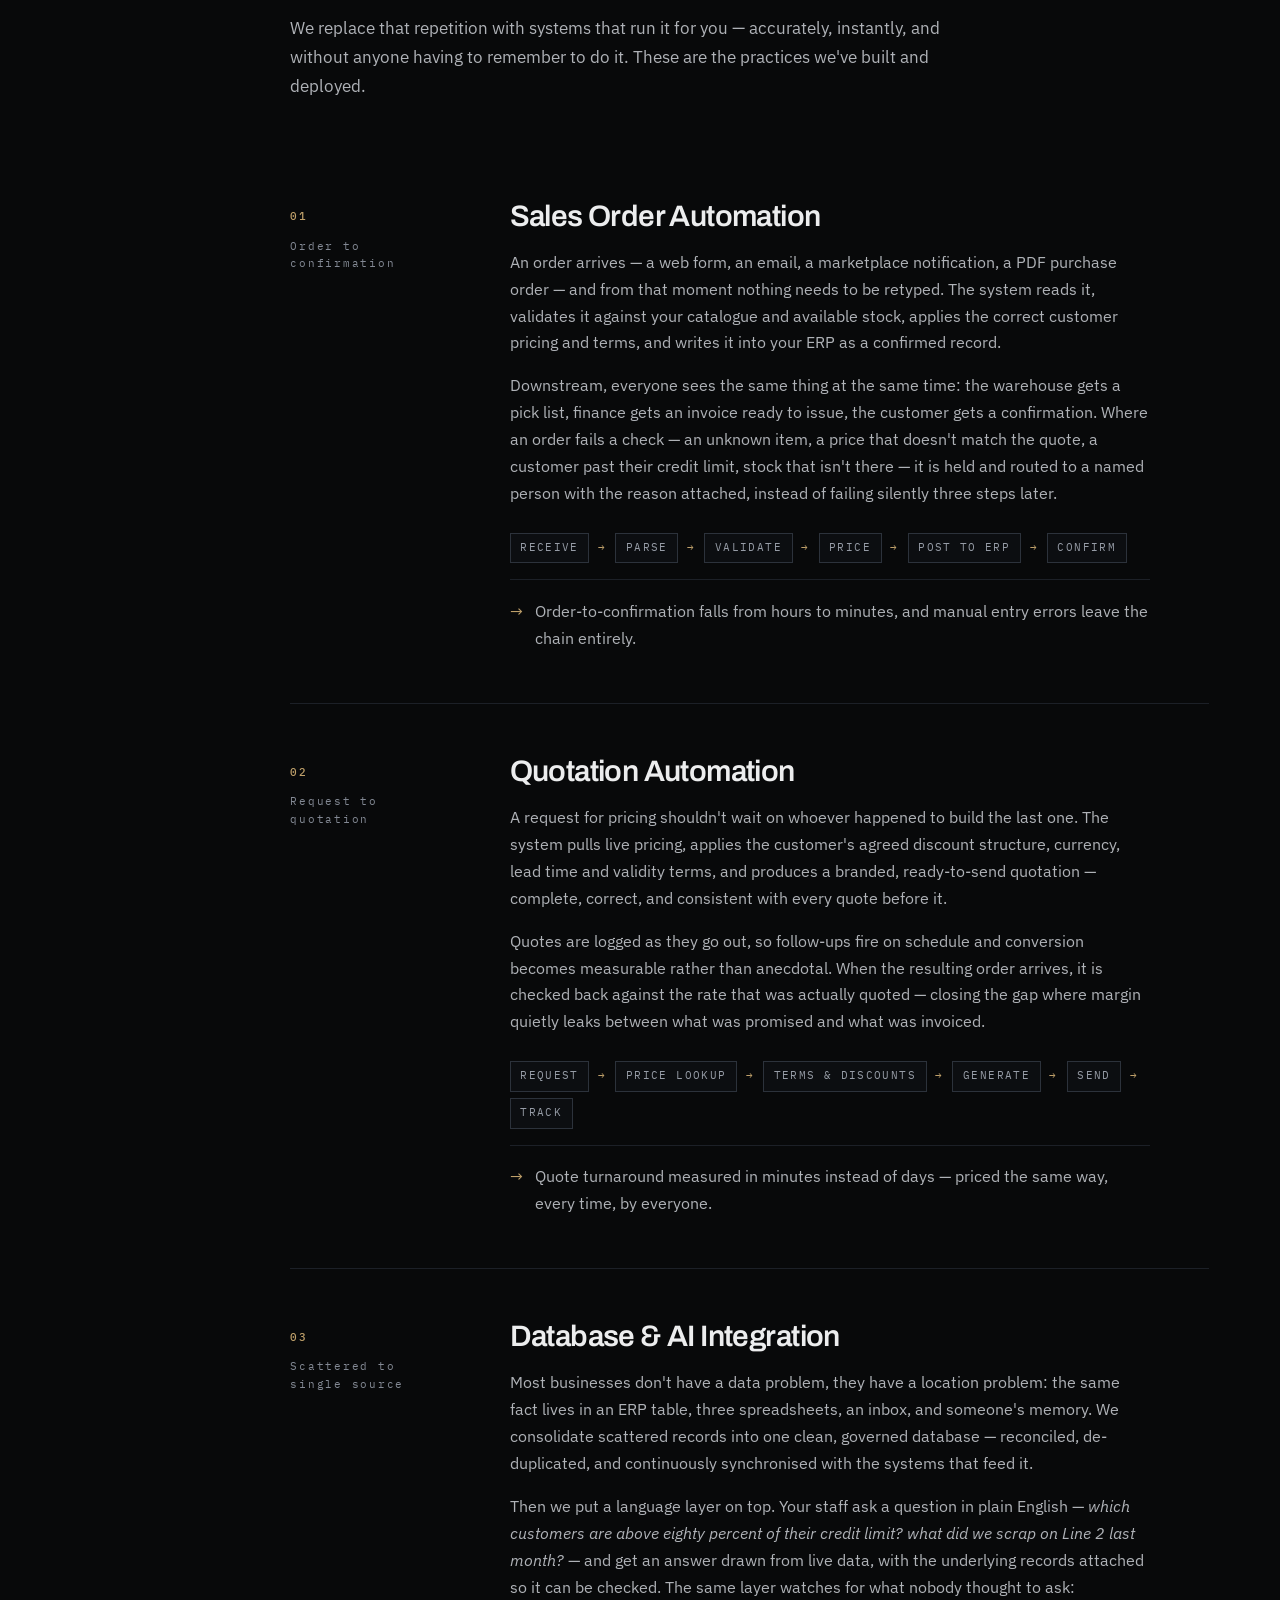
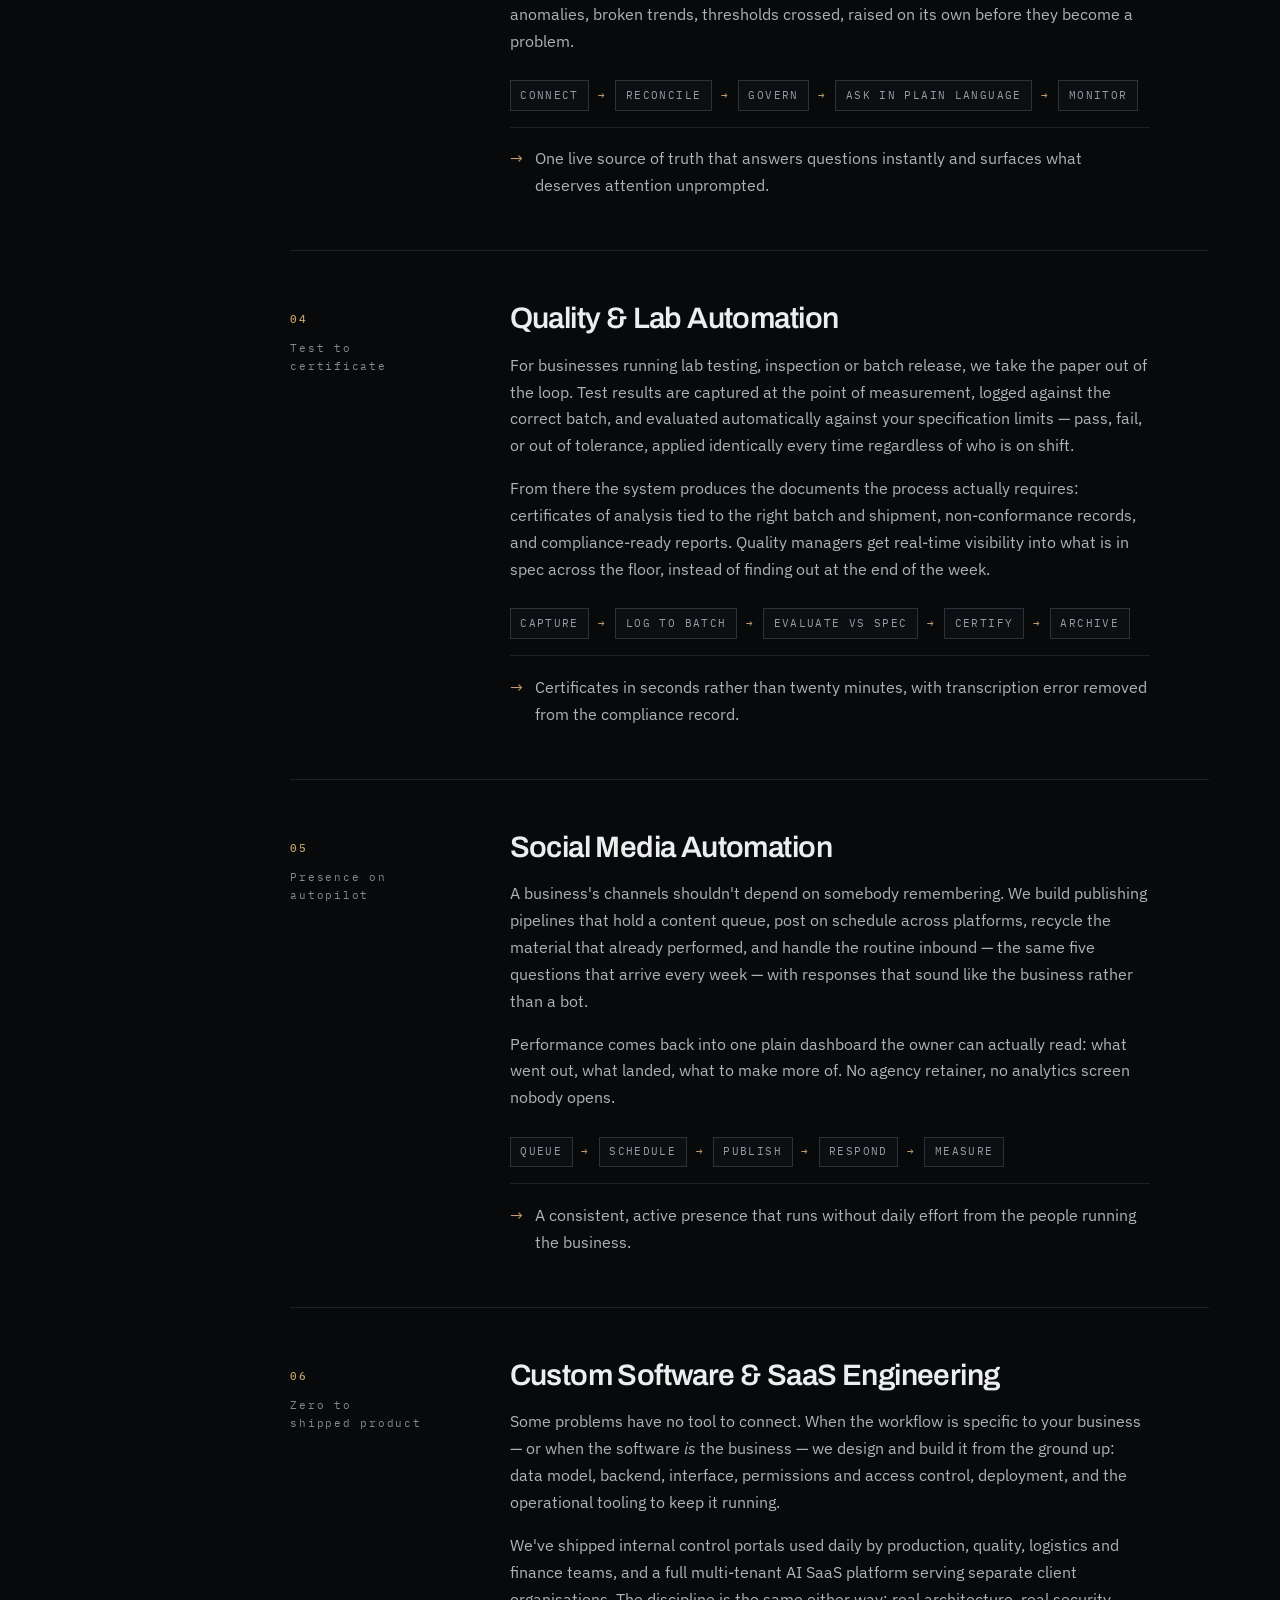
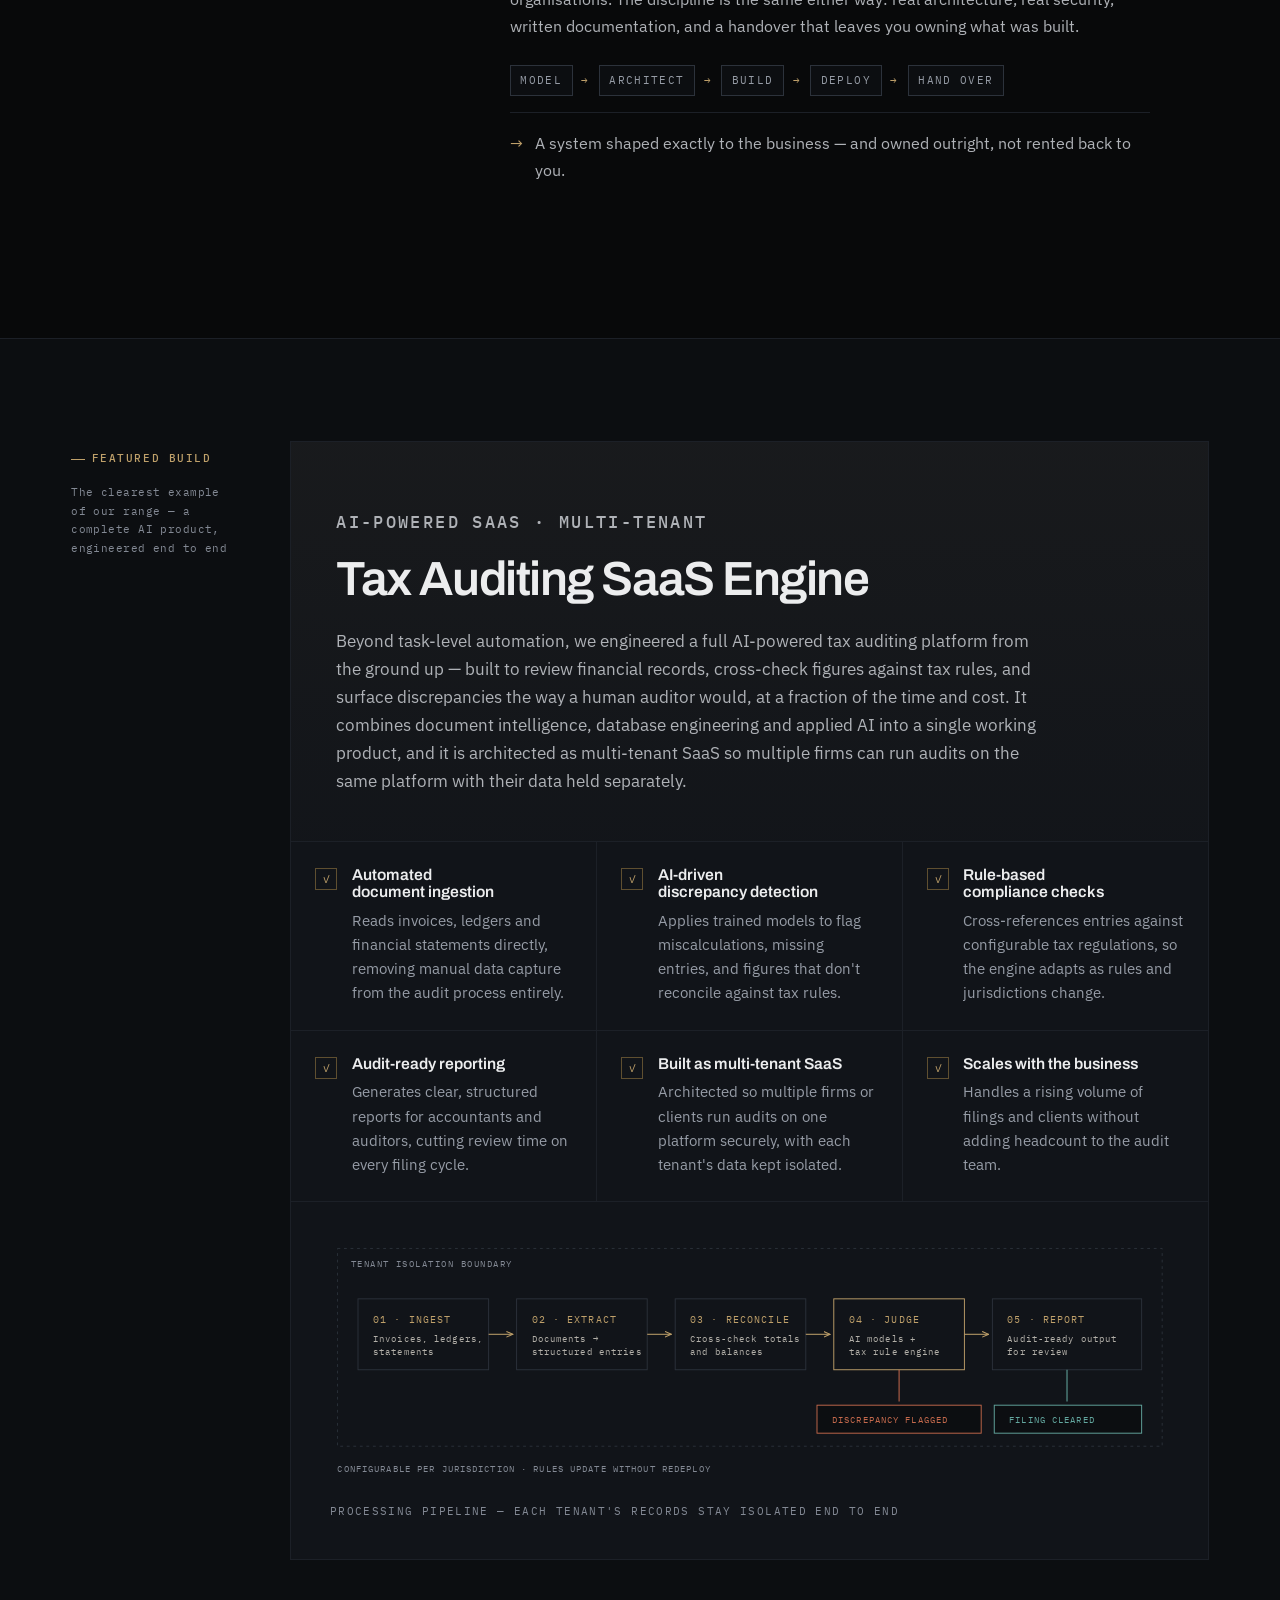
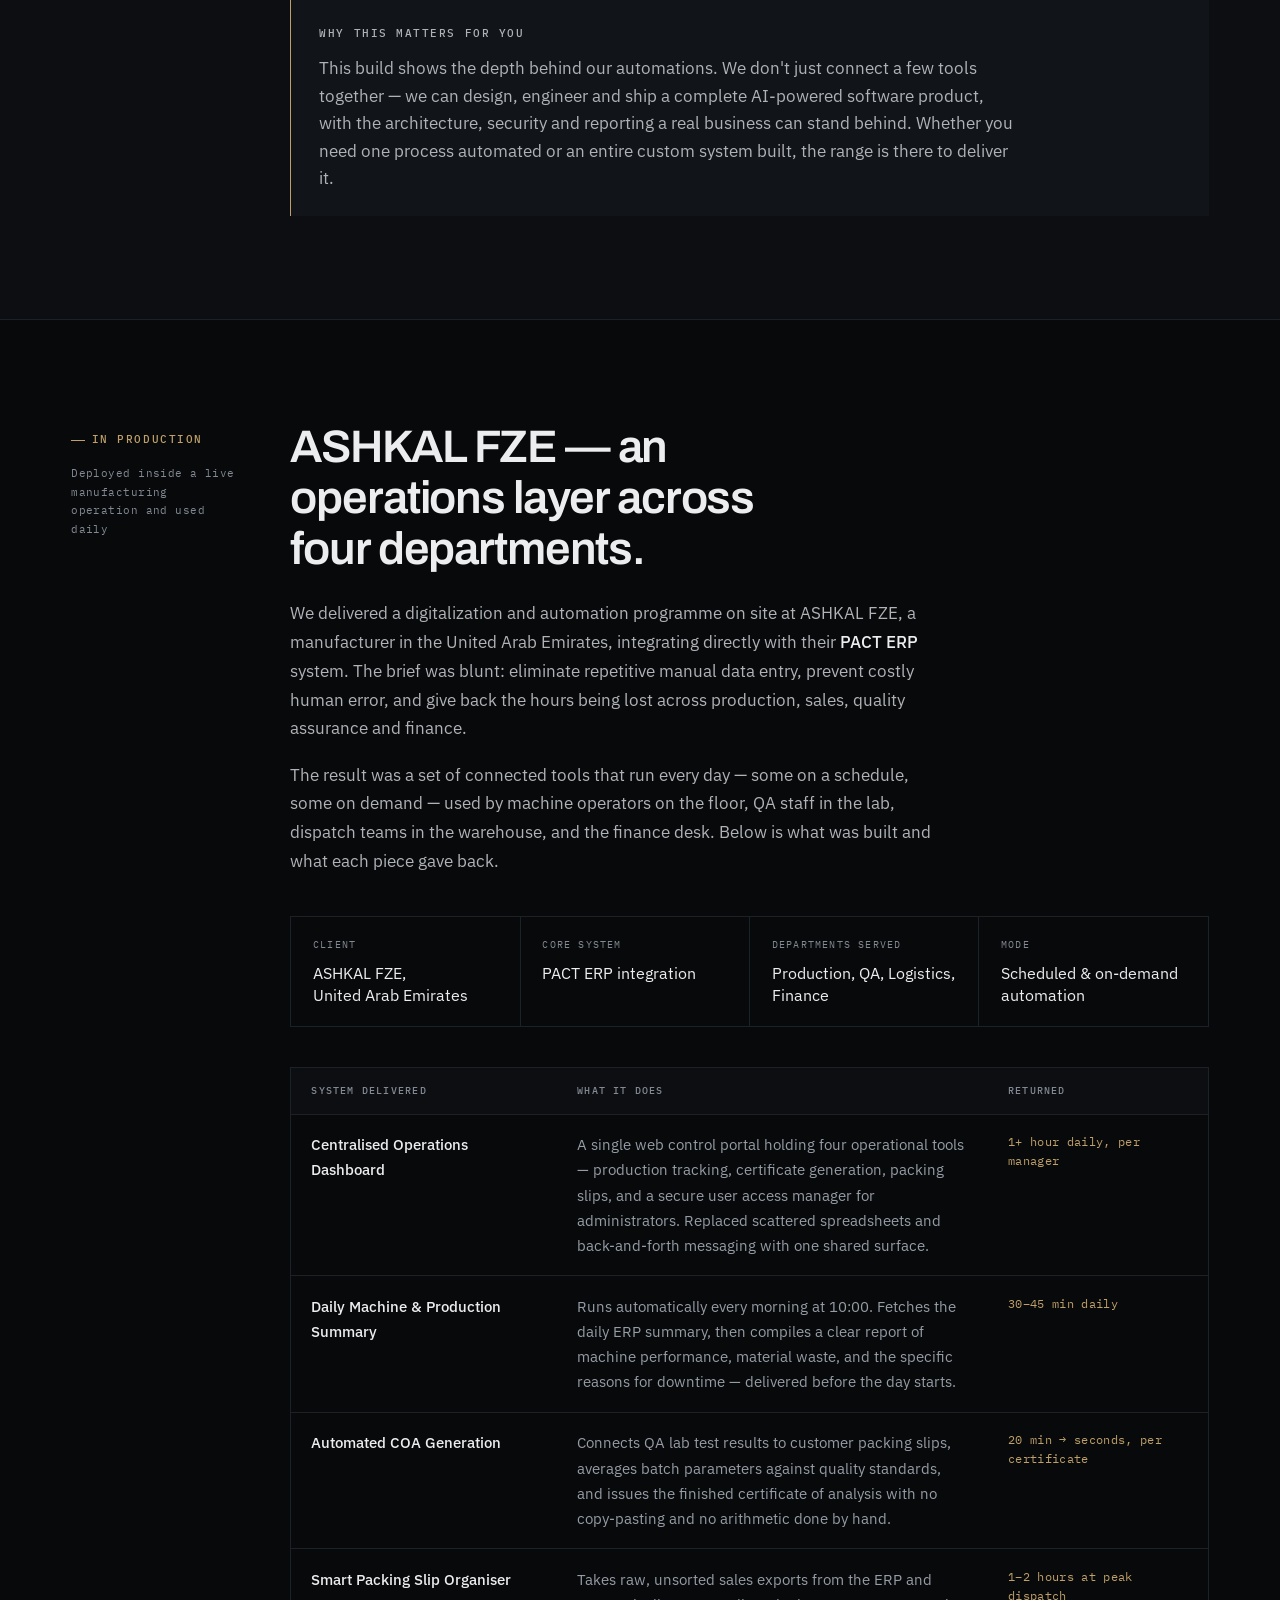
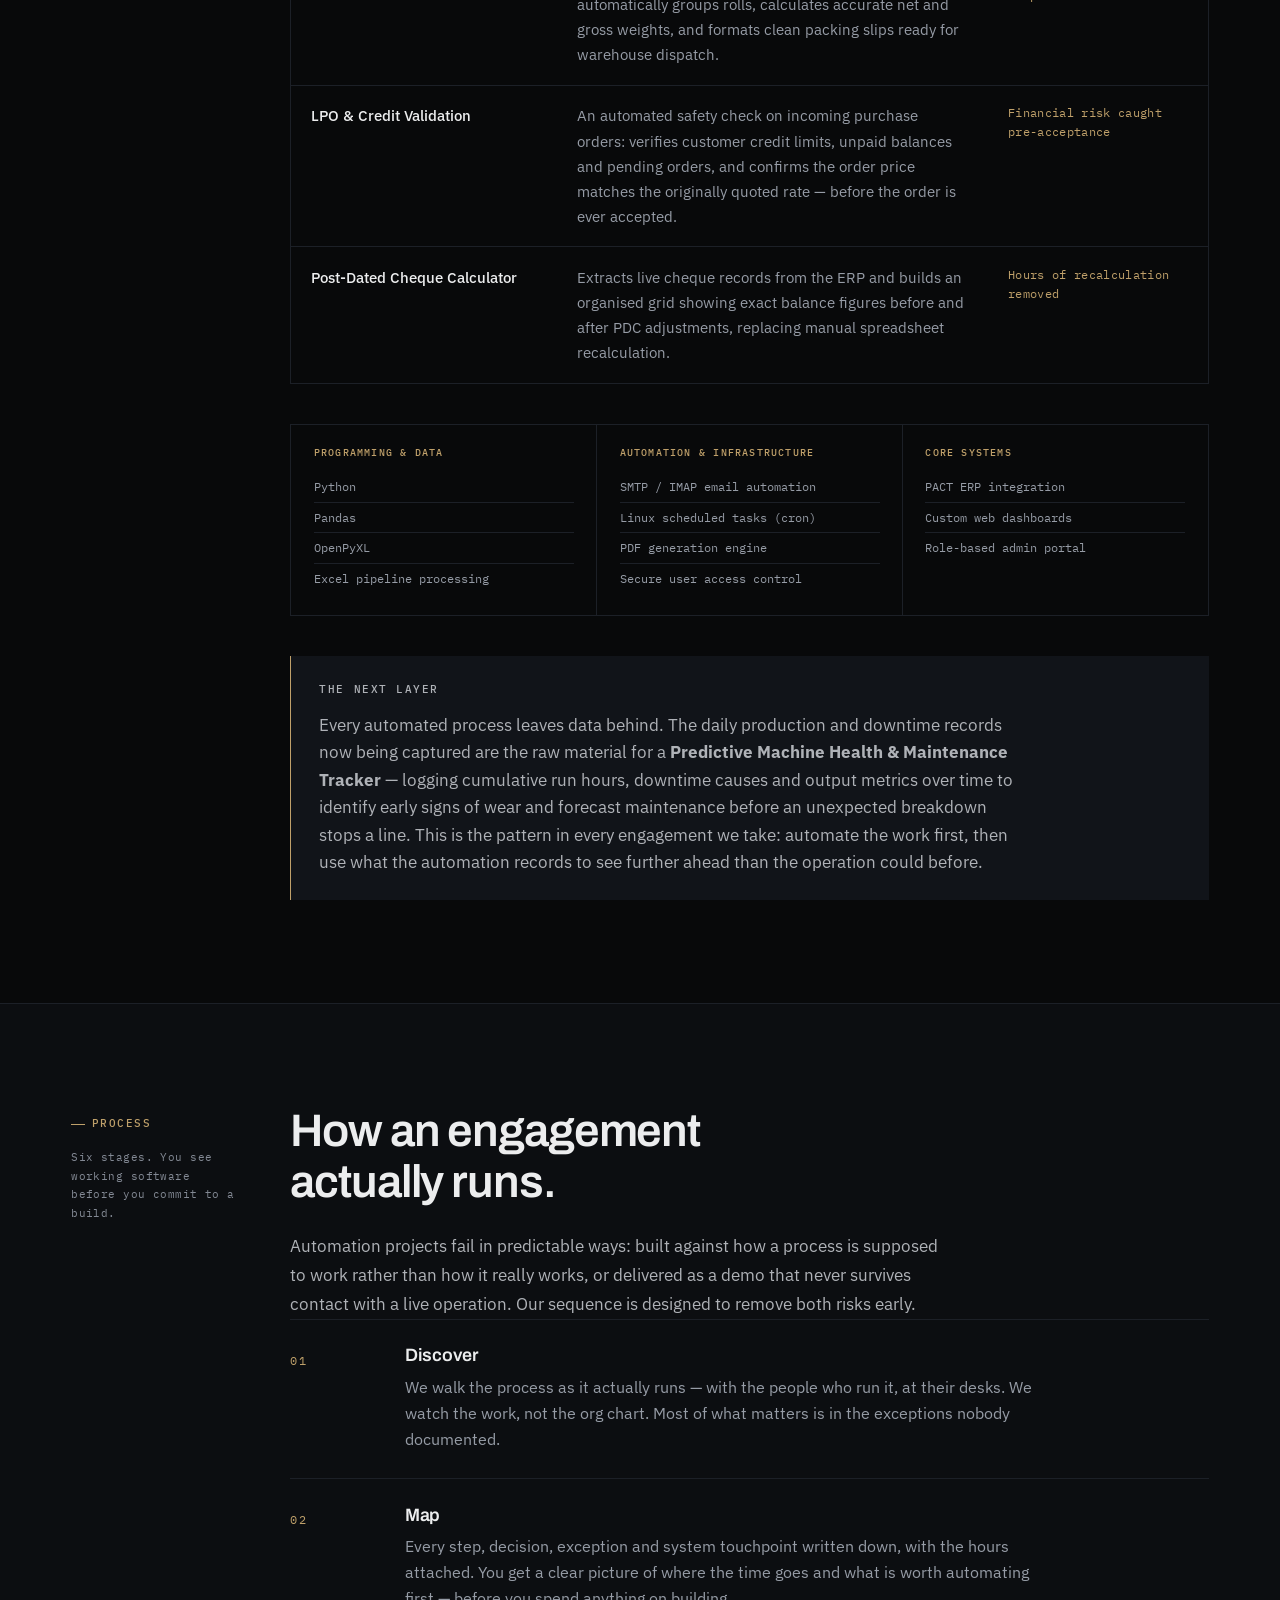
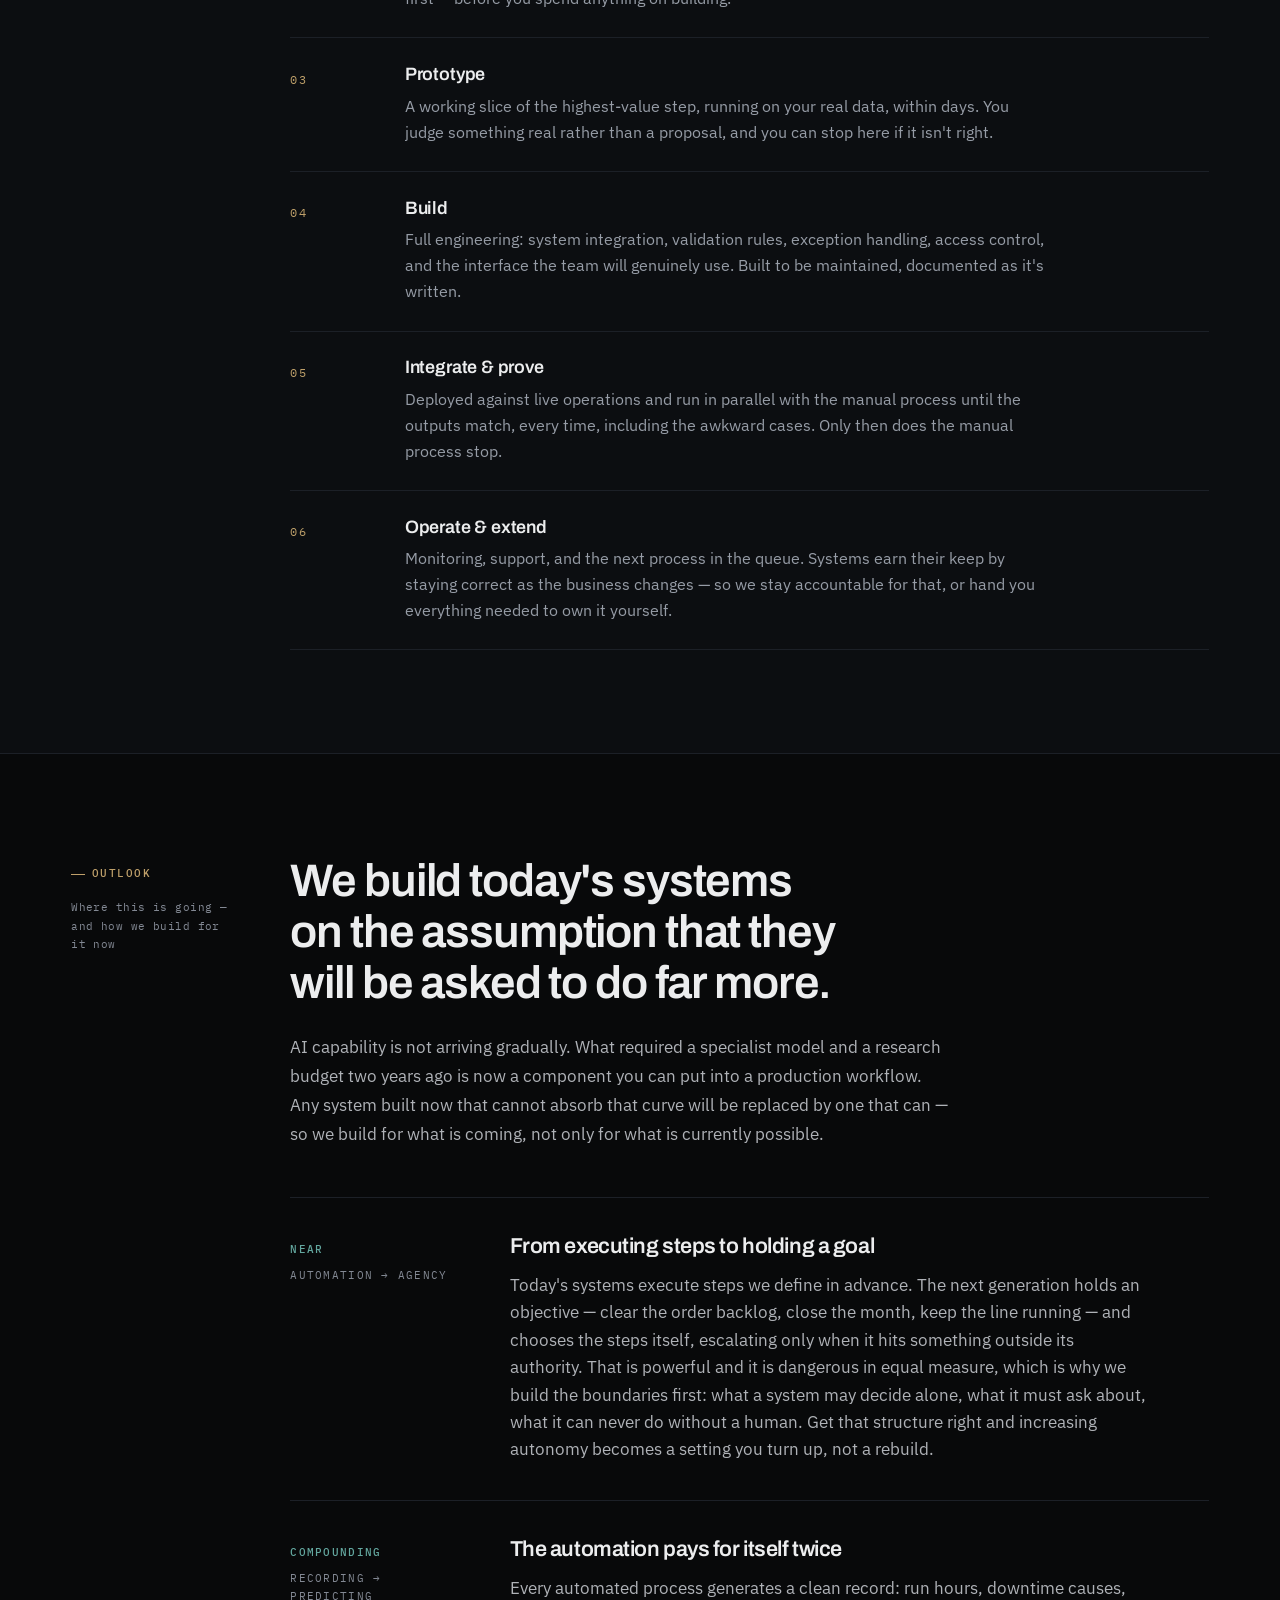
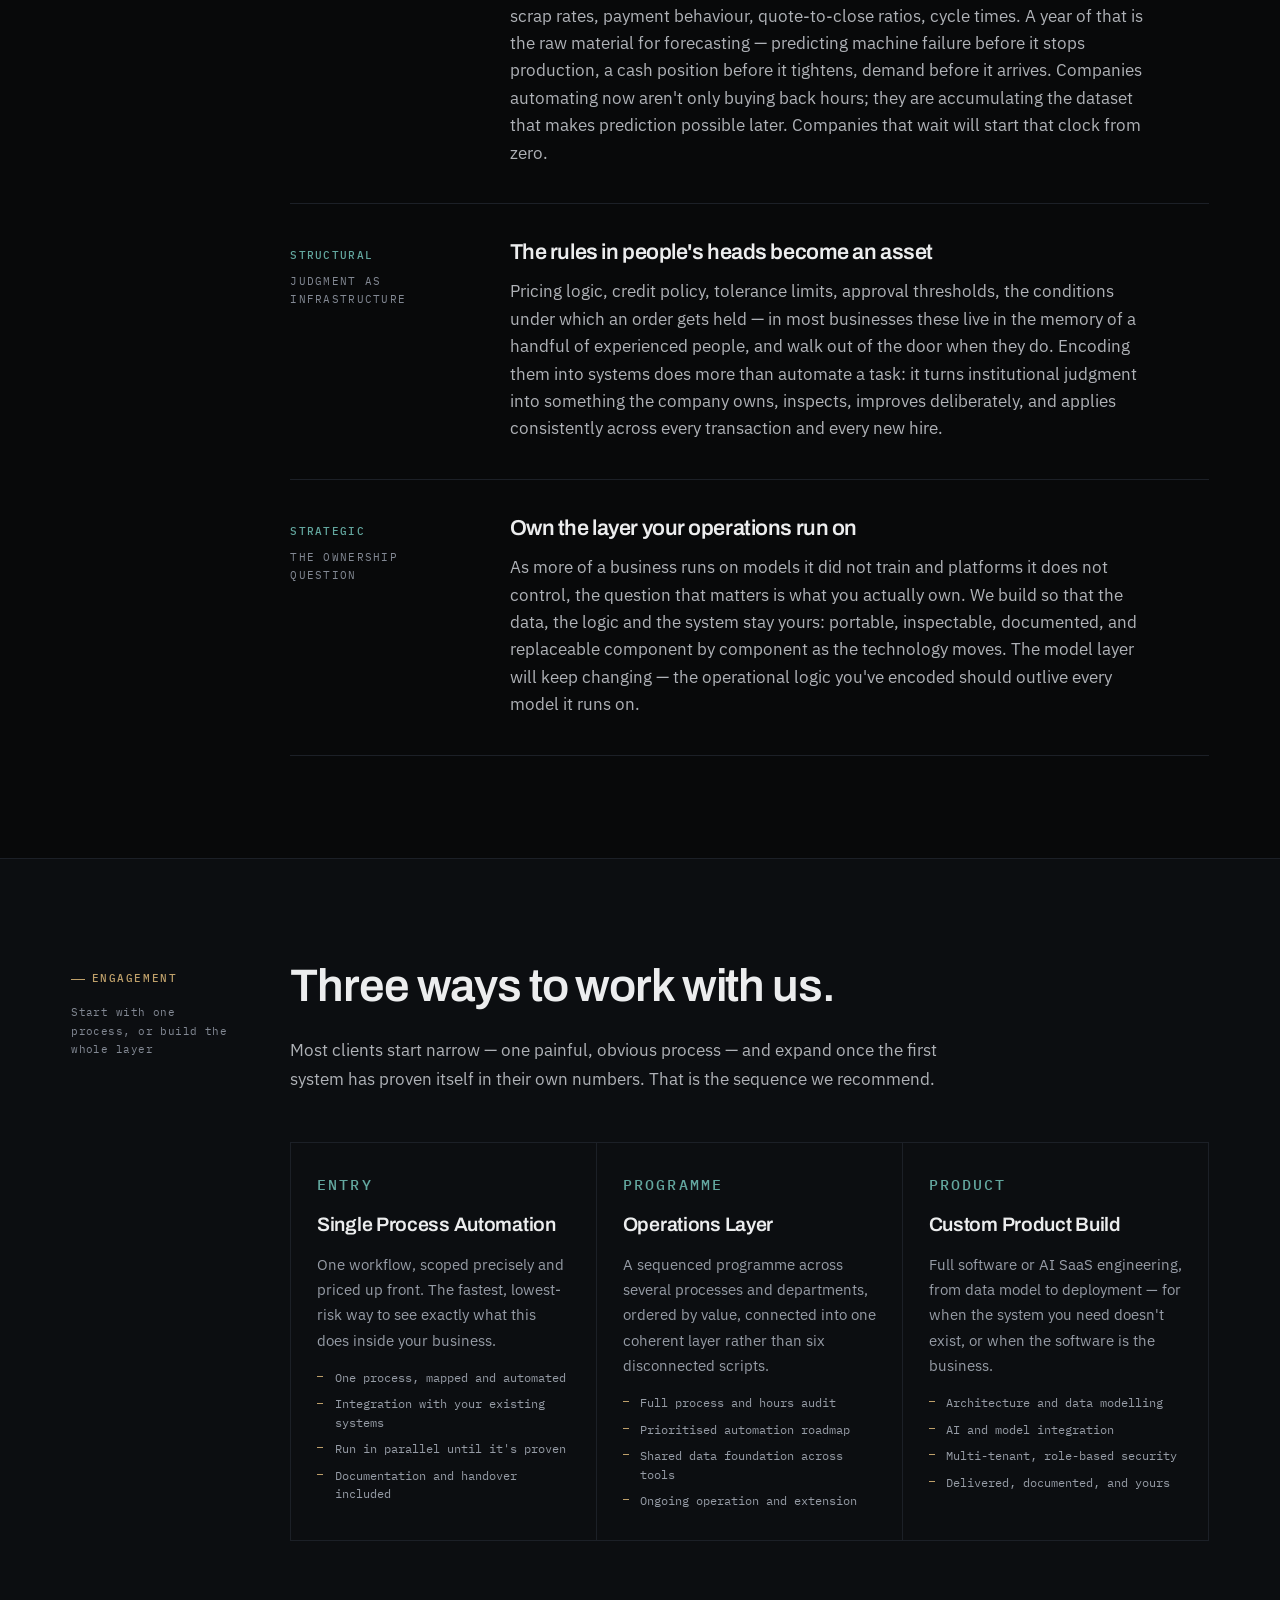
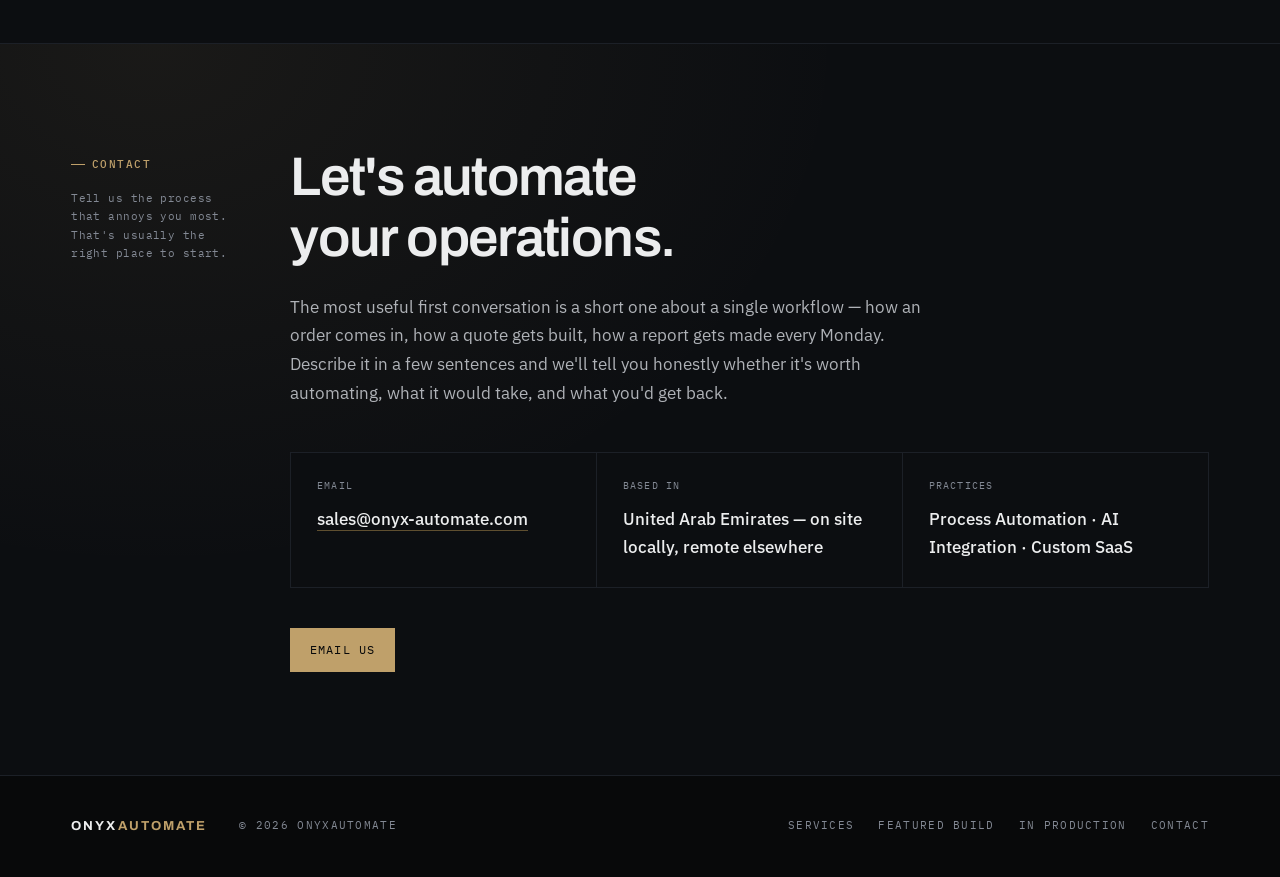
==== commit 96b2b4bb: "Remove phone number and Start a conversation CTA Drops both "Start a conversation" buttons (nav and " ====
--- a/website/index.html
+++ b/website/index.html
@@ -36,7 +36,7 @@
       <a href="#proof">In Production</a>
       <a href="#process">Process</a>
       <a href="#outlook">Outlook</a>
-      <a class="btn" href="#contact">Start a conversation</a>
+      <a href="#contact">Contact</a>
     </nav>
   </div>
 </header>
@@ -69,8 +69,7 @@
         actually needs a person.
       </p>
       <div class="hero__cta">
-        <a class="btn" href="#contact">Start a conversation</a>
-        <a class="btn btn--ghost" href="#services">See what we automate</a>
+        <a class="btn" href="#services">See what we automate</a>
       </div>
     </div>
 
@@ -872,10 +871,6 @@
           <dd><a href="mailto:sales@onyx-automate.com">sales@onyx-automate.com</a></dd>
         </div>
         <div>
-          <dt>Phone</dt>
-          <dd><a href="tel:+971588941825">+971 58 894 1825</a></dd>
-        </div>
-        <div>
           <dt>Based in</dt>
           <dd>United Arab Emirates &mdash; on site locally, remote elsewhere</dd>
         </div>
@@ -887,7 +882,6 @@
 
       <div class="hero__cta rv" style="margin-top:2.5rem;">
         <a class="btn" href="mailto:sales@onyx-automate.com?subject=Automation%20enquiry">Email us</a>
-        <a class="btn btn--ghost" href="tel:+971588941825">Call +971 58 894 1825</a>
       </div>
     </div>
   </div>
--- a/website/assets/site.css
+++ b/website/assets/site.css
@@ -212,7 +212,6 @@
   }
   .nav__links[hidden]{ display:none; }
   .nav__links a{ padding:0.85rem 0; border-bottom:1px solid var(--seam); }
-  .nav__links .btn{ margin-top:1rem; justify-content:center; border-bottom:1px solid var(--brass); }
   .nav__toggle{ display:block; }
 }
 
@@ -896,11 +895,6 @@
   .log__body{ font-size:0.64rem; overflow-x:visible; }
 }
 
-/* The nav CTA is a button first: `.nav__links a` (0,1,1) would otherwise
-   outrank `.btn` (0,1,0) and strip its colour. */
-.nav__links a.btn{ color:var(--ink); border-bottom-color:var(--brass); }
-.nav__links a.btn:hover{ color:var(--ink); border-bottom-color:var(--brass-hi); }
-
 /* Anchor targets must clear the sticky header when jumped to. */
 section[id], main[id]{ scroll-margin-top:86px; }
 
